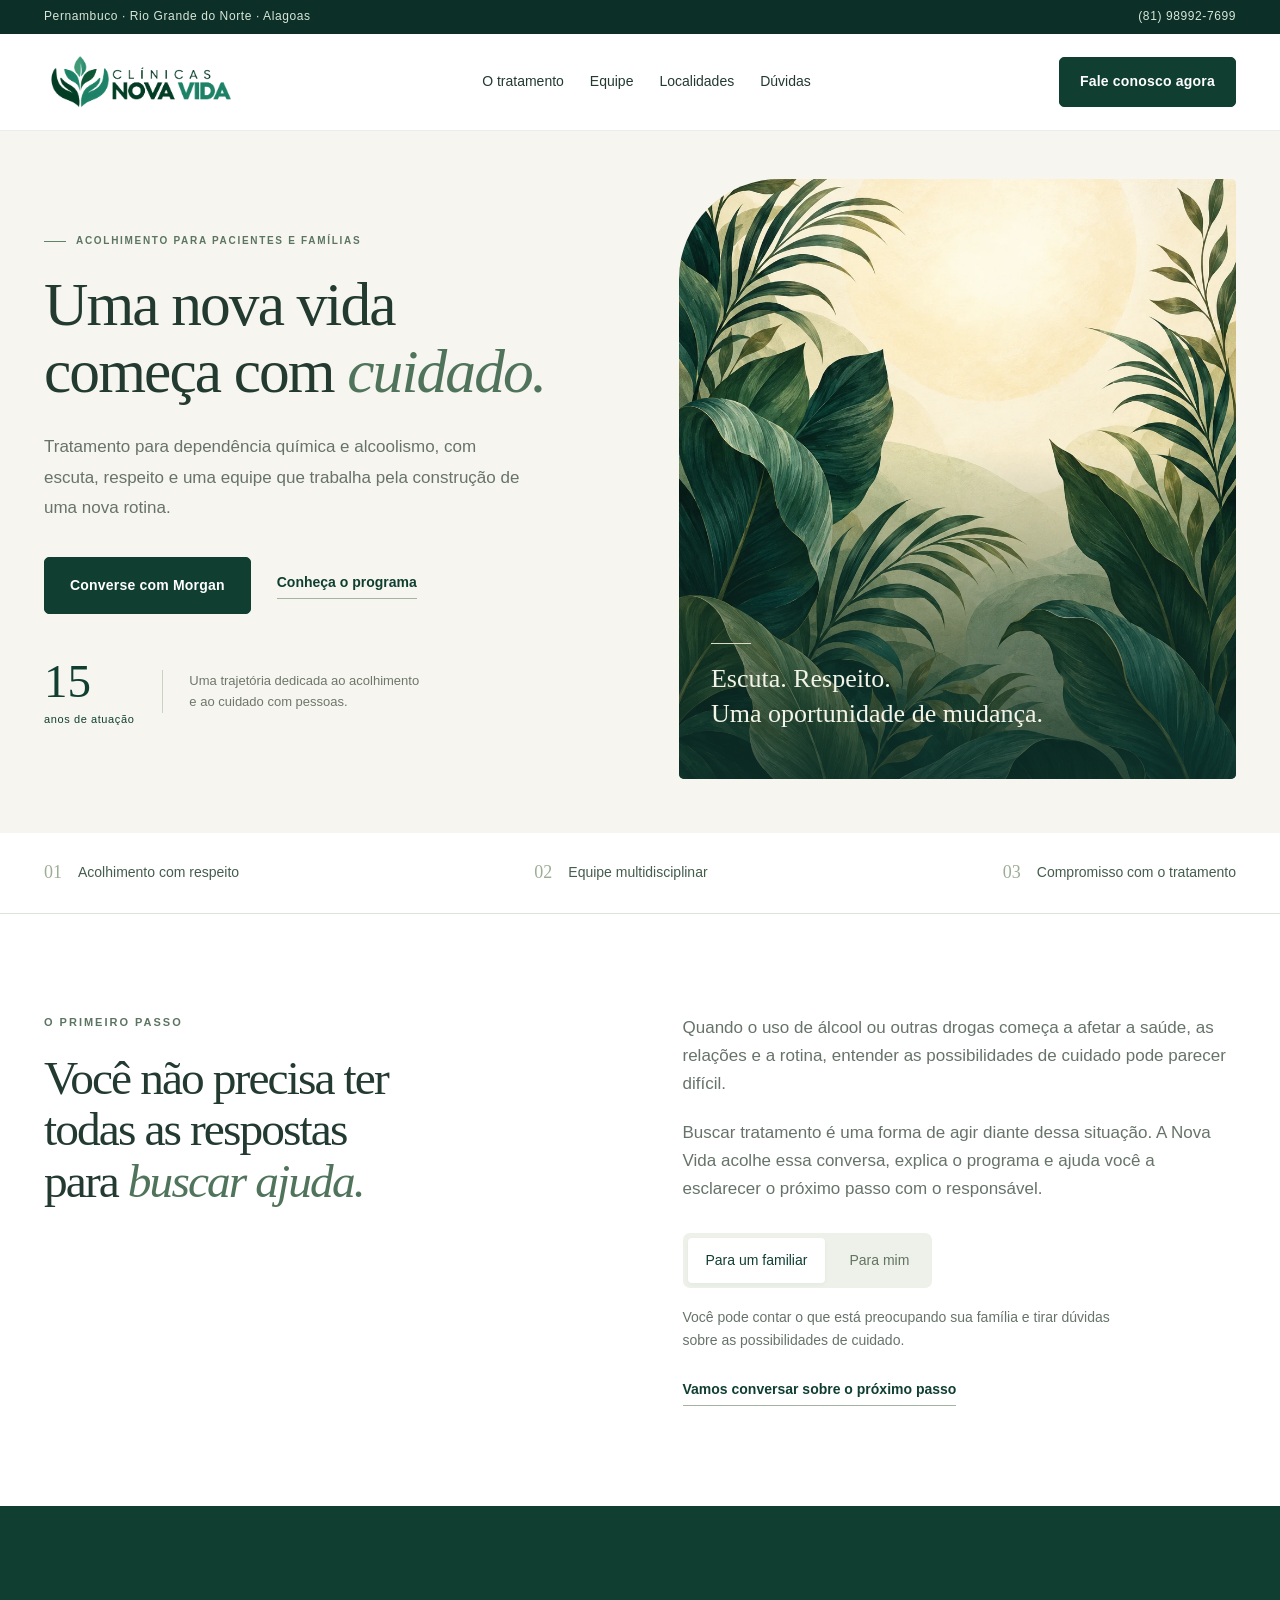
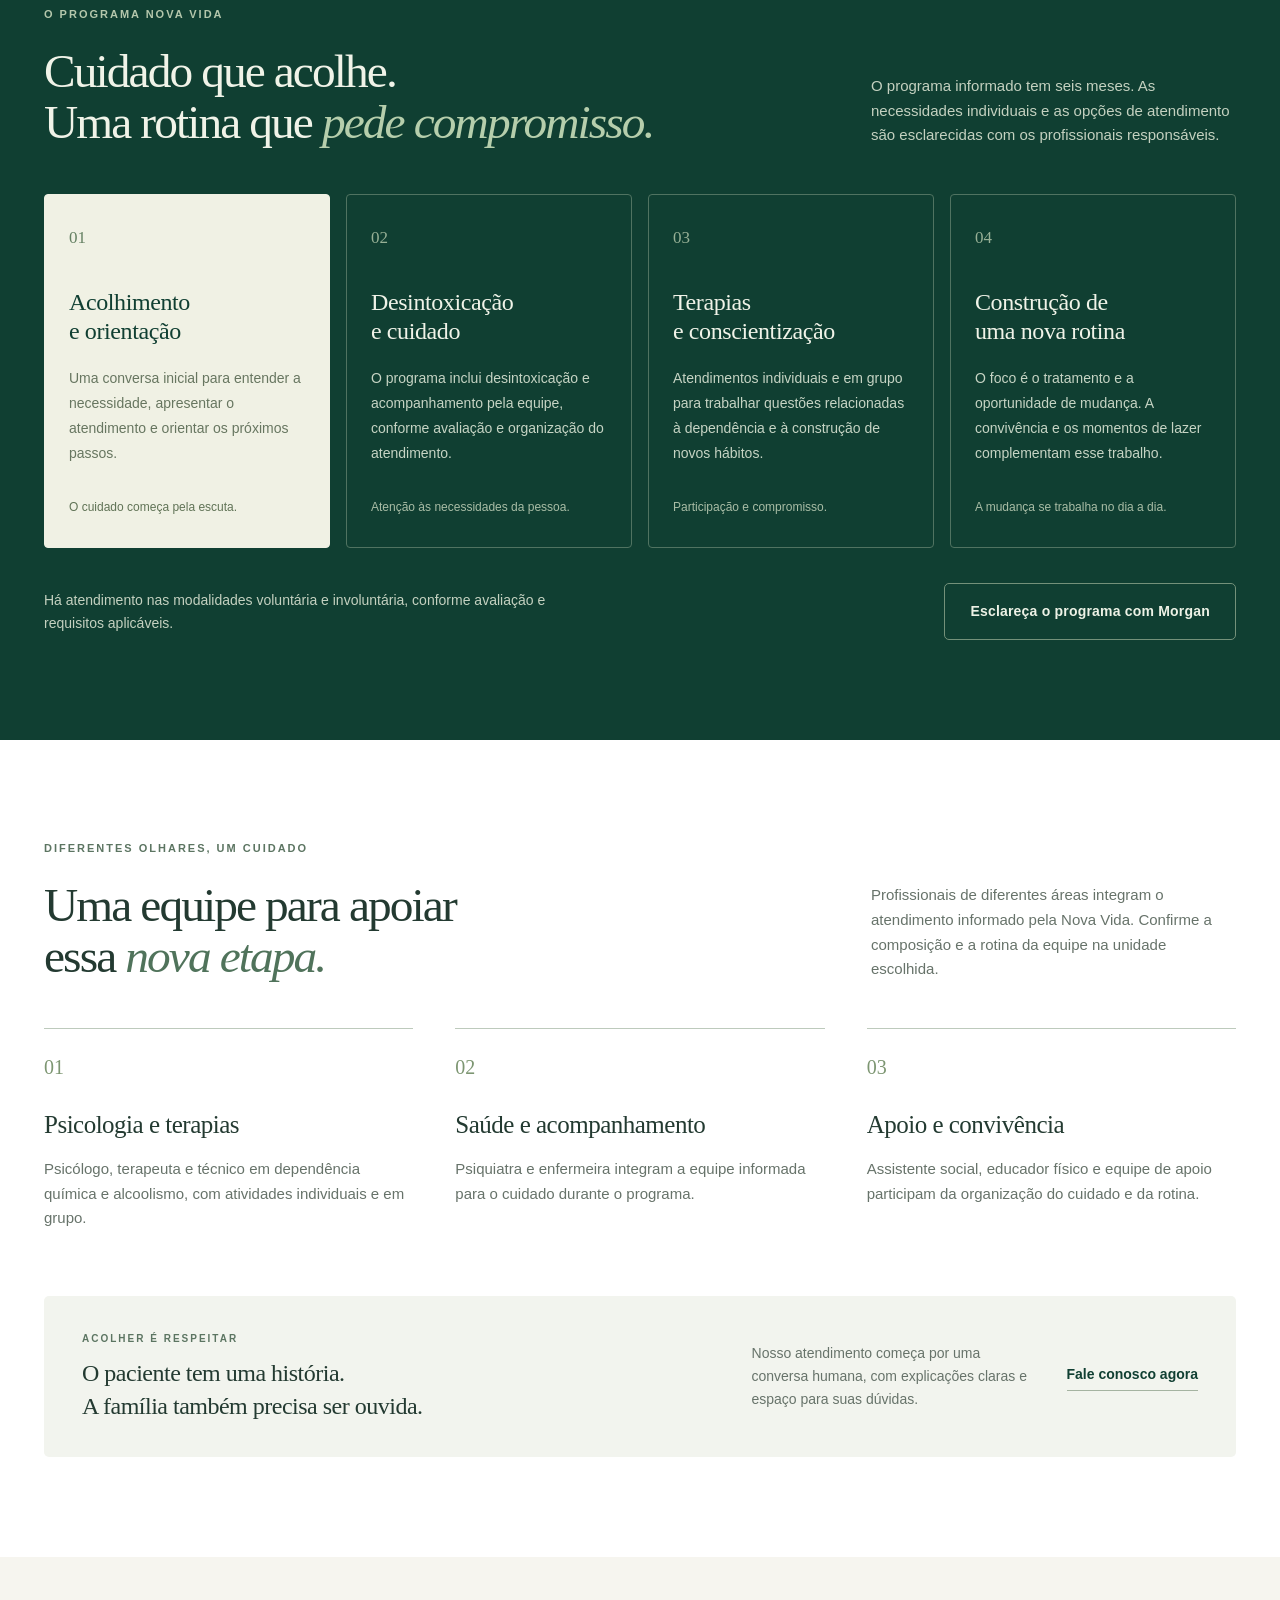
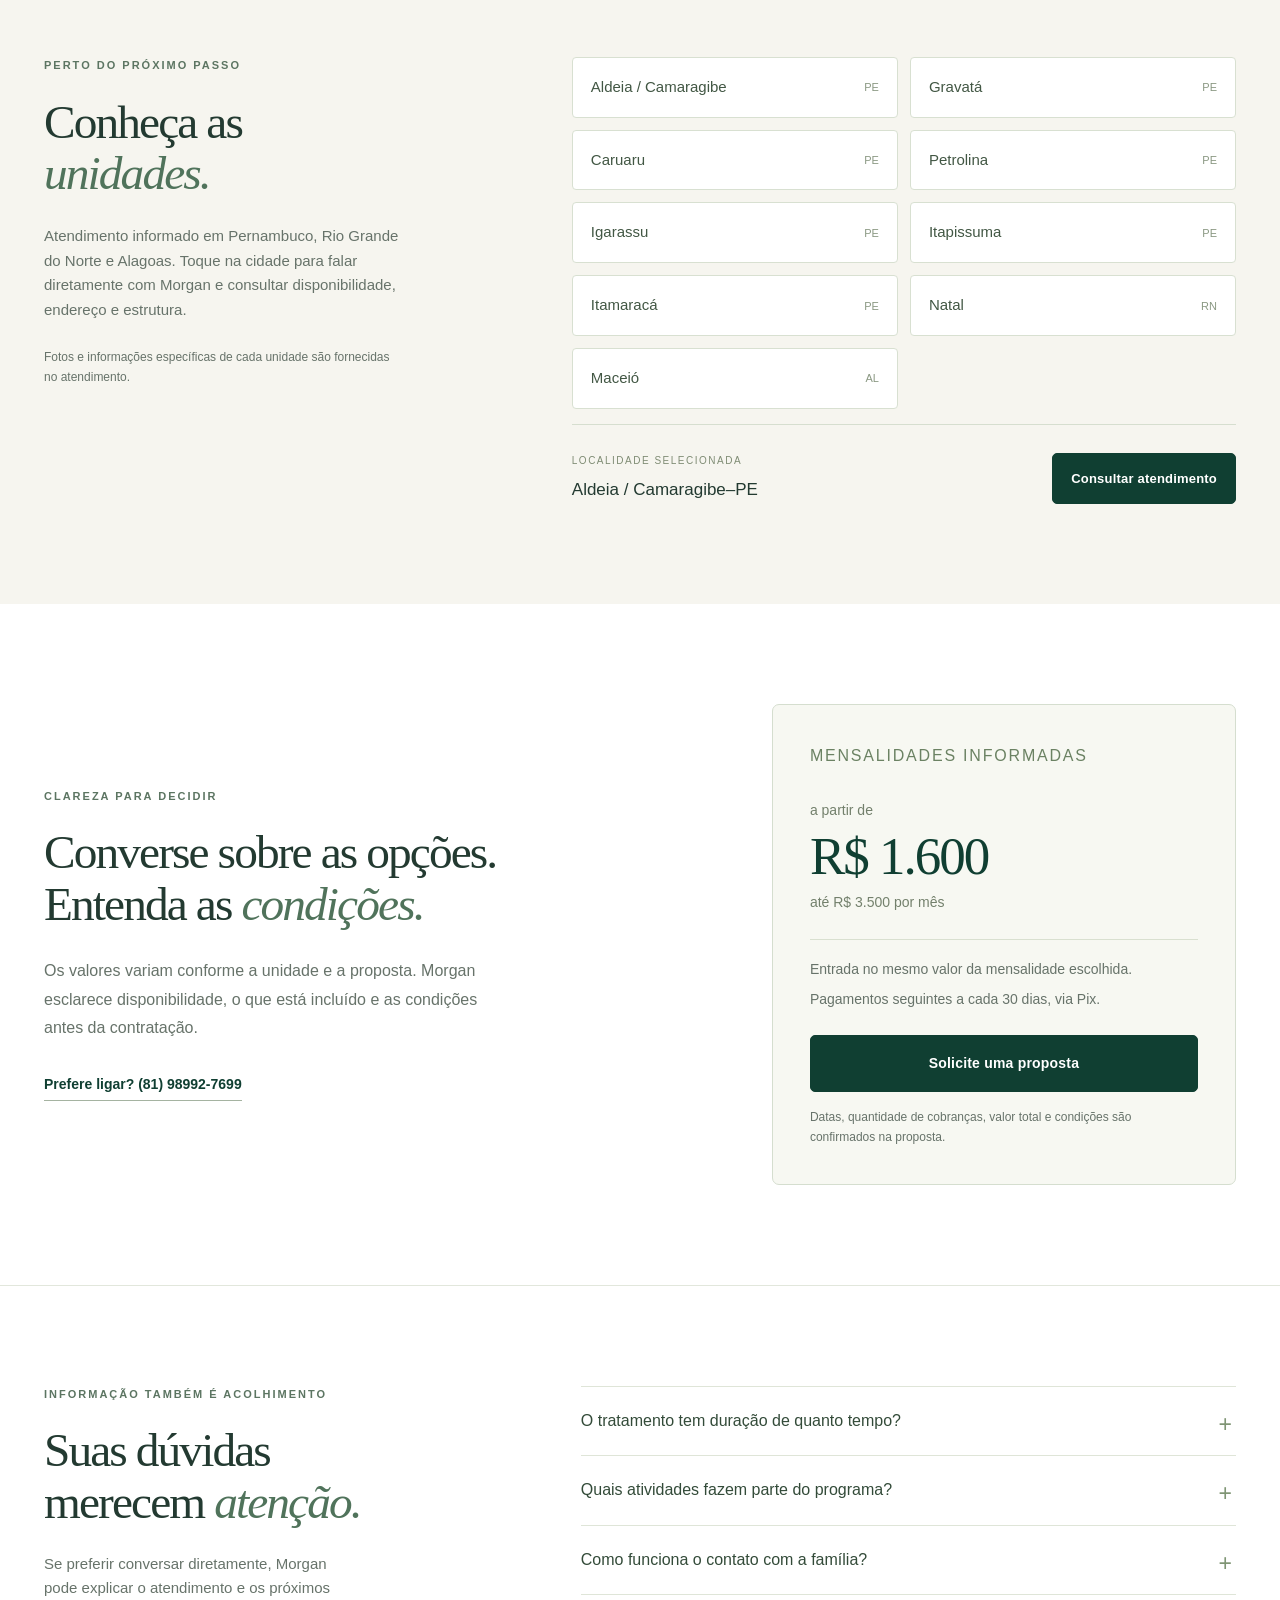
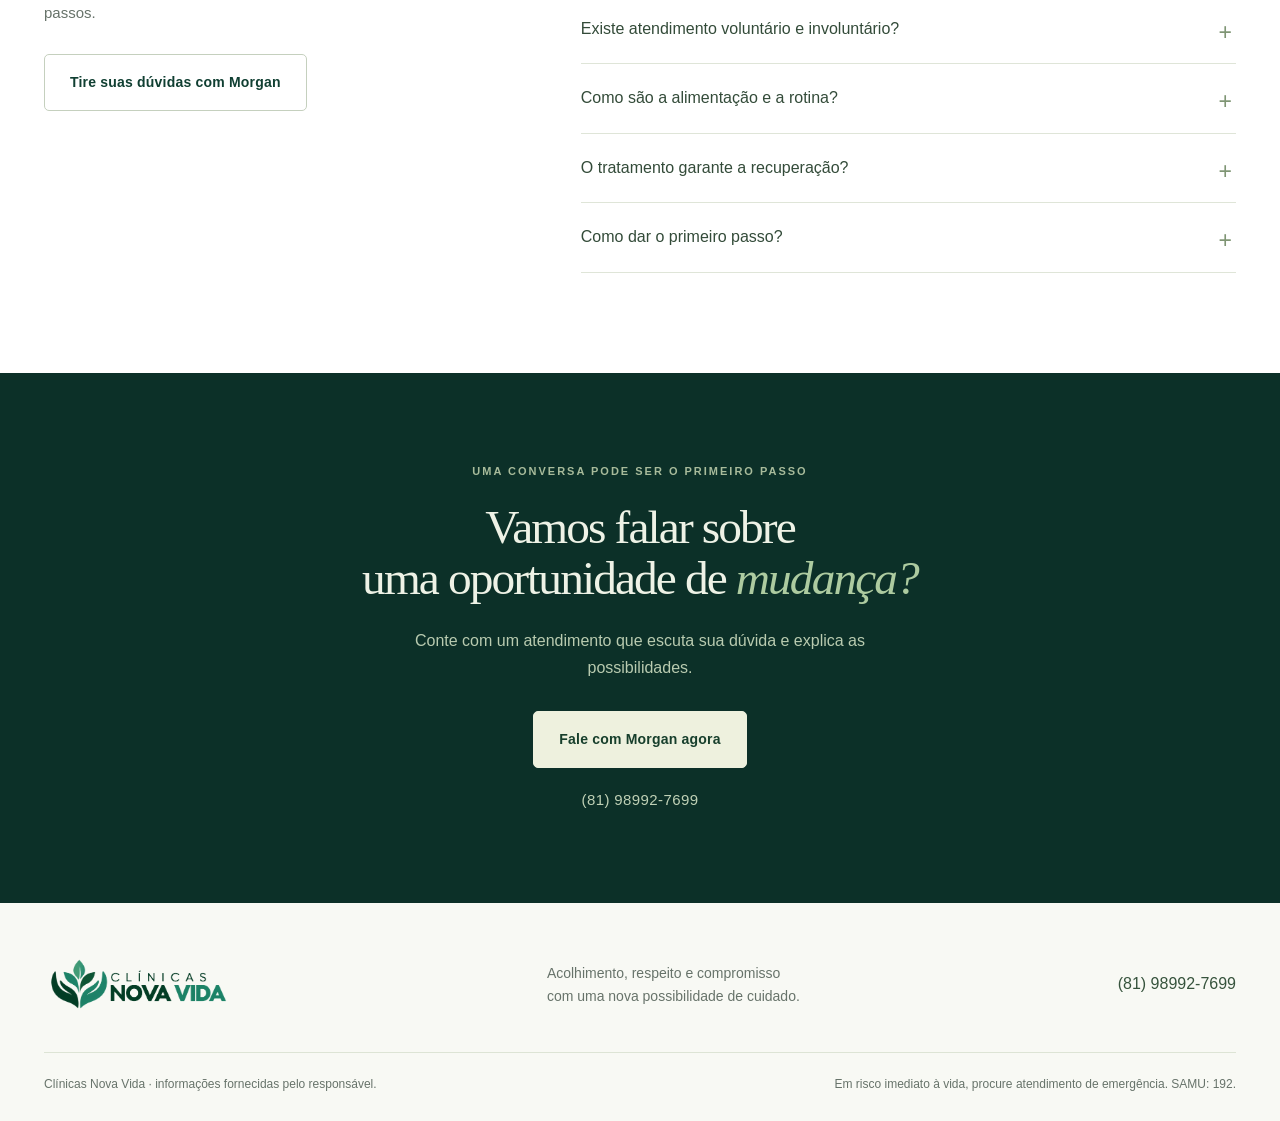
==== index.html @ d118291d "Add files via upload" ====
<!doctype html>
<html lang="pt-BR"><head><meta charset="utf-8"><meta name="viewport" content="width=device-width,initial-scale=1"><meta name="theme-color" content="#103f32"><title>Tratamento para Dependência Química e Alcoolismo | Clínicas Nova Vida</title><meta name="description" content="Conheça o programa de tratamento para dependência química e alcoolismo das Clínicas Nova Vida. Atendimento a pacientes e famílias em Pernambuco, Rio Grande do Norte e Alagoas."><link rel="icon" type="image/svg+xml" href="data:image/svg+xml,%3Csvg xmlns='http://www.w3.org/2000/svg' viewBox='0 0 64 64'%3E%3Crect width='64' height='64' rx='14' fill='%23103f32'/%3E%3Ctext x='32' y='43' text-anchor='middle' font-family='sans-serif' font-size='28' fill='white'%3ENV%3C/text%3E%3C/svg%3E"><link rel="stylesheet" href="style.css"><meta property="og:type" content="website"><meta property="og:locale" content="pt_BR"><meta property="og:title" content="Clínicas Nova Vida — tratamento para dependência química e alcoolismo"><meta property="og:description" content="Acolhimento para pacientes e famílias. Conheça o programa, a equipe e as opções em PE, RN e AL."><meta name="twitter:card" content="summary"><script type="application/ld+json">{"@context": "https://schema.org", "@type": "Organization", "name": "Clínicas Nova Vida", "telephone": "+5581989927699", "description": "Acolhimento e programa de tratamento para dependência química e alcoolismo.", "areaServed": ["Pernambuco", "Rio Grande do Norte", "Alagoas"], "contactPoint": {"@type": "ContactPoint", "telephone": "+5581989927699", "contactType": "Atendimento", "availableLanguage": "Portuguese"}}</script></head><body>
<a class="skip" href="#conteudo">Ir para o conteúdo</a>
<div class="topline"><div class="wrap"><span>Pernambuco · Rio Grande do Norte · Alagoas</span><a href="tel:+5581989927699">(81) 98992-7699</a></div></div>
<header class="header"><div class="wrap navigation"><a class="brand" href="#inicio" aria-label="Clínicas Nova Vida, início"><img src="logo.png" alt="Clínicas Nova Vida" width="230" height="87"></a><nav aria-label="Menu principal"><a href="#tratamento">O tratamento</a><a href="#equipe">Equipe</a><a href="#unidades">Localidades</a><a href="#duvidas">Dúvidas</a></nav><a class="button compact" href="https://wa.me/5581989927699?text=Ol%C3%A1%2C%20gostaria%20de%20conhecer%20o%20atendimento%20da%20Nova%20Vida." target="_blank" rel="noopener">Fale conosco agora</a></div></header>
<main id="conteudo"><section id="inicio" class="hero"><div class="wrap hero-grid"><div class="hero-copy"><p class="eyebrow"><span></span> ACOLHIMENTO PARA PACIENTES E FAMÍLIAS</p><h1>Uma nova vida<br>começa com <em>cuidado.</em></h1><p class="hero-description">Tratamento para dependência química e alcoolismo, com escuta, respeito e uma equipe que trabalha pela construção de uma nova rotina.</p><div class="hero-actions"><a class="button" href="https://wa.me/5581989927699?text=Ol%C3%A1%2C%20gostaria%20de%20conversar%20sobre%20as%20op%C3%A7%C3%B5es%20de%20atendimento." target="_blank" rel="noopener">Converse com Morgan</a><a class="text-link" href="#tratamento">Conheça o programa</a></div><div class="hero-proof"><strong>15<span>anos de atuação</span></strong><div>Uma trajetória dedicada ao acolhimento<br>e ao cuidado com pessoas.</div></div></div><figure class="hero-image"><img src="arte-nova-vida.webp" alt="Arte botânica em verde, símbolo de acolhimento e renovação." width="1024" height="1536" fetchpriority="high"><div class="image-label"><span class="small-line"></span><p>Escuta. Respeito.<br><strong>Uma oportunidade de mudança.</strong></p></div></figure></div></section>
<section class="trust-strip" aria-label="Princípios do cuidado"><div class="wrap"><span><i>01</i>Acolhimento com respeito</span><span><i>02</i>Equipe multidisciplinar</span><span><i>03</i>Compromisso com o tratamento</span></div></section>
<section class="section introduction"><div class="wrap intro-grid"><div><p class="eyebrow">O PRIMEIRO PASSO</p><h2>Você não precisa ter<br>todas as respostas<br>para <em>buscar ajuda.</em></h2></div><div class="intro-content"><p>Quando o uso de álcool ou outras drogas começa a afetar a saúde, as relações e a rotina, entender as possibilidades de cuidado pode parecer difícil.</p><p>Buscar tratamento é uma forma de agir diante dessa situação. A Nova Vida acolhe essa conversa, explica o programa e ajuda você a esclarecer o próximo passo com o responsável.</p><div class="audience-switch" role="group" aria-label="Para quem você busca informações?"><button type="button" class="active" id="family" aria-pressed="true">Para um familiar</button><button type="button" id="patient" aria-pressed="false">Para mim</button></div><p class="audience-text" id="audienceText" aria-live="polite">Você pode contar o que está preocupando sua família e tirar dúvidas sobre as possibilidades de cuidado.</p><a id="audienceCTA" class="text-link" target="_blank" rel="noopener" href="https://wa.me/5581989927699?text=Ol%C3%A1%2C%20gostaria%20de%20informa%C3%A7%C3%B5es%20para%20um%20familiar.">Vamos conversar sobre o próximo passo</a></div></div></section>
<section id="tratamento" class="section treatment"><div class="wrap"><div class="section-heading"><div><p class="eyebrow">O PROGRAMA NOVA VIDA</p><h2>Cuidado que acolhe.<br>Uma rotina que <em>pede compromisso.</em></h2></div><p>O programa informado tem seis meses. As necessidades individuais e as opções de atendimento são esclarecidas com os profissionais responsáveis.</p></div><div class="program-grid"><article class="program-card featured"><span class="card-number">01</span><h3>Acolhimento<br>e orientação</h3><p>Uma conversa inicial para entender a necessidade, apresentar o atendimento e orientar os próximos passos.</p><div class="card-bottom">O cuidado começa pela escuta.</div></article><article class="program-card"><span class="card-number">02</span><h3>Desintoxicação<br>e cuidado</h3><p>O programa inclui desintoxicação e acompanhamento pela equipe, conforme avaliação e organização do atendimento.</p><div class="card-bottom">Atenção às necessidades da pessoa.</div></article><article class="program-card"><span class="card-number">03</span><h3>Terapias<br>e conscientização</h3><p>Atendimentos individuais e em grupo para trabalhar questões relacionadas à dependência e à construção de novos hábitos.</p><div class="card-bottom">Participação e compromisso.</div></article><article class="program-card"><span class="card-number">04</span><h3>Construção de<br>uma nova rotina</h3><p>O foco é o tratamento e a oportunidade de mudança. A convivência e os momentos de lazer complementam esse trabalho.</p><div class="card-bottom">A mudança se trabalha no dia a dia.</div></article></div><div class="program-footer"><p>Há atendimento nas modalidades voluntária e involuntária, conforme avaliação e requisitos aplicáveis.</p><a class="button light" href="https://wa.me/5581989927699?text=Ol%C3%A1%2C%20quero%20entender%20como%20funciona%20o%20programa%20Nova%20Vida." target="_blank" rel="noopener">Esclareça o programa com Morgan</a></div></div></section>
<section id="equipe" class="section team"><div class="wrap"><div class="section-heading"><div><p class="eyebrow">DIFERENTES OLHARES, UM CUIDADO</p><h2>Uma equipe para apoiar<br>essa <em>nova etapa.</em></h2></div><p>Profissionais de diferentes áreas integram o atendimento informado pela Nova Vida. Confirme a composição e a rotina da equipe na unidade escolhida.</p></div><div class="team-grid"><article><span class="line-icon" aria-hidden="true">01</span><h3>Psicologia e terapias</h3><p>Psicólogo, terapeuta e técnico em dependência química e alcoolismo, com atividades individuais e em grupo.</p></article><article><span class="line-icon" aria-hidden="true">02</span><h3>Saúde e acompanhamento</h3><p>Psiquiatra e enfermeira integram a equipe informada para o cuidado durante o programa.</p></article><article><span class="line-icon" aria-hidden="true">03</span><h3>Apoio e convivência</h3><p>Assistente social, educador físico e equipe de apoio participam da organização do cuidado e da rotina.</p></article></div><div class="care-note"><div><p class="eyebrow">ACOLHER É RESPEITAR</p><h3>O paciente tem uma história.<br>A família também precisa ser ouvida.</h3></div><p>Nosso atendimento começa por uma conversa humana, com explicações claras e espaço para suas dúvidas.</p><a class="text-link" href="https://wa.me/5581989927699?text=Ol%C3%A1%2C%20gostaria%20de%20tirar%20d%C3%BAvidas%20sobre%20o%20atendimento." target="_blank" rel="noopener">Fale conosco agora</a></div></div></section>
<section id="unidades" class="section locations"><div class="wrap location-grid"><div><p class="eyebrow">PERTO DO PRÓXIMO PASSO</p><h2>Conheça as<br><em>unidades.</em></h2><p>Atendimento informado em Pernambuco, Rio Grande do Norte e Alagoas. Toque na cidade para falar diretamente com Morgan e consultar disponibilidade, endereço e estrutura.</p><p class="location-foot">Fotos e informações específicas de cada unidade são fornecidas no atendimento.</p></div><div><div class="location-buttons" role="group" aria-label="Escolha a localidade"><a class="city-card" href="https://wa.me/5581989927699?text=Ol%C3%A1%2C%20gostaria%20de%20informa%C3%A7%C3%B5es%20sobre%20Aldeia%20/%20Camaragibe%E2%80%93PE." target="_blank" rel="noopener">Aldeia / Camaragibe <span>PE</span></a><a class="city-card" href="https://wa.me/5581989927699?text=Ol%C3%A1%2C%20gostaria%20de%20informa%C3%A7%C3%B5es%20sobre%20Gravat%C3%A1%E2%80%93PE." target="_blank" rel="noopener">Gravatá <span>PE</span></a><a class="city-card" href="https://wa.me/5581989927699?text=Ol%C3%A1%2C%20gostaria%20de%20informa%C3%A7%C3%B5es%20sobre%20Caruaru%E2%80%93PE." target="_blank" rel="noopener">Caruaru <span>PE</span></a><a class="city-card" href="https://wa.me/5581989927699?text=Ol%C3%A1%2C%20gostaria%20de%20informa%C3%A7%C3%B5es%20sobre%20Petrolina%E2%80%93PE." target="_blank" rel="noopener">Petrolina <span>PE</span></a><a class="city-card" href="https://wa.me/5581989927699?text=Ol%C3%A1%2C%20gostaria%20de%20informa%C3%A7%C3%B5es%20sobre%20Igarassu%E2%80%93PE." target="_blank" rel="noopener">Igarassu <span>PE</span></a><a class="city-card" href="https://wa.me/5581989927699?text=Ol%C3%A1%2C%20gostaria%20de%20informa%C3%A7%C3%B5es%20sobre%20Itapissuma%E2%80%93PE." target="_blank" rel="noopener">Itapissuma <span>PE</span></a><a class="city-card" href="https://wa.me/5581989927699?text=Ol%C3%A1%2C%20gostaria%20de%20informa%C3%A7%C3%B5es%20sobre%20Itamarac%C3%A1%E2%80%93PE." target="_blank" rel="noopener">Itamaracá <span>PE</span></a><a class="city-card" href="https://wa.me/5581989927699?text=Ol%C3%A1%2C%20gostaria%20de%20informa%C3%A7%C3%B5es%20sobre%20Natal%E2%80%93RN." target="_blank" rel="noopener">Natal <span>RN</span></a><a class="city-card" href="https://wa.me/5581989927699?text=Ol%C3%A1%2C%20gostaria%20de%20informa%C3%A7%C3%B5es%20sobre%20Macei%C3%B3%E2%80%93AL." target="_blank" rel="noopener">Maceió <span>AL</span></a></div><div class="location-selection"><div><span>LOCALIDADE SELECIONADA</span><strong id="selectedCity" aria-live="polite">Aldeia / Camaragibe–PE</strong></div><a class="button" id="cityCTA" href="https://wa.me/5581989927699?text=Ol%C3%A1%2C%20gostaria%20de%20informa%C3%A7%C3%B5es%20sobre%20Aldeia%20%2F%20Camaragibe%E2%80%93PE." target="_blank" rel="noopener">Consultar atendimento</a></div></div></div></section>
<section class="section pricing"><div class="wrap pricing-grid"><div><p class="eyebrow">CLAREZA PARA DECIDIR</p><h2>Converse sobre as opções.<br>Entenda as <em>condições.</em></h2><p>Os valores variam conforme a unidade e a proposta. Morgan esclarece disponibilidade, o que está incluído e as condições antes da contratação.</p><a class="text-link" href="tel:+5581989927699">Prefere ligar? (81) 98992-7699</a></div><div class="price-card"><p>MENSALIDADES INFORMADAS</p><div class="price"><span>a partir de</span><strong>R$ 1.600</strong><span>até R$ 3.500 por mês</span></div><div class="price-details"><p>Entrada no mesmo valor da mensalidade escolhida.</p><p>Pagamentos seguintes a cada 30 dias, via Pix.</p></div><a class="button" href="https://wa.me/5581989927699?text=Ol%C3%A1%2C%20gostaria%20de%20esclarecer%20valores%20e%20condi%C3%A7%C3%B5es%20do%20tratamento." target="_blank" rel="noopener">Solicite uma proposta</a><p class="price-small">Datas, quantidade de cobranças, valor total e condições são confirmados na proposta.</p></div></div></section>
<section id="duvidas" class="section faq"><div class="wrap faq-grid"><div><p class="eyebrow">INFORMAÇÃO TAMBÉM É ACOLHIMENTO</p><h2>Suas dúvidas<br>merecem <em>atenção.</em></h2><p>Se preferir conversar diretamente, Morgan pode explicar o atendimento e os próximos passos.</p><a class="button outline" href="https://wa.me/5581989927699?text=Ol%C3%A1%2C%20quero%20falar%20com%20Morgan%20para%20esclarecer%20d%C3%BAvidas." target="_blank" rel="noopener">Tire suas dúvidas com Morgan</a></div><div class="faq-list"><details><summary>O tratamento tem duração de quanto tempo?</summary><p>O programa informado pela Nova Vida tem seis meses. As necessidades da pessoa e as condições do atendimento devem ser esclarecidas com os profissionais responsáveis.</p></details><details><summary>Quais atividades fazem parte do programa?</summary><p>Desintoxicação, conscientização, terapias e atendimentos individuais e em grupo integram o programa informado. A equipe e a rotina são confirmadas conforme a unidade.</p></details><details><summary>Como funciona o contato com a família?</summary><p>A rotina informada prevê visitas mensais e ligações semanais. Durante a permanência, não é permitido portar celular. As regras são esclarecidas antes da contratação.</p></details><details><summary>Existe atendimento voluntário e involuntário?</summary><p>Sim, as duas modalidades foram informadas pela Nova Vida. A indicação e os requisitos aplicáveis devem ser avaliados pelos profissionais responsáveis; o atendimento comercial não substitui essa avaliação.</p></details><details><summary>Como são a alimentação e a rotina?</summary><p>São informadas quatro refeições diárias: café da manhã, almoço, lanche da tarde e jantar. Atividades de convivência e lazer podem integrar a rotina conforme a unidade. O foco é o compromisso com o tratamento.</p></details><details><summary>O tratamento garante a recuperação?</summary><p>Não é possível garantir um resultado individual. O programa oferece apoio profissional para trabalhar a recuperação; a avaliação ajuda a entender as possibilidades de cuidado.</p></details><details><summary>Como dar o primeiro passo?</summary><p>Fale com Morgan pelo WhatsApp ou telefone. Você poderá esclarecer as opções de atendimento, disponibilidade, valores e condições antes de decidir.</p></details></div></div></section>
<section class="final-cta"><div class="wrap"><p class="eyebrow">UMA CONVERSA PODE SER O PRIMEIRO PASSO</p><h2>Vamos falar sobre<br>uma oportunidade de <em>mudança?</em></h2><p>Conte com um atendimento que escuta sua dúvida e explica as possibilidades.</p><a class="button cream" href="https://wa.me/5581989927699?text=Ol%C3%A1%2C%20gostaria%20de%20conversar%20com%20Morgan%20sobre%20o%20atendimento%20da%20Nova%20Vida." target="_blank" rel="noopener">Fale com Morgan agora</a><a class="final-phone" href="tel:+5581989927699">(81) 98992-7699</a></div></section></main>
<footer class="footer"><div class="wrap"><div class="footer-top"><img src="logo.png" alt="Clínicas Nova Vida" width="230" height="87"><p>Acolhimento, respeito e compromisso<br>com uma nova possibilidade de cuidado.</p><a href="tel:+5581989927699">(81) 98992-7699</a></div><div class="footer-bottom"><p>Clínicas Nova Vida · informações fornecidas pelo responsável.</p><p>Em risco imediato à vida, procure atendimento de emergência. SAMU: 192.</p></div></div></footer><a class="mobile-contact" href="https://wa.me/5581989927699?text=Ol%C3%A1%2C%20gostaria%20de%20conversar%20com%20Morgan." target="_blank" rel="noopener">Converse com Morgan <span>WhatsApp</span></a><script src="app.js" defer></script></body></html>
---- style.css ----
:root{--green:#103f32;--deep:#0c3028;--ink:#233a31;--soft:#67736a;--cream:#f6f5ef;--line:#dfe4db;--gold:#b5a87a}*{box-sizing:border-box}html{scroll-behavior:smooth;scroll-padding-top:105px}body{margin:0;background:#fff;color:var(--ink);font:16px/1.65 Arial,Helvetica,sans-serif}a{color:inherit;text-decoration:none}button{font:inherit;cursor:pointer}img{max-width:100%;display:block}h1,h2,h3,p,figure{margin:0}h1,h2{font-family:Georgia,'Times New Roman',serif;font-weight:400;letter-spacing:-1.9px;line-height:1.08}h1{font-size:clamp(46px,4.8vw,74px)}h2{font-size:clamp(35px,3.7vw,54px)}h3{font-size:21px;line-height:1.35;letter-spacing:-.5px;font-weight:500}em{font-weight:400;color:#50735b}p{color:var(--soft)}.wrap{max-width:1280px;margin:auto;padding:0 44px}.skip{position:fixed;left:10px;top:-100px;background:white;padding:12px;z-index:30}.skip:focus{top:10px}.topline{background:var(--deep);color:#d9e6d8;font-size:12px;letter-spacing:.6px}.topline .wrap{display:flex;align-items:center;justify-content:space-between;min-height:34px}.header{background:#ffffffef;border-bottom:1px solid #ebeee8;position:sticky;top:0;z-index:20;backdrop-filter:blur(14px)}.navigation{display:flex;align-items:center;justify-content:space-between;gap:25px;min-height:96px}.brand{flex-shrink:0;width:190px}.brand img{width:190px;height:auto}.navigation nav{display:flex;gap:26px;font-size:14px}.navigation nav a:hover{color:#68815b}.button{display:inline-flex;align-items:center;justify-content:center;padding:16px 25px;background:var(--green);border:1px solid var(--green);color:white;font-size:14px;font-weight:600;letter-spacing:.2px;border-radius:5px;min-height:50px;transition:background .2s,transform .2s}.button:hover{background:#1e5641;transform:translateY(-1px)}.button.compact{padding:12px 20px;min-height:44px}.text-link{display:inline-flex;font-size:14px;color:var(--green);border-bottom:1px solid #a5b3a1;padding-bottom:4px;font-weight:600}.text-link:hover{border-color:var(--green)}.eyebrow{font-size:11px;letter-spacing:2px;font-weight:600;color:#5c7562;line-height:1.6;margin-bottom:22px}.hero{background:var(--cream);padding:48px 0 54px}.hero-grid{display:grid;grid-template-columns:1.05fr 1fr;gap:50px;align-items:center}.hero-copy{padding:30px 0}.hero-copy .eyebrow{display:flex;align-items:center;gap:10px;font-size:10px;letter-spacing:1.7px}.hero-copy .eyebrow span{width:22px;height:1px;background:#60826b}.hero-description{font-size:17px;line-height:1.8;max-width:485px;margin-top:28px}.hero-actions{display:flex;gap:26px;align-items:center;flex-wrap:wrap;margin-top:33px}.hero-proof{margin-top:44px;display:flex;gap:28px;align-items:center}.hero-proof>strong{font-family:Georgia,serif;font-size:47px;line-height:1;color:var(--green);font-weight:400}.hero-proof strong span{display:block;font-family:Arial,sans-serif;font-size:11px;letter-spacing:.6px;margin-top:9px}.hero-proof>div{border-left:1px solid #c9d2c4;padding-left:26px;font-size:13px;color:#6e776b}.hero-image{height:600px;position:relative;overflow:hidden;border-radius:100px 5px 5px 5px}.hero-image>img{height:100%;width:100%;object-fit:cover;object-position:65% center}.hero-image:after{content:'';position:absolute;inset:45% 0 0;background:linear-gradient(transparent,#0d302ac9);pointer-events:none}.image-label{position:absolute;left:32px;bottom:75px;z-index:1}.small-line{display:block;width:40px;height:1px;background:#dbdcc5;margin-bottom:17px}.image-label p{color:#f3f3e8;font-family:Georgia,serif;font-size:26px;line-height:1.35}.image-label strong{font-weight:400}.hero-image figcaption{position:absolute;bottom:18px;left:32px;right:18px;z-index:2;color:#e9f0e6;font-size:12px;line-height:1.5}.trust-strip{border-bottom:1px solid var(--line);padding:25px 0;background:#fff}.trust-strip .wrap{display:flex;justify-content:space-between;gap:20px}.trust-strip span{font-size:14px;color:#445d4d;display:flex;gap:16px;align-items:center}.trust-strip i{font-style:normal;font-family:Georgia,serif;font-size:18px;color:#9eae95}.section{padding:100px 0}.intro-grid{display:grid;grid-template-columns:1fr 1fr;gap:85px}.intro-content>p{margin-bottom:21px;font-size:17px}.audience-switch{display:flex;gap:6px;background:#edf1e9;padding:5px;border-radius:7px;width:max-content;max-width:100%;margin-top:30px}.audience-switch button{border:0;background:none;padding:11px 18px;color:#627360;border-radius:4px;font-size:14px}.audience-switch button.active{background:white;box-shadow:0 2px 5px #1f45300a;color:var(--green)}.intro-content .audience-text{font-size:14px;min-height:52px;max-width:465px;margin:18px 0}.treatment{background:var(--green);color:#f0f3e8}.treatment em{color:#b6ceac}.treatment .eyebrow{color:#b4c7ac}.section-heading{display:flex;gap:65px;align-items:flex-end;justify-content:space-between;margin-bottom:46px}.section-heading>p{max-width:365px;font-size:15px}.treatment .section-heading>p{color:#c4d1c0}.program-grid{display:grid;grid-template-columns:repeat(4,1fr);gap:16px}.program-card{border:1px solid #507361;padding:29px 24px;border-radius:4px;min-height:325px;display:flex;flex-direction:column}.card-number{color:#97b096;font-family:Georgia,serif;font-size:17px;margin-bottom:36px}.program-card h3{font-family:Georgia,serif;font-size:24px;line-height:1.2;letter-spacing:-.4px;margin-bottom:20px}.program-card p{color:#c6d4c4;font-size:14px;line-height:1.8}.card-bottom{margin-top:auto;padding-top:32px;font-size:12px;color:#a9bda6}.program-card.featured{background:#f0f1e4;color:var(--green);border-color:#f0f1e4}.featured p{color:#677660}.featured .card-number{color:#648062}.featured .card-bottom{color:#607356}.program-footer{margin-top:35px;display:flex;justify-content:space-between;align-items:center;gap:40px}.program-footer p{font-size:14px;max-width:510px;color:#c4d1c0}.button.light{background:none;border-color:#74917a;color:#edf2e6}.button.light:hover{background:#285544}.team-grid{display:grid;grid-template-columns:repeat(3,1fr);gap:42px}.team-grid article{border-top:1px solid #bdcabc;padding-top:22px}.line-icon{font-family:Georgia,serif;font-size:20px;color:#7d9672}.team-grid h3{margin:24px 0 15px;font-family:Georgia,serif;font-size:25px}.team-grid p{font-size:15px}.care-note{background:#f2f4ee;margin-top:65px;display:flex;align-items:center;gap:35px;padding:35px 38px;border-radius:5px}.care-note>div{flex:1}.care-note .eyebrow{margin-bottom:10px;font-size:10px}.care-note h3{font-family:Georgia,serif;font-size:24px}.care-note>p{max-width:280px;font-size:14px}.care-note .text-link{white-space:nowrap}.locations{background:#f6f5ef}.location-grid{display:grid;grid-template-columns:.8fr 1.2fr;gap:85px}.location-grid h2{margin-bottom:25px}.location-grid>div>p:not(.eyebrow){font-size:15px;max-width:360px}.location-grid .location-foot{font-size:12px!important;margin-top:25px}.location-buttons{display:grid;grid-template-columns:repeat(2,1fr);gap:12px}.location-buttons .city-card{background:white;border:1px solid #d8e0d1;border-radius:4px;padding:17px 18px;text-align:left;font-size:15px;display:flex;align-items:center;justify-content:space-between;gap:10px;color:#425744}.location-buttons .city-card span{font-size:11px;color:#8a9882}.location-buttons .city-card:hover{background:#e9efe2;border-color:#547953;color:var(--green)}.location-selection{padding:28px 0 0;margin-top:15px;border-top:1px solid #d6decf;display:flex;align-items:center;justify-content:space-between;gap:20px}.location-selection span{display:block;font-size:10px;letter-spacing:1.5px;color:#7f8c74;margin-bottom:7px}.location-selection strong{font-size:17px;font-weight:500}.location-selection .button{padding:14px 18px;font-size:13px}.pricing-grid{display:grid;grid-template-columns:1.15fr .85fr;gap:100px;align-items:center}.pricing-grid h2{margin-bottom:27px}.pricing-grid>div>p:not(.eyebrow){max-width:450px;font-size:16px;line-height:1.8;margin-bottom:28px}.price-card{border:1px solid #d5decf;background:#f7f8f2;padding:37px;border-radius:7px}.price-card>p:first-child{font-size:10px;letter-spacing:1.8px;color:#6b8263}.price{margin:20px 0 25px;display:flex;flex-direction:column}.price span{font-size:14px;color:#73806c}.price strong{font-family:Georgia,serif;font-weight:400;font-size:53px;line-height:1.3;letter-spacing:-2px;color:var(--green)}.price-details{border-top:1px solid #d9e0d0;padding-top:18px;margin-bottom:24px}.price-details p{font-size:14px;margin-bottom:7px}.price-card .button{width:100%}.price-card .price-small{font-size:12px!important;line-height:1.6!important;margin:16px 0 0!important}.faq{border-top:1px solid #e2e7dc}.faq-grid{display:grid;grid-template-columns:.8fr 1.2fr;gap:100px}.faq-grid h2{margin-bottom:24px}.faq-grid>div>p:not(.eyebrow){max-width:310px;font-size:15px;margin-bottom:28px}.button.outline{background:none;color:var(--green);border-color:#c5d0be}.faq-list details{border-bottom:1px solid #dfe5d8}.faq-list details:first-child{border-top:1px solid #dfe5d8}.faq-list summary{padding:21px 35px 21px 0;font-size:16px;cursor:pointer;list-style:none;position:relative;color:#334b39}.faq-list summary::-webkit-details-marker{display:none}.faq-list summary:after{content:'+';position:absolute;right:4px;top:19px;color:#7f9574;font-size:23px;font-weight:300}.faq-list details[open] summary:after{content:'−'}.faq-list p{font-size:14px;padding:0 25px 24px 0;line-height:1.8}.final-cta{padding:90px 0;background:var(--deep);text-align:center}.final-cta .eyebrow{color:#a8bb9b}.final-cta h2{color:#eef2e6}.final-cta em{color:#adcba0}.final-cta p:not(.eyebrow){color:#b9cbb0;margin:24px auto 30px;max-width:520px}.button.cream{background:#eef1de;color:#173f2c;border-color:#eef1de}.button.cream:hover{background:#d6e0c3}.final-phone{display:block;color:#c0d1b6;font-size:15px;letter-spacing:.4px;margin-top:20px}.footer{padding:48px 0 26px;background:#f8f9f4}.footer-top{display:flex;justify-content:space-between;align-items:center;gap:24px;padding-bottom:34px}.footer-top img{width:185px;height:auto}.footer-top p{font-size:14px}.footer-top a{font-size:16px;color:#36533c}.footer-bottom{padding-top:22px;border-top:1px solid #dde4d5;display:flex;justify-content:space-between;gap:28px}.footer-bottom p{font-size:12px}.mobile-contact{display:none}a:focus-visible,button:focus-visible,summary:focus-visible{outline:3px solid #7eac75;outline-offset:5px}
@media(min-width:1450px){.hero-image{height:650px}.hero{padding:58px 0 64px}}@media(max-width:1100px){.wrap{padding:0 30px}.navigation nav{gap:18px}.navigation{gap:18px}.brand,.brand img{width:160px}.hero-grid{gap:30px}.hero-image{height:550px}.hero h1{font-size:53px}.section{padding:78px 0}.intro-grid,.location-grid,.pricing-grid,.faq-grid{gap:45px}.section-heading{gap:35px}.program-grid{grid-template-columns:repeat(2,1fr)}.program-card{min-height:285px}.card-number{margin-bottom:24px}.care-note{flex-wrap:wrap}.care-note .text-link{margin-left:auto}.hero-proof>div{padding-left:16px;font-size:12px}.hero-proof{gap:20px}}
@media(max-width:800px){.navigation nav{display:none}.hero-grid{grid-template-columns:1fr 1fr;gap:24px}.hero h1{font-size:44px}.hero-copy .eyebrow{font-size:9px;letter-spacing:1px}.hero-description{font-size:15px}.hero-image{height:550px;border-top-left-radius:70px}.hero-actions{gap:15px}.hero-proof>div{display:none}.intro-grid{grid-template-columns:1fr;gap:35px}.introduction h2 br{display:none}.introduction h2{max-width:550px}.intro-content{max-width:650px}.section-heading{display:block}.section-heading>p{max-width:600px;margin-top:24px}.team-grid{gap:24px}.team-grid h3{font-size:23px}.location-grid{grid-template-columns:1fr;gap:30px}.location-grid>div>p:not(.eyebrow){max-width:550px}.location-grid h2 br{display:none}.pricing-grid,.faq-grid{grid-template-columns:1fr;gap:35px}.price-card{max-width:550px}.faq-grid>div>p:not(.eyebrow){max-width:500px}.trust-strip .wrap{gap:15px}.trust-strip span{font-size:12px;gap:8px}.footer-bottom{flex-direction:column;gap:10px}.footer-top p{display:none}}
@media(max-width:580px){.wrap{padding:0 22px}.topline{font-size:10px;letter-spacing:0}.topline .wrap{min-height:30px;gap:12px}.navigation{min-height:78px}.brand,.brand img{width:146px}.navigation .button{padding:10px 12px;font-size:11px;min-height:39px}.hero{padding:25px 0 34px}.hero-grid{grid-template-columns:1fr;gap:15px}.hero-copy{padding:18px 0 12px}.hero h1{font-size:49px;letter-spacing:-1.8px}.hero-copy .eyebrow{font-size:9px;letter-spacing:1.4px;margin-bottom:21px}.hero-description{font-size:16px;margin-top:24px;max-width:440px}.hero-actions{margin-top:26px;gap:20px}.hero-actions .button{padding:15px 20px}.hero-proof{margin-top:27px}.hero-proof>strong{font-size:38px}.hero-proof>div{display:block;font-size:11px}.hero-proof strong span{font-size:10px;margin-top:6px}.hero-image{height:345px;border-top-left-radius:65px;margin-top:16px}.hero-image>img{object-position:50% center}.image-label{left:24px;bottom:60px}.image-label p{font-size:23px}.hero-image figcaption{left:24px;font-size:11px;bottom:16px}.trust-strip{padding:20px 0}.trust-strip .wrap{flex-wrap:wrap;gap:13px}.trust-strip span{font-size:12px;flex:1 1 150px}.trust-strip i{font-size:15px}.section{padding:58px 0}h2{font-size:37px;letter-spacing:-1.2px}.eyebrow{font-size:10px;letter-spacing:1.6px;margin-bottom:18px}.intro-content>p{font-size:16px}.audience-switch button{font-size:13px;padding:11px 16px}.program-grid{grid-template-columns:1fr;gap:13px}.program-card{min-height:0;padding:24px}.program-card h3 br{display:none}.program-card h3{font-size:26px;margin-bottom:14px}.card-number{margin-bottom:16px}.card-bottom{padding-top:24px}.program-footer{flex-direction:column;align-items:stretch;gap:23px}.team-grid{grid-template-columns:1fr;gap:28px}.team-grid h3{margin:14px 0 12px}.care-note{padding:25px;gap:21px;margin-top:37px;display:block}.care-note>p{max-width:100%;margin-top:20px}.care-note .text-link{margin-top:18px}.location-buttons{gap:9px}.location-buttons .city-card{padding:14px 12px;font-size:13px}.location-selection{display:block;padding-top:20px}.location-selection .button{width:100%;margin-top:20px}.price-card{padding:28px}.price strong{font-size:48px}.faq-list summary{font-size:15px;padding-top:20px;padding-bottom:20px}.final-cta{padding:65px 0}.final-cta h2{font-size:38px}.final-cta p:not(.eyebrow){font-size:15px}.footer{padding-bottom:100px}.footer-top{flex-direction:column;align-items:start;padding-bottom:25px}.footer-top img{width:175px}.mobile-contact{display:flex;justify-content:space-between;align-items:center;position:fixed;z-index:25;left:14px;right:14px;bottom:14px;min-height:54px;padding:13px 20px;border-radius:7px;background:var(--green);color:white;box-shadow:0 5px 25px #061b2940;font-size:14px;font-weight:600}.mobile-contact span{font-size:11px;color:#c1d6b8;font-weight:400}html{scroll-padding-top:88px}}@media(prefers-reduced-motion:reduce){html{scroll-behavior:auto}*{transition:none!important}}

.hero-image{height:auto;overflow:visible;border-radius:0}.hero-image>img{height:600px;border-radius:100px 5px 5px 5px}.hero-image:after{bottom:30px;border-radius:0 0 5px 5px}.hero-image figcaption{position:static;color:#6b7568;font-size:12px;line-height:1.5;padding-top:10px}.location-buttons .city-card:focus-visible{outline:3px solid #7eac75;outline-offset:3px}.image-label{bottom:90px}
@media(min-width:1450px){.hero-image>img{height:650px}}@media(max-width:1100px){.hero-image>img{height:550px}}@media(max-width:580px){.hero-image>img{height:345px;border-top-left-radius:65px}.hero-image figcaption{font-size:11px}.hero-image:after{bottom:44px}.image-label{bottom:100px}}

@media(max-width:580px){.navigation .button{font-size:14px;padding:10px 12px}.brand,.brand img{width:126px}.navigation{gap:12px}.topline{font-size:12px}.topline .wrap>span{max-width:190px;line-height:1.4;padding:5px 0}.topline .wrap{align-items:center}}

.hero-image:after{bottom:0}.image-label{bottom:48px}@media(max-width:580px){.hero-image:after{bottom:0}.image-label{bottom:35px}}
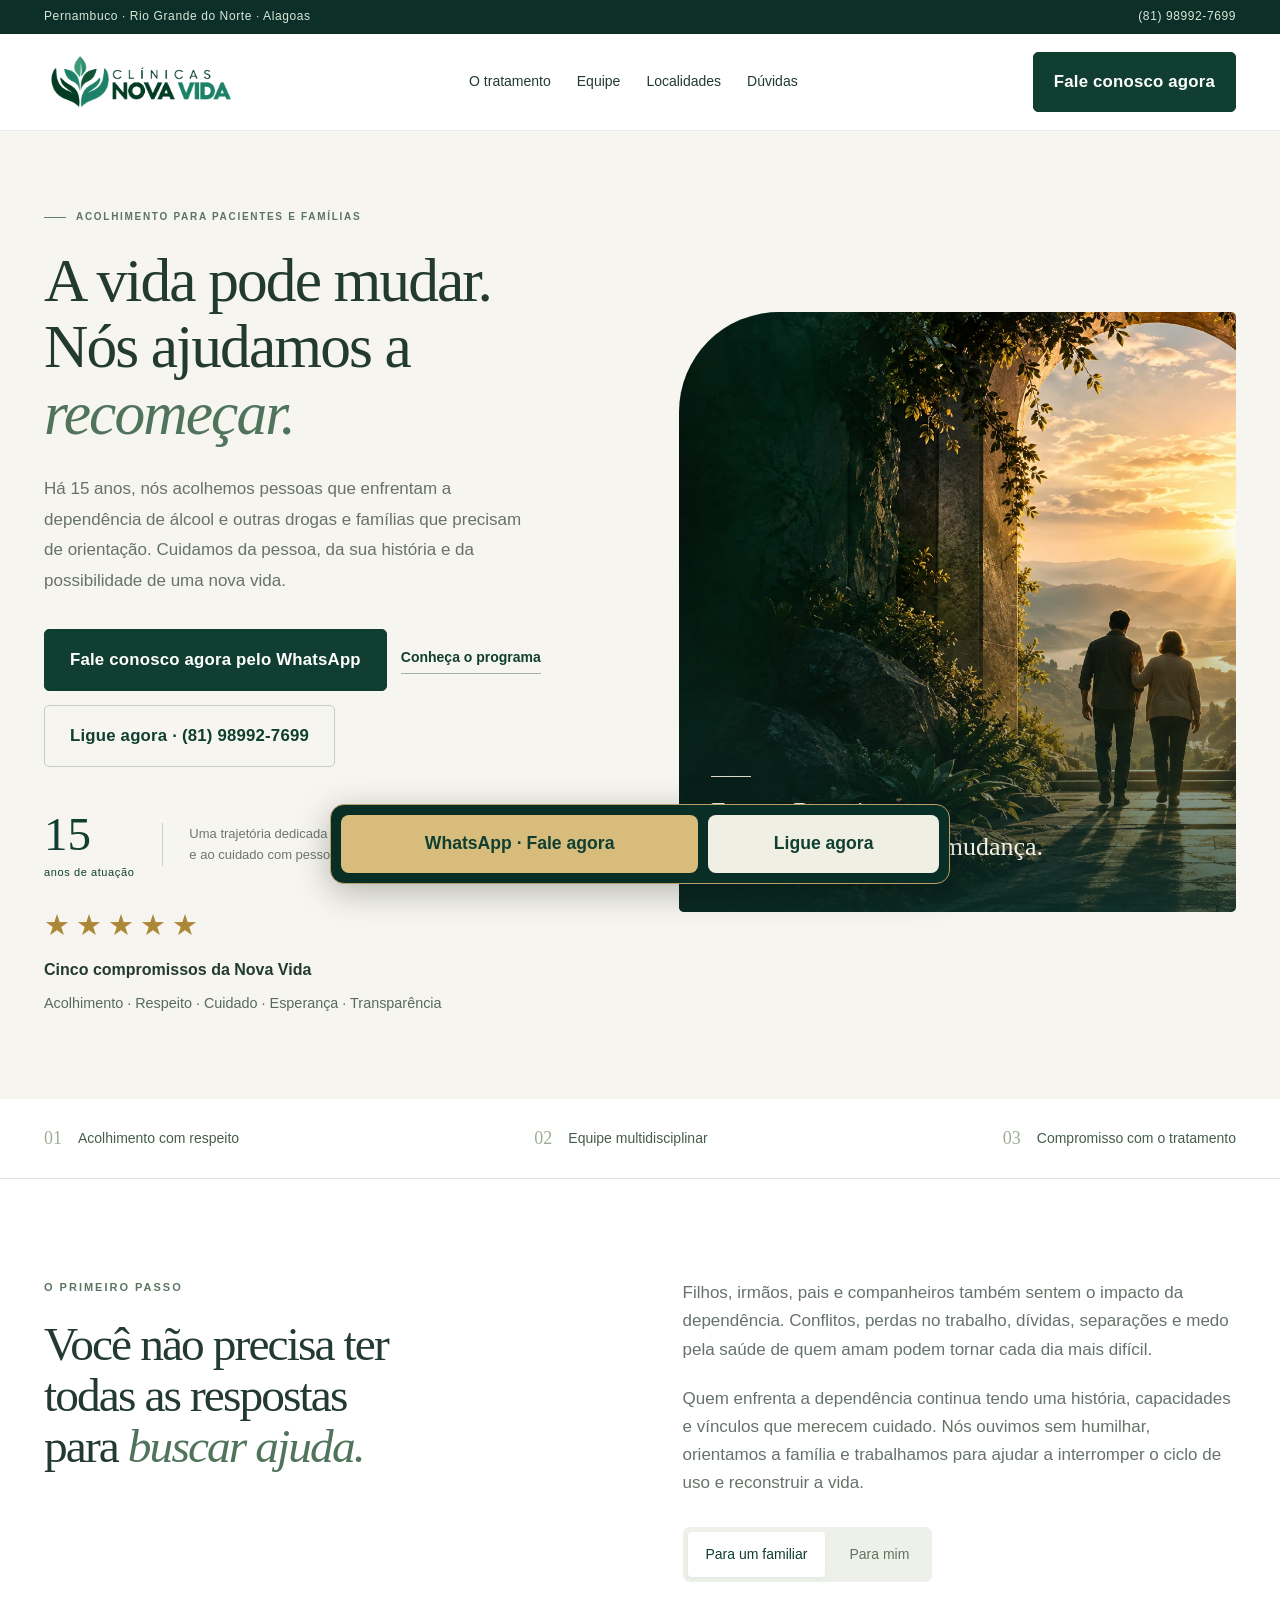
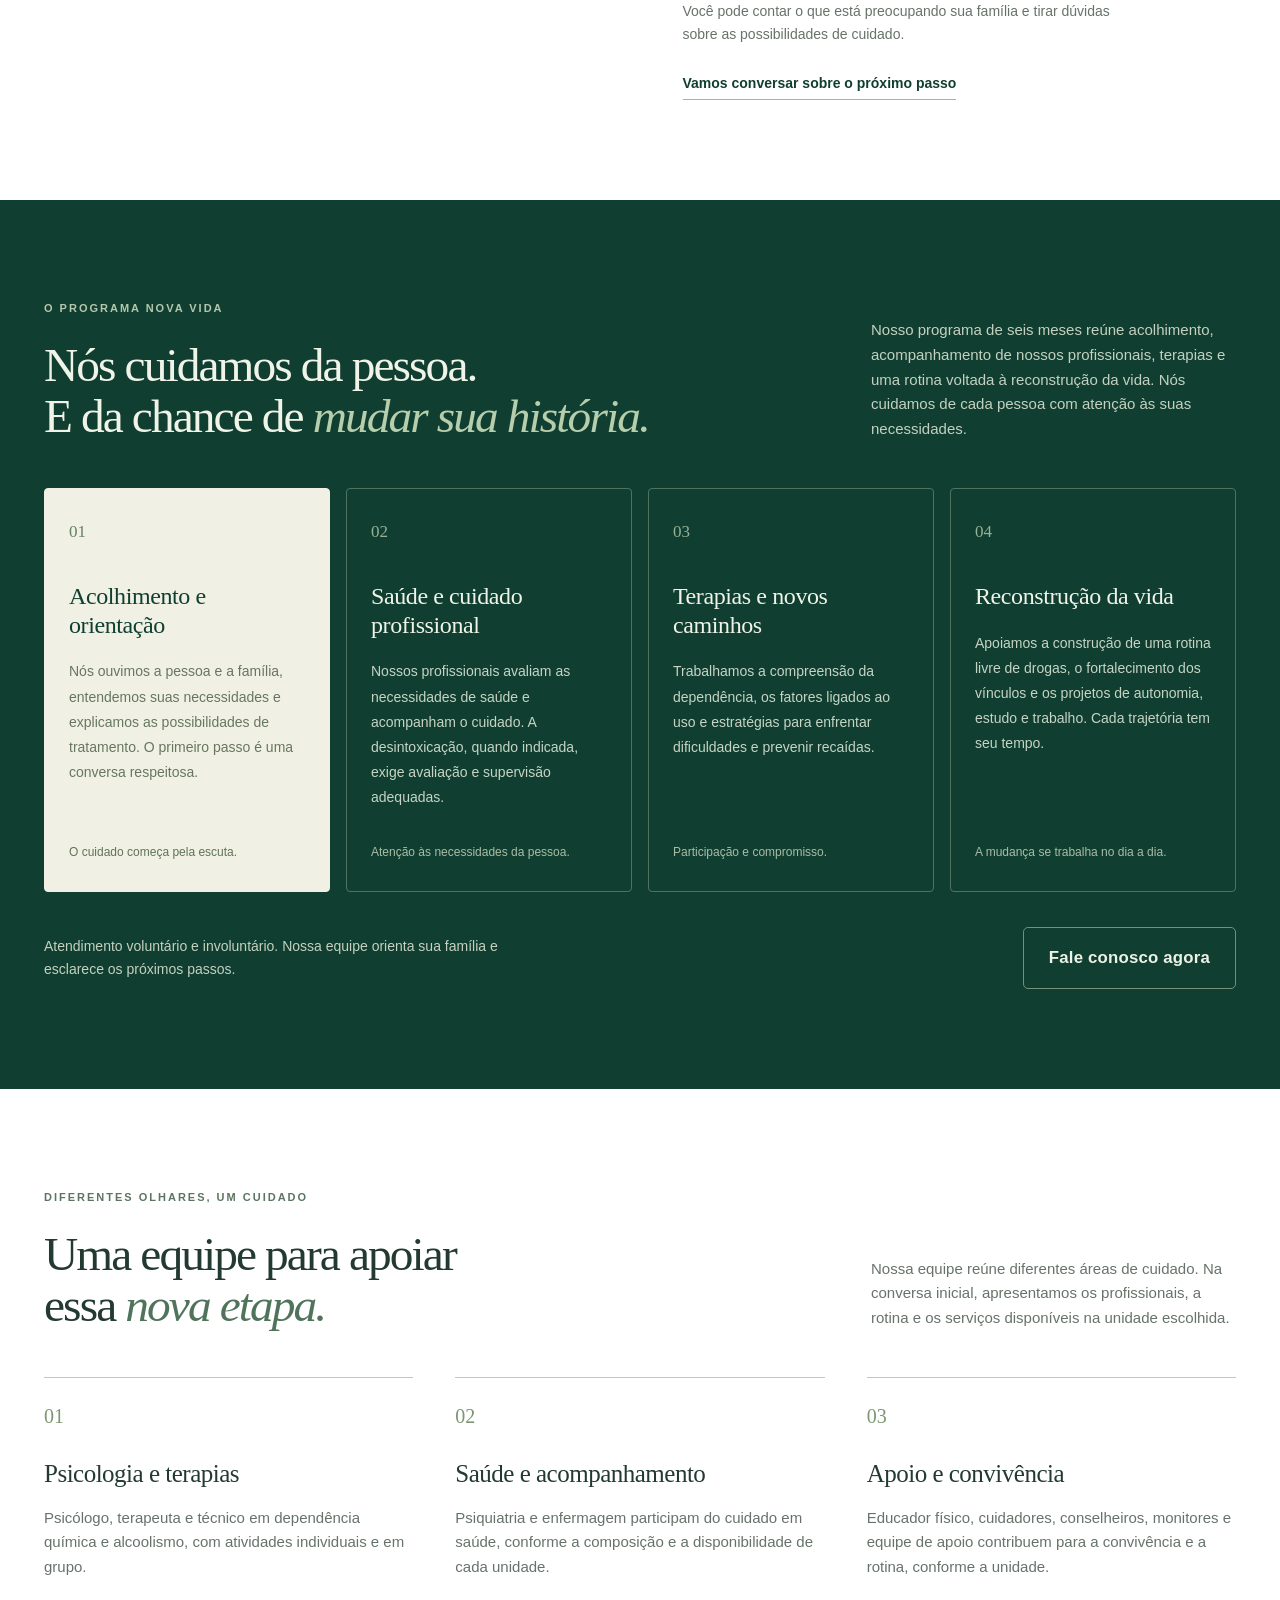
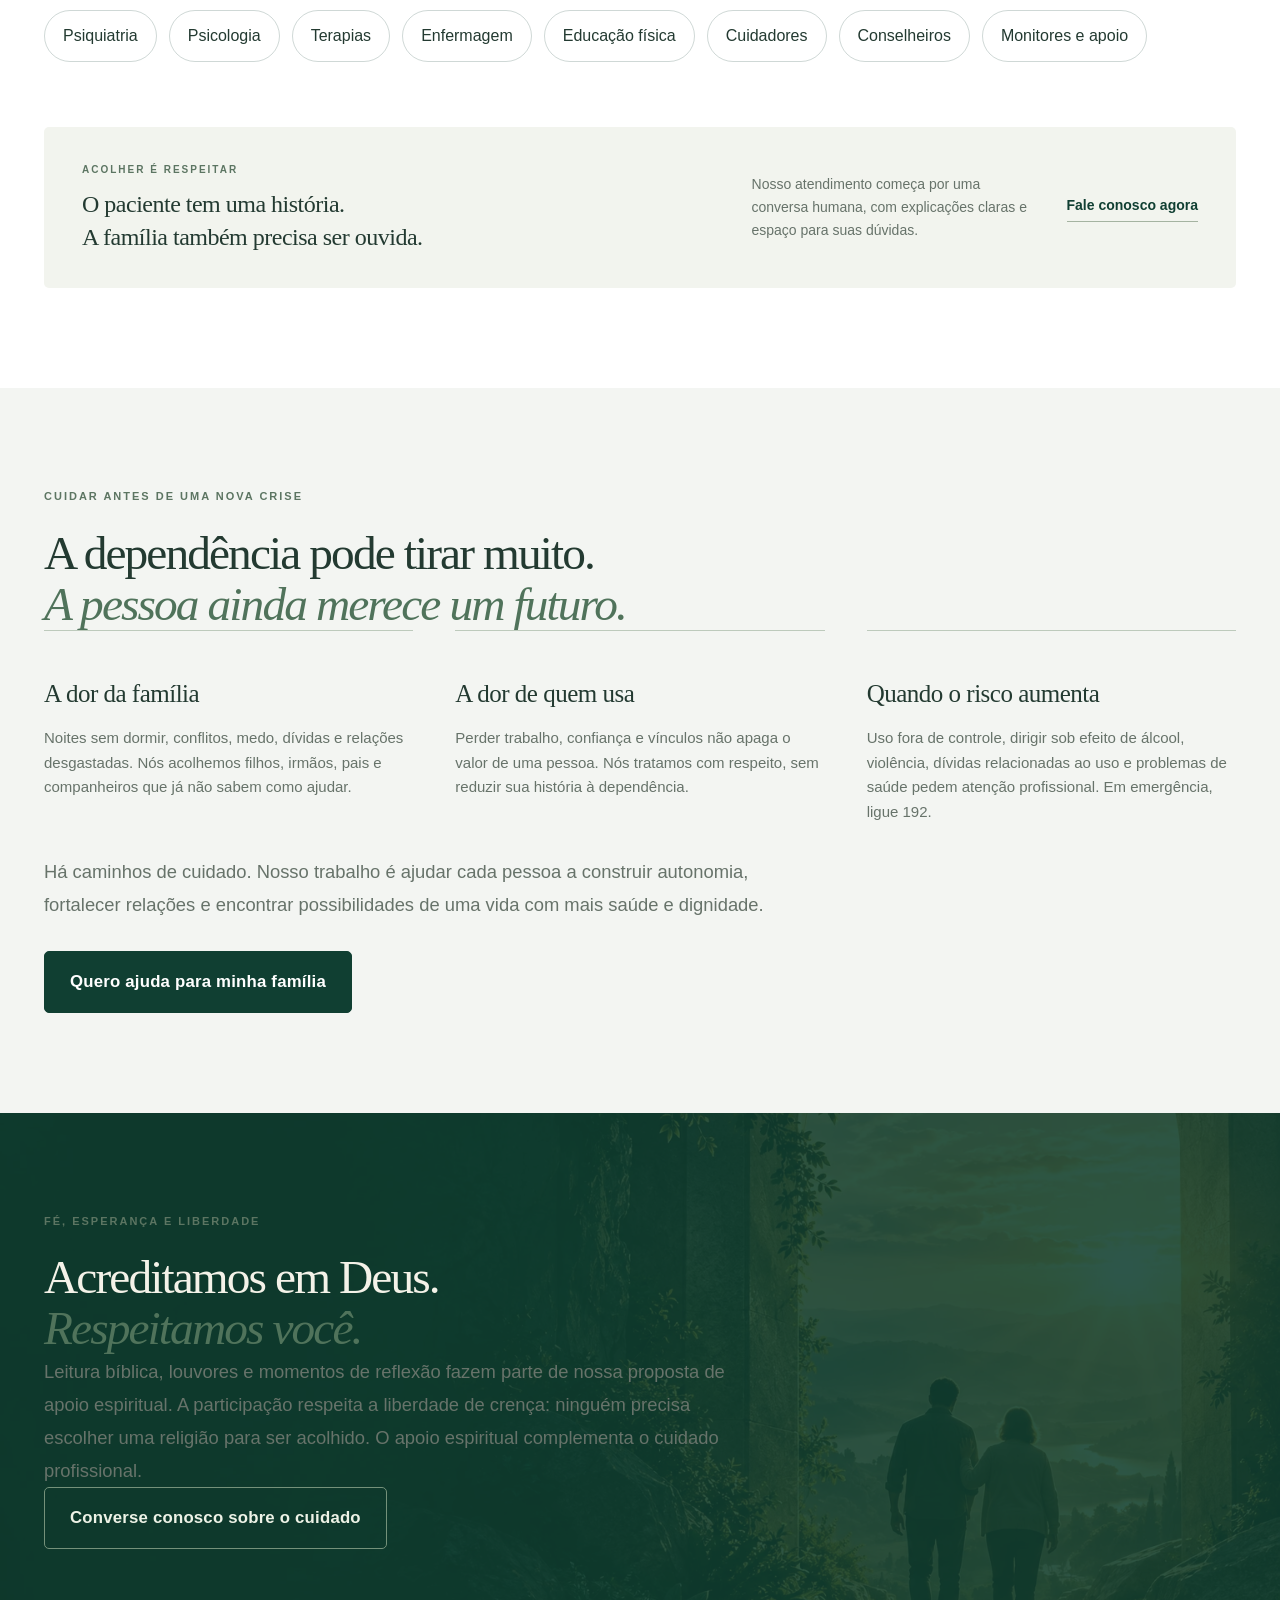
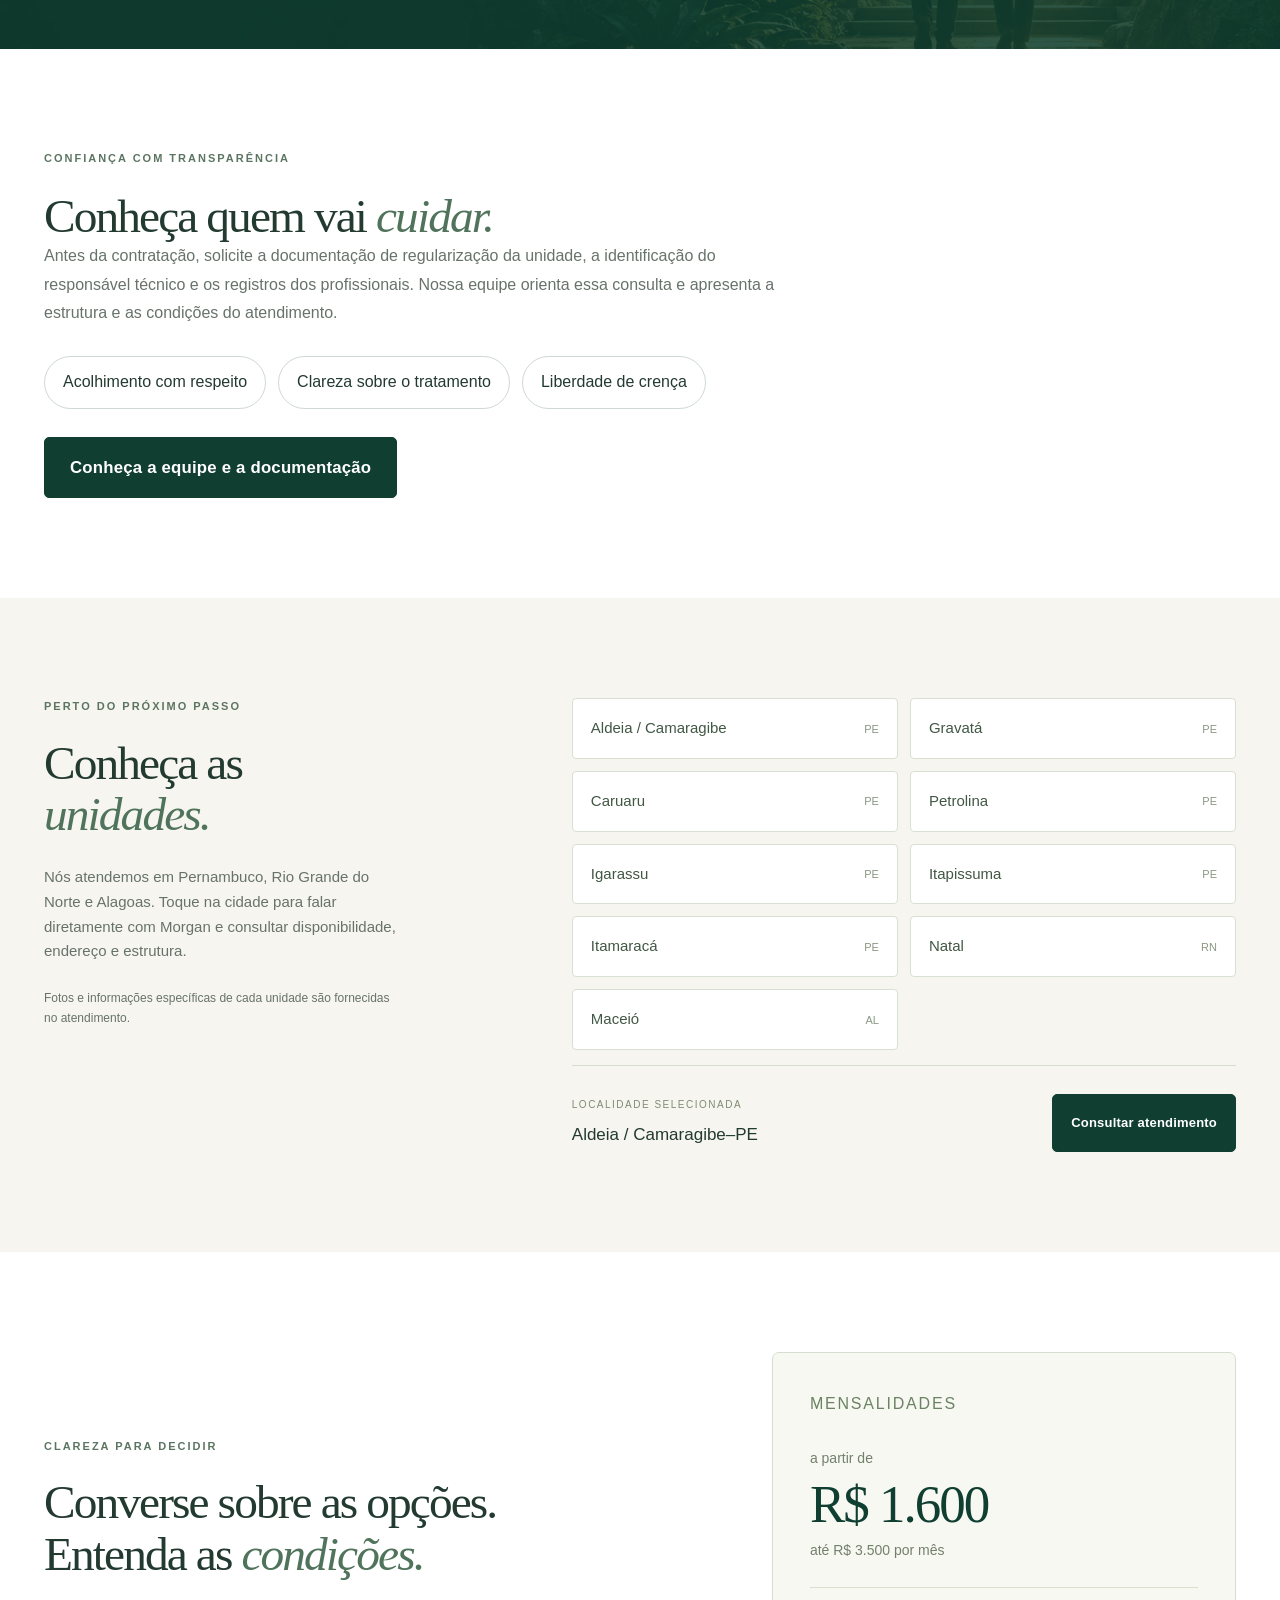
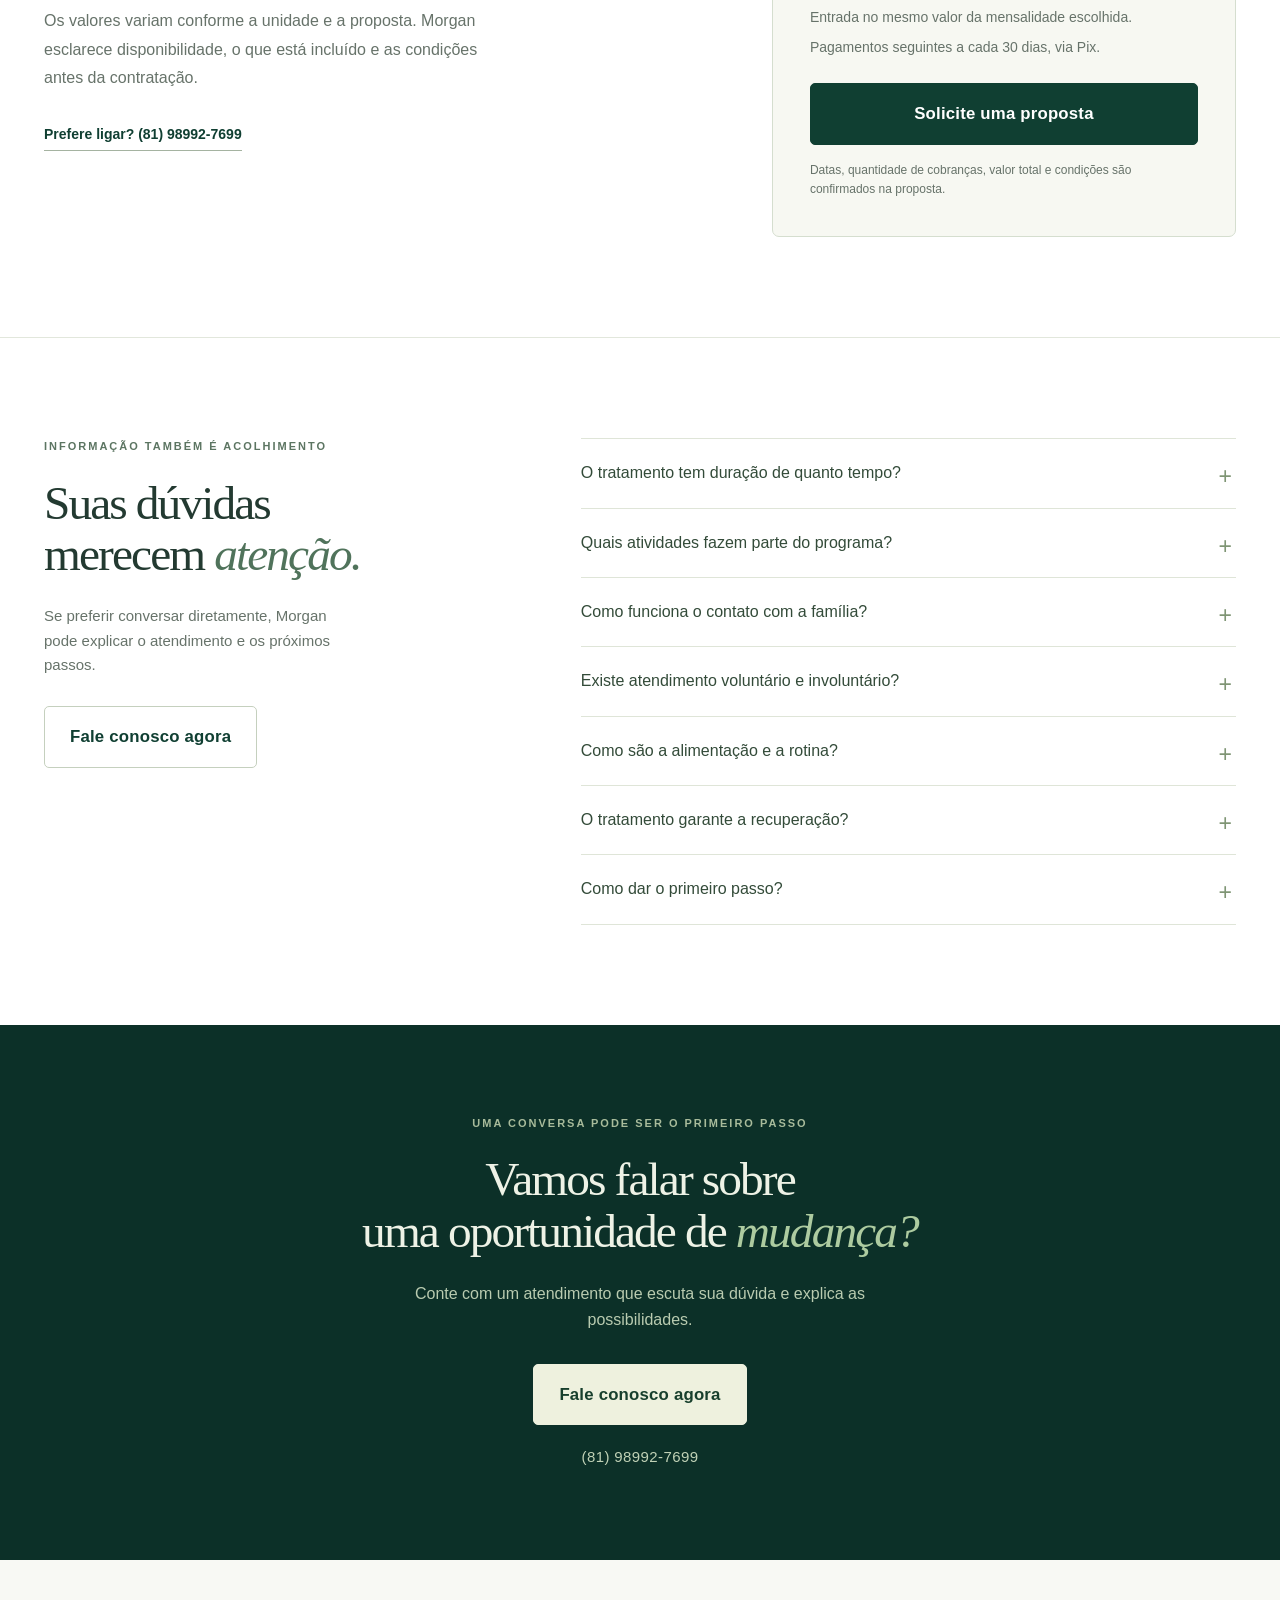
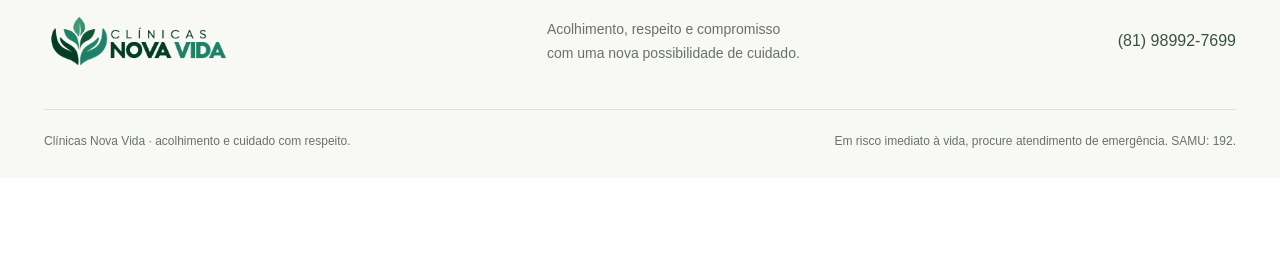
==== commit ea415849: "Melhora acolhimento, contato imediato e apresentação Nova Vida" ====
--- a/index.html
+++ b/index.html
@@ -1,15 +1,16 @@
-<!doctype html>
-<html lang="pt-BR"><head><meta charset="utf-8"><meta name="viewport" content="width=device-width,initial-scale=1"><meta name="theme-color" content="#103f32"><title>Tratamento para Dependência Química e Alcoolismo | Clínicas Nova Vida</title><meta name="description" content="Conheça o programa de tratamento para dependência química e alcoolismo das Clínicas Nova Vida. Atendimento a pacientes e famílias em Pernambuco, Rio Grande do Norte e Alagoas."><link rel="icon" type="image/svg+xml" href="data:image/svg+xml,%3Csvg xmlns='http://www.w3.org/2000/svg' viewBox='0 0 64 64'%3E%3Crect width='64' height='64' rx='14' fill='%23103f32'/%3E%3Ctext x='32' y='43' text-anchor='middle' font-family='sans-serif' font-size='28' fill='white'%3ENV%3C/text%3E%3C/svg%3E"><link rel="stylesheet" href="style.css"><meta property="og:type" content="website"><meta property="og:locale" content="pt_BR"><meta property="og:title" content="Clínicas Nova Vida — tratamento para dependência química e alcoolismo"><meta property="og:description" content="Acolhimento para pacientes e famílias. Conheça o programa, a equipe e as opções em PE, RN e AL."><meta name="twitter:card" content="summary"><script type="application/ld+json">{"@context": "https://schema.org", "@type": "Organization", "name": "Clínicas Nova Vida", "telephone": "+5581989927699", "description": "Acolhimento e programa de tratamento para dependência química e alcoolismo.", "areaServed": ["Pernambuco", "Rio Grande do Norte", "Alagoas"], "contactPoint": {"@type": "ContactPoint", "telephone": "+5581989927699", "contactType": "Atendimento", "availableLanguage": "Portuguese"}}</script></head><body>
+<!DOCTYPE html>
+
+<html lang="pt-BR"><head><meta charset="utf-8"/><meta content="width=device-width,initial-scale=1" name="viewport"/><meta content="#103f32" name="theme-color"/><title>Tratamento para Dependência Química e Alcoolismo | Clínicas Nova Vida</title><meta content="Conheça o programa de tratamento para dependência química e alcoolismo das Clínicas Nova Vida. Atendimento a pacientes e famílias em Pernambuco, Rio Grande do Norte e Alagoas." name="description"/><link href="data:image/svg+xml,%3Csvg xmlns='http://www.w3.org/2000/svg' viewBox='0 0 64 64'%3E%3Crect width='64' height='64' rx='14' fill='%23103f32'/%3E%3Ctext x='32' y='43' text-anchor='middle' font-family='sans-serif' font-size='28' fill='white'%3ENV%3C/text%3E%3C/svg%3E" rel="icon" type="image/svg+xml"/><link href="style.css" rel="stylesheet"/><meta content="website" property="og:type"/><meta content="pt_BR" property="og:locale"/><meta content="Clínicas Nova Vida — tratamento para dependência química e alcoolismo" property="og:title"/><meta content="Acolhimento para pacientes e famílias. Conheça o programa, a equipe e as opções em PE, RN e AL." property="og:description"/><meta content="summary" name="twitter:card"/><script type="application/ld+json">{"@context": "https://schema.org", "@type": "Organization", "name": "Clínicas Nova Vida", "telephone": "+5581989927699", "description": "Acolhimento e programa de tratamento para dependência química e alcoolismo.", "areaServed": ["Pernambuco", "Rio Grande do Norte", "Alagoas"], "contactPoint": {"@type": "ContactPoint", "telephone": "+5581989927699", "contactType": "Atendimento", "availableLanguage": "Portuguese"}}</script></head><body>
 <a class="skip" href="#conteudo">Ir para o conteúdo</a>
 <div class="topline"><div class="wrap"><span>Pernambuco · Rio Grande do Norte · Alagoas</span><a href="tel:+5581989927699">(81) 98992-7699</a></div></div>
-<header class="header"><div class="wrap navigation"><a class="brand" href="#inicio" aria-label="Clínicas Nova Vida, início"><img src="logo.png" alt="Clínicas Nova Vida" width="230" height="87"></a><nav aria-label="Menu principal"><a href="#tratamento">O tratamento</a><a href="#equipe">Equipe</a><a href="#unidades">Localidades</a><a href="#duvidas">Dúvidas</a></nav><a class="button compact" href="https://wa.me/5581989927699?text=Ol%C3%A1%2C%20gostaria%20de%20conhecer%20o%20atendimento%20da%20Nova%20Vida." target="_blank" rel="noopener">Fale conosco agora</a></div></header>
-<main id="conteudo"><section id="inicio" class="hero"><div class="wrap hero-grid"><div class="hero-copy"><p class="eyebrow"><span></span> ACOLHIMENTO PARA PACIENTES E FAMÍLIAS</p><h1>Uma nova vida<br>começa com <em>cuidado.</em></h1><p class="hero-description">Tratamento para dependência química e alcoolismo, com escuta, respeito e uma equipe que trabalha pela construção de uma nova rotina.</p><div class="hero-actions"><a class="button" href="https://wa.me/5581989927699?text=Ol%C3%A1%2C%20gostaria%20de%20conversar%20sobre%20as%20op%C3%A7%C3%B5es%20de%20atendimento." target="_blank" rel="noopener">Converse com Morgan</a><a class="text-link" href="#tratamento">Conheça o programa</a></div><div class="hero-proof"><strong>15<span>anos de atuação</span></strong><div>Uma trajetória dedicada ao acolhimento<br>e ao cuidado com pessoas.</div></div></div><figure class="hero-image"><img src="arte-nova-vida.webp" alt="Arte botânica em verde, símbolo de acolhimento e renovação." width="1024" height="1536" fetchpriority="high"><div class="image-label"><span class="small-line"></span><p>Escuta. Respeito.<br><strong>Uma oportunidade de mudança.</strong></p></div></figure></div></section>
-<section class="trust-strip" aria-label="Princípios do cuidado"><div class="wrap"><span><i>01</i>Acolhimento com respeito</span><span><i>02</i>Equipe multidisciplinar</span><span><i>03</i>Compromisso com o tratamento</span></div></section>
-<section class="section introduction"><div class="wrap intro-grid"><div><p class="eyebrow">O PRIMEIRO PASSO</p><h2>Você não precisa ter<br>todas as respostas<br>para <em>buscar ajuda.</em></h2></div><div class="intro-content"><p>Quando o uso de álcool ou outras drogas começa a afetar a saúde, as relações e a rotina, entender as possibilidades de cuidado pode parecer difícil.</p><p>Buscar tratamento é uma forma de agir diante dessa situação. A Nova Vida acolhe essa conversa, explica o programa e ajuda você a esclarecer o próximo passo com o responsável.</p><div class="audience-switch" role="group" aria-label="Para quem você busca informações?"><button type="button" class="active" id="family" aria-pressed="true">Para um familiar</button><button type="button" id="patient" aria-pressed="false">Para mim</button></div><p class="audience-text" id="audienceText" aria-live="polite">Você pode contar o que está preocupando sua família e tirar dúvidas sobre as possibilidades de cuidado.</p><a id="audienceCTA" class="text-link" target="_blank" rel="noopener" href="https://wa.me/5581989927699?text=Ol%C3%A1%2C%20gostaria%20de%20informa%C3%A7%C3%B5es%20para%20um%20familiar.">Vamos conversar sobre o próximo passo</a></div></div></section>
-<section id="tratamento" class="section treatment"><div class="wrap"><div class="section-heading"><div><p class="eyebrow">O PROGRAMA NOVA VIDA</p><h2>Cuidado que acolhe.<br>Uma rotina que <em>pede compromisso.</em></h2></div><p>O programa informado tem seis meses. As necessidades individuais e as opções de atendimento são esclarecidas com os profissionais responsáveis.</p></div><div class="program-grid"><article class="program-card featured"><span class="card-number">01</span><h3>Acolhimento<br>e orientação</h3><p>Uma conversa inicial para entender a necessidade, apresentar o atendimento e orientar os próximos passos.</p><div class="card-bottom">O cuidado começa pela escuta.</div></article><article class="program-card"><span class="card-number">02</span><h3>Desintoxicação<br>e cuidado</h3><p>O programa inclui desintoxicação e acompanhamento pela equipe, conforme avaliação e organização do atendimento.</p><div class="card-bottom">Atenção às necessidades da pessoa.</div></article><article class="program-card"><span class="card-number">03</span><h3>Terapias<br>e conscientização</h3><p>Atendimentos individuais e em grupo para trabalhar questões relacionadas à dependência e à construção de novos hábitos.</p><div class="card-bottom">Participação e compromisso.</div></article><article class="program-card"><span class="card-number">04</span><h3>Construção de<br>uma nova rotina</h3><p>O foco é o tratamento e a oportunidade de mudança. A convivência e os momentos de lazer complementam esse trabalho.</p><div class="card-bottom">A mudança se trabalha no dia a dia.</div></article></div><div class="program-footer"><p>Há atendimento nas modalidades voluntária e involuntária, conforme avaliação e requisitos aplicáveis.</p><a class="button light" href="https://wa.me/5581989927699?text=Ol%C3%A1%2C%20quero%20entender%20como%20funciona%20o%20programa%20Nova%20Vida." target="_blank" rel="noopener">Esclareça o programa com Morgan</a></div></div></section>
-<section id="equipe" class="section team"><div class="wrap"><div class="section-heading"><div><p class="eyebrow">DIFERENTES OLHARES, UM CUIDADO</p><h2>Uma equipe para apoiar<br>essa <em>nova etapa.</em></h2></div><p>Profissionais de diferentes áreas integram o atendimento informado pela Nova Vida. Confirme a composição e a rotina da equipe na unidade escolhida.</p></div><div class="team-grid"><article><span class="line-icon" aria-hidden="true">01</span><h3>Psicologia e terapias</h3><p>Psicólogo, terapeuta e técnico em dependência química e alcoolismo, com atividades individuais e em grupo.</p></article><article><span class="line-icon" aria-hidden="true">02</span><h3>Saúde e acompanhamento</h3><p>Psiquiatra e enfermeira integram a equipe informada para o cuidado durante o programa.</p></article><article><span class="line-icon" aria-hidden="true">03</span><h3>Apoio e convivência</h3><p>Assistente social, educador físico e equipe de apoio participam da organização do cuidado e da rotina.</p></article></div><div class="care-note"><div><p class="eyebrow">ACOLHER É RESPEITAR</p><h3>O paciente tem uma história.<br>A família também precisa ser ouvida.</h3></div><p>Nosso atendimento começa por uma conversa humana, com explicações claras e espaço para suas dúvidas.</p><a class="text-link" href="https://wa.me/5581989927699?text=Ol%C3%A1%2C%20gostaria%20de%20tirar%20d%C3%BAvidas%20sobre%20o%20atendimento." target="_blank" rel="noopener">Fale conosco agora</a></div></div></section>
-<section id="unidades" class="section locations"><div class="wrap location-grid"><div><p class="eyebrow">PERTO DO PRÓXIMO PASSO</p><h2>Conheça as<br><em>unidades.</em></h2><p>Atendimento informado em Pernambuco, Rio Grande do Norte e Alagoas. Toque na cidade para falar diretamente com Morgan e consultar disponibilidade, endereço e estrutura.</p><p class="location-foot">Fotos e informações específicas de cada unidade são fornecidas no atendimento.</p></div><div><div class="location-buttons" role="group" aria-label="Escolha a localidade"><a class="city-card" href="https://wa.me/5581989927699?text=Ol%C3%A1%2C%20gostaria%20de%20informa%C3%A7%C3%B5es%20sobre%20Aldeia%20/%20Camaragibe%E2%80%93PE." target="_blank" rel="noopener">Aldeia / Camaragibe <span>PE</span></a><a class="city-card" href="https://wa.me/5581989927699?text=Ol%C3%A1%2C%20gostaria%20de%20informa%C3%A7%C3%B5es%20sobre%20Gravat%C3%A1%E2%80%93PE." target="_blank" rel="noopener">Gravatá <span>PE</span></a><a class="city-card" href="https://wa.me/5581989927699?text=Ol%C3%A1%2C%20gostaria%20de%20informa%C3%A7%C3%B5es%20sobre%20Caruaru%E2%80%93PE." target="_blank" rel="noopener">Caruaru <span>PE</span></a><a class="city-card" href="https://wa.me/5581989927699?text=Ol%C3%A1%2C%20gostaria%20de%20informa%C3%A7%C3%B5es%20sobre%20Petrolina%E2%80%93PE." target="_blank" rel="noopener">Petrolina <span>PE</span></a><a class="city-card" href="https://wa.me/5581989927699?text=Ol%C3%A1%2C%20gostaria%20de%20informa%C3%A7%C3%B5es%20sobre%20Igarassu%E2%80%93PE." target="_blank" rel="noopener">Igarassu <span>PE</span></a><a class="city-card" href="https://wa.me/5581989927699?text=Ol%C3%A1%2C%20gostaria%20de%20informa%C3%A7%C3%B5es%20sobre%20Itapissuma%E2%80%93PE." target="_blank" rel="noopener">Itapissuma <span>PE</span></a><a class="city-card" href="https://wa.me/5581989927699?text=Ol%C3%A1%2C%20gostaria%20de%20informa%C3%A7%C3%B5es%20sobre%20Itamarac%C3%A1%E2%80%93PE." target="_blank" rel="noopener">Itamaracá <span>PE</span></a><a class="city-card" href="https://wa.me/5581989927699?text=Ol%C3%A1%2C%20gostaria%20de%20informa%C3%A7%C3%B5es%20sobre%20Natal%E2%80%93RN." target="_blank" rel="noopener">Natal <span>RN</span></a><a class="city-card" href="https://wa.me/5581989927699?text=Ol%C3%A1%2C%20gostaria%20de%20informa%C3%A7%C3%B5es%20sobre%20Macei%C3%B3%E2%80%93AL." target="_blank" rel="noopener">Maceió <span>AL</span></a></div><div class="location-selection"><div><span>LOCALIDADE SELECIONADA</span><strong id="selectedCity" aria-live="polite">Aldeia / Camaragibe–PE</strong></div><a class="button" id="cityCTA" href="https://wa.me/5581989927699?text=Ol%C3%A1%2C%20gostaria%20de%20informa%C3%A7%C3%B5es%20sobre%20Aldeia%20%2F%20Camaragibe%E2%80%93PE." target="_blank" rel="noopener">Consultar atendimento</a></div></div></div></section>
-<section class="section pricing"><div class="wrap pricing-grid"><div><p class="eyebrow">CLAREZA PARA DECIDIR</p><h2>Converse sobre as opções.<br>Entenda as <em>condições.</em></h2><p>Os valores variam conforme a unidade e a proposta. Morgan esclarece disponibilidade, o que está incluído e as condições antes da contratação.</p><a class="text-link" href="tel:+5581989927699">Prefere ligar? (81) 98992-7699</a></div><div class="price-card"><p>MENSALIDADES INFORMADAS</p><div class="price"><span>a partir de</span><strong>R$ 1.600</strong><span>até R$ 3.500 por mês</span></div><div class="price-details"><p>Entrada no mesmo valor da mensalidade escolhida.</p><p>Pagamentos seguintes a cada 30 dias, via Pix.</p></div><a class="button" href="https://wa.me/5581989927699?text=Ol%C3%A1%2C%20gostaria%20de%20esclarecer%20valores%20e%20condi%C3%A7%C3%B5es%20do%20tratamento." target="_blank" rel="noopener">Solicite uma proposta</a><p class="price-small">Datas, quantidade de cobranças, valor total e condições são confirmados na proposta.</p></div></div></section>
-<section id="duvidas" class="section faq"><div class="wrap faq-grid"><div><p class="eyebrow">INFORMAÇÃO TAMBÉM É ACOLHIMENTO</p><h2>Suas dúvidas<br>merecem <em>atenção.</em></h2><p>Se preferir conversar diretamente, Morgan pode explicar o atendimento e os próximos passos.</p><a class="button outline" href="https://wa.me/5581989927699?text=Ol%C3%A1%2C%20quero%20falar%20com%20Morgan%20para%20esclarecer%20d%C3%BAvidas." target="_blank" rel="noopener">Tire suas dúvidas com Morgan</a></div><div class="faq-list"><details><summary>O tratamento tem duração de quanto tempo?</summary><p>O programa informado pela Nova Vida tem seis meses. As necessidades da pessoa e as condições do atendimento devem ser esclarecidas com os profissionais responsáveis.</p></details><details><summary>Quais atividades fazem parte do programa?</summary><p>Desintoxicação, conscientização, terapias e atendimentos individuais e em grupo integram o programa informado. A equipe e a rotina são confirmadas conforme a unidade.</p></details><details><summary>Como funciona o contato com a família?</summary><p>A rotina informada prevê visitas mensais e ligações semanais. Durante a permanência, não é permitido portar celular. As regras são esclarecidas antes da contratação.</p></details><details><summary>Existe atendimento voluntário e involuntário?</summary><p>Sim, as duas modalidades foram informadas pela Nova Vida. A indicação e os requisitos aplicáveis devem ser avaliados pelos profissionais responsáveis; o atendimento comercial não substitui essa avaliação.</p></details><details><summary>Como são a alimentação e a rotina?</summary><p>São informadas quatro refeições diárias: café da manhã, almoço, lanche da tarde e jantar. Atividades de convivência e lazer podem integrar a rotina conforme a unidade. O foco é o compromisso com o tratamento.</p></details><details><summary>O tratamento garante a recuperação?</summary><p>Não é possível garantir um resultado individual. O programa oferece apoio profissional para trabalhar a recuperação; a avaliação ajuda a entender as possibilidades de cuidado.</p></details><details><summary>Como dar o primeiro passo?</summary><p>Fale com Morgan pelo WhatsApp ou telefone. Você poderá esclarecer as opções de atendimento, disponibilidade, valores e condições antes de decidir.</p></details></div></div></section>
-<section class="final-cta"><div class="wrap"><p class="eyebrow">UMA CONVERSA PODE SER O PRIMEIRO PASSO</p><h2>Vamos falar sobre<br>uma oportunidade de <em>mudança?</em></h2><p>Conte com um atendimento que escuta sua dúvida e explica as possibilidades.</p><a class="button cream" href="https://wa.me/5581989927699?text=Ol%C3%A1%2C%20gostaria%20de%20conversar%20com%20Morgan%20sobre%20o%20atendimento%20da%20Nova%20Vida." target="_blank" rel="noopener">Fale com Morgan agora</a><a class="final-phone" href="tel:+5581989927699">(81) 98992-7699</a></div></section></main>
-<footer class="footer"><div class="wrap"><div class="footer-top"><img src="logo.png" alt="Clínicas Nova Vida" width="230" height="87"><p>Acolhimento, respeito e compromisso<br>com uma nova possibilidade de cuidado.</p><a href="tel:+5581989927699">(81) 98992-7699</a></div><div class="footer-bottom"><p>Clínicas Nova Vida · informações fornecidas pelo responsável.</p><p>Em risco imediato à vida, procure atendimento de emergência. SAMU: 192.</p></div></div></footer><a class="mobile-contact" href="https://wa.me/5581989927699?text=Ol%C3%A1%2C%20gostaria%20de%20conversar%20com%20Morgan." target="_blank" rel="noopener">Converse com Morgan <span>WhatsApp</span></a><script src="app.js" defer></script></body></html>
+<header class="header"><div class="wrap navigation"><a aria-label="Clínicas Nova Vida, início" class="brand" href="#inicio"><img alt="Clínicas Nova Vida" height="87" src="logo.png" width="230"/></a><nav aria-label="Menu principal"><a href="#tratamento">O tratamento</a><a href="#equipe">Equipe</a><a href="#unidades">Localidades</a><a href="#duvidas">Dúvidas</a></nav><a class="button compact" href="https://wa.me/5581989927699?text=Ol%C3%A1%2C%20gostaria%20de%20conhecer%20o%20atendimento%20da%20Nova%20Vida." rel="noopener" target="_blank">Fale conosco agora</a></div></header>
+<main id="conteudo"><section class="hero" id="inicio"><div class="wrap hero-grid"><div class="hero-copy"><p class="eyebrow"><span></span> ACOLHIMENTO PARA PACIENTES E FAMÍLIAS</p><h1>A vida pode mudar.<br/>Nós ajudamos a <em>recomeçar.</em></h1><p class="hero-description">Há 15 anos, nós acolhemos pessoas que enfrentam a dependência de álcool e outras drogas e famílias que precisam de orientação. Cuidamos da pessoa, da sua história e da possibilidade de uma nova vida.</p><div class="hero-actions"><a class="button" href="https://wa.me/5581989927699?text=Ol%C3%A1%2C%20gostaria%20de%20conversar%20sobre%20as%20op%C3%A7%C3%B5es%20de%20atendimento." rel="noopener" target="_blank">Fale conosco agora pelo WhatsApp</a><a class="text-link" href="#tratamento">Conheça o programa</a><a class="button outline" href="tel:+5581989927699">Ligue agora · (81) 98992-7699</a></div><div class="hero-proof"><strong>15<span>anos de atuação</span></strong><div>Uma trajetória dedicada ao acolhimento<br/>e ao cuidado com pessoas.</div></div><div class="brand-stars"><span aria-hidden="true">★★★★★</span><strong>Cinco compromissos da Nova Vida</strong><p>Acolhimento · Respeito · Cuidado · Esperança · Transparência</p></div></div><figure class="hero-image"><img alt="Arte simbólica de duas pessoas caminhando em direção à luz, representando apoio e recomeço." fetchpriority="high" height="1024" src="renascimento.webp" width="1536"/><div class="image-label"><span class="small-line"></span><p>Escuta. Respeito.<br/><strong>Uma oportunidade de mudança.</strong></p></div></figure></div></section>
+<section aria-label="Princípios do cuidado" class="trust-strip"><div class="wrap"><span><i>01</i>Acolhimento com respeito</span><span><i>02</i>Equipe multidisciplinar</span><span><i>03</i>Compromisso com o tratamento</span></div></section>
+<section class="section introduction"><div class="wrap intro-grid"><div><p class="eyebrow">O PRIMEIRO PASSO</p><h2>Você não precisa ter<br/>todas as respostas<br/>para <em>buscar ajuda.</em></h2></div><div class="intro-content"><p>Filhos, irmãos, pais e companheiros também sentem o impacto da dependência. Conflitos, perdas no trabalho, dívidas, separações e medo pela saúde de quem amam podem tornar cada dia mais difícil.</p><p>Quem enfrenta a dependência continua tendo uma história, capacidades e vínculos que merecem cuidado. Nós ouvimos sem humilhar, orientamos a família e trabalhamos para ajudar a interromper o ciclo de uso e reconstruir a vida.</p><div aria-label="Para quem você busca informações?" class="audience-switch" role="group"><button aria-pressed="true" class="active" id="family" type="button">Para um familiar</button><button aria-pressed="false" id="patient" type="button">Para mim</button></div><p aria-live="polite" class="audience-text" id="audienceText">Você pode contar o que está preocupando sua família e tirar dúvidas sobre as possibilidades de cuidado.</p><a class="text-link" href="https://wa.me/5581989927699?text=Ol%C3%A1%2C%20gostaria%20de%20informa%C3%A7%C3%B5es%20para%20um%20familiar." id="audienceCTA" rel="noopener" target="_blank">Vamos conversar sobre o próximo passo</a></div></div></section>
+<section class="section treatment" id="tratamento"><div class="wrap"><div class="section-heading"><div><p class="eyebrow">O PROGRAMA NOVA VIDA</p><h2>Nós cuidamos da pessoa.<br/>E da chance de <em>mudar sua história.</em></h2></div><p>Nosso programa de seis meses reúne acolhimento, acompanhamento de nossos profissionais, terapias e uma rotina voltada à reconstrução da vida. Nós cuidamos de cada pessoa com atenção às suas necessidades.</p></div><div class="program-grid"><article class="program-card featured"><span class="card-number">01</span><h3>Acolhimento e orientação</h3><p>Nós ouvimos a pessoa e a família, entendemos suas necessidades e explicamos as possibilidades de tratamento. O primeiro passo é uma conversa respeitosa.</p><div class="card-bottom">O cuidado começa pela escuta.</div></article><article class="program-card"><span class="card-number">02</span><h3>Saúde e cuidado profissional</h3><p>Nossos profissionais avaliam as necessidades de saúde e acompanham o cuidado. A desintoxicação, quando indicada, exige avaliação e supervisão adequadas.</p><div class="card-bottom">Atenção às necessidades da pessoa.</div></article><article class="program-card"><span class="card-number">03</span><h3>Terapias e novos caminhos</h3><p>Trabalhamos a compreensão da dependência, os fatores ligados ao uso e estratégias para enfrentar dificuldades e prevenir recaídas.</p><div class="card-bottom">Participação e compromisso.</div></article><article class="program-card"><span class="card-number">04</span><h3>Reconstrução da vida</h3><p>Apoiamos a construção de uma rotina livre de drogas, o fortalecimento dos vínculos e os projetos de autonomia, estudo e trabalho. Cada trajetória tem seu tempo.</p><div class="card-bottom">A mudança se trabalha no dia a dia.</div></article></div><div class="program-footer"><p>Atendimento voluntário e involuntário. Nossa equipe orienta sua família e esclarece os próximos passos.</p><a class="button light" href="https://wa.me/5581989927699?text=Ol%C3%A1%2C%20quero%20entender%20como%20funciona%20o%20programa%20Nova%20Vida." rel="noopener" target="_blank">Fale conosco agora</a></div></div></section>
+<section class="section team" id="equipe"><div class="wrap"><div class="section-heading"><div><p class="eyebrow">DIFERENTES OLHARES, UM CUIDADO</p><h2>Uma equipe para apoiar<br/>essa <em>nova etapa.</em></h2></div><p>Nossa equipe reúne diferentes áreas de cuidado. Na conversa inicial, apresentamos os profissionais, a rotina e os serviços disponíveis na unidade escolhida.</p></div><div class="team-grid"><article><span aria-hidden="true" class="line-icon">01</span><h3>Psicologia e terapias</h3><p>Psicólogo, terapeuta e técnico em dependência química e alcoolismo, com atividades individuais e em grupo.</p></article><article><span aria-hidden="true" class="line-icon">02</span><h3>Saúde e acompanhamento</h3><p>Psiquiatria e enfermagem participam do cuidado em saúde, conforme a composição e a disponibilidade de cada unidade.</p></article><article><span aria-hidden="true" class="line-icon">03</span><h3>Apoio e convivência</h3><p>Educador físico, cuidadores, conselheiros, monitores e equipe de apoio contribuem para a convivência e a rotina, conforme a unidade.</p></article></div><div aria-label="Áreas de cuidado conforme a unidade" class="professional-rail"><span>Psiquiatria</span><span>Psicologia</span><span>Terapias</span><span>Enfermagem</span><span>Educação física</span><span>Cuidadores</span><span>Conselheiros</span><span>Monitores e apoio</span></div><div class="care-note"><div><p class="eyebrow">ACOLHER É RESPEITAR</p><h3>O paciente tem uma história.<br/>A família também precisa ser ouvida.</h3></div><p>Nosso atendimento começa por uma conversa humana, com explicações claras e espaço para suas dúvidas.</p><a class="text-link" href="https://wa.me/5581989927699?text=Ol%C3%A1%2C%20gostaria%20de%20tirar%20d%C3%BAvidas%20sobre%20o%20atendimento." rel="noopener" target="_blank">Fale conosco agora</a></div></div></section>
+<section class="section life-impact"><div class="wrap"><p class="eyebrow">CUIDAR ANTES DE UMA NOVA CRISE</p><h2>A dependência pode tirar muito.<br/><em>A pessoa ainda merece um futuro.</em></h2><div class="team-grid"><article><h3>A dor da família</h3><p>Noites sem dormir, conflitos, medo, dívidas e relações desgastadas. Nós acolhemos filhos, irmãos, pais e companheiros que já não sabem como ajudar.</p></article><article><h3>A dor de quem usa</h3><p>Perder trabalho, confiança e vínculos não apaga o valor de uma pessoa. Nós tratamos com respeito, sem reduzir sua história à dependência.</p></article><article><h3>Quando o risco aumenta</h3><p>Uso fora de controle, dirigir sob efeito de álcool, violência, dívidas relacionadas ao uso e problemas de saúde pedem atenção profissional. Em emergência, ligue 192.</p></article></div><p class="impact-summary">Há caminhos de cuidado. Nosso trabalho é ajudar cada pessoa a construir autonomia, fortalecer relações e encontrar possibilidades de uma vida com mais saúde e dignidade.</p><a class="button" href="https://wa.me/5581989927699" rel="noopener" target="_blank">Quero ajuda para minha família</a></div></section><section class="section faith"><div class="wrap"><p class="eyebrow">FÉ, ESPERANÇA E LIBERDADE</p><h2>Acreditamos em Deus.<br/><em>Respeitamos você.</em></h2><p>Leitura bíblica, louvores e momentos de reflexão fazem parte de nossa proposta de apoio espiritual. A participação respeita a liberdade de crença: ninguém precisa escolher uma religião para ser acolhido. O apoio espiritual complementa o cuidado profissional.</p><a class="button light" href="https://wa.me/5581989927699" rel="noopener" target="_blank">Converse conosco sobre o cuidado</a></div></section><section class="section credentials"><div class="wrap"><p class="eyebrow">CONFIANÇA COM TRANSPARÊNCIA</p><h2>Conheça quem vai <em>cuidar.</em></h2><p>Antes da contratação, solicite a documentação de regularização da unidade, a identificação do responsável técnico e os registros dos profissionais. Nossa equipe orienta essa consulta e apresenta a estrutura e as condições do atendimento.</p><div class="commitments"><span>Acolhimento com respeito</span><span>Clareza sobre o tratamento</span><span>Liberdade de crença</span></div><a class="button" href="https://wa.me/5581989927699?text=Gostaria%20de%20conhecer%20a%20equipe%20e%20a%20documentacao%20da%20unidade." rel="noopener" target="_blank">Conheça a equipe e a documentação</a></div></section><section class="section locations" id="unidades"><div class="wrap location-grid"><div><p class="eyebrow">PERTO DO PRÓXIMO PASSO</p><h2>Conheça as<br/><em>unidades.</em></h2><p>Nós atendemos em Pernambuco, Rio Grande do Norte e Alagoas. Toque na cidade para falar diretamente com Morgan e consultar disponibilidade, endereço e estrutura.</p><p class="location-foot">Fotos e informações específicas de cada unidade são fornecidas no atendimento.</p></div><div><div aria-label="Escolha a localidade" class="location-buttons" role="group"><a class="city-card" href="https://wa.me/5581989927699?text=Ol%C3%A1%2C%20gostaria%20de%20informa%C3%A7%C3%B5es%20sobre%20Aldeia%20/%20Camaragibe%E2%80%93PE." rel="noopener" target="_blank">Aldeia / Camaragibe <span>PE</span></a><a class="city-card" href="https://wa.me/5581989927699?text=Ol%C3%A1%2C%20gostaria%20de%20informa%C3%A7%C3%B5es%20sobre%20Gravat%C3%A1%E2%80%93PE." rel="noopener" target="_blank">Gravatá <span>PE</span></a><a class="city-card" href="https://wa.me/5581989927699?text=Ol%C3%A1%2C%20gostaria%20de%20informa%C3%A7%C3%B5es%20sobre%20Caruaru%E2%80%93PE." rel="noopener" target="_blank">Caruaru <span>PE</span></a><a class="city-card" href="https://wa.me/5581989927699?text=Ol%C3%A1%2C%20gostaria%20de%20informa%C3%A7%C3%B5es%20sobre%20Petrolina%E2%80%93PE." rel="noopener" target="_blank">Petrolina <span>PE</span></a><a class="city-card" href="https://wa.me/5581989927699?text=Ol%C3%A1%2C%20gostaria%20de%20informa%C3%A7%C3%B5es%20sobre%20Igarassu%E2%80%93PE." rel="noopener" target="_blank">Igarassu <span>PE</span></a><a class="city-card" href="https://wa.me/5581989927699?text=Ol%C3%A1%2C%20gostaria%20de%20informa%C3%A7%C3%B5es%20sobre%20Itapissuma%E2%80%93PE." rel="noopener" target="_blank">Itapissuma <span>PE</span></a><a class="city-card" href="https://wa.me/5581989927699?text=Ol%C3%A1%2C%20gostaria%20de%20informa%C3%A7%C3%B5es%20sobre%20Itamarac%C3%A1%E2%80%93PE." rel="noopener" target="_blank">Itamaracá <span>PE</span></a><a class="city-card" href="https://wa.me/5581989927699?text=Ol%C3%A1%2C%20gostaria%20de%20informa%C3%A7%C3%B5es%20sobre%20Natal%E2%80%93RN." rel="noopener" target="_blank">Natal <span>RN</span></a><a class="city-card" href="https://wa.me/5581989927699?text=Ol%C3%A1%2C%20gostaria%20de%20informa%C3%A7%C3%B5es%20sobre%20Macei%C3%B3%E2%80%93AL." rel="noopener" target="_blank">Maceió <span>AL</span></a></div><div class="location-selection"><div><span>LOCALIDADE SELECIONADA</span><strong aria-live="polite" id="selectedCity">Aldeia / Camaragibe–PE</strong></div><a class="button" href="https://wa.me/5581989927699?text=Ol%C3%A1%2C%20gostaria%20de%20informa%C3%A7%C3%B5es%20sobre%20Aldeia%20%2F%20Camaragibe%E2%80%93PE." id="cityCTA" rel="noopener" target="_blank">Consultar atendimento</a></div></div></div></section>
+<section class="section pricing"><div class="wrap pricing-grid"><div><p class="eyebrow">CLAREZA PARA DECIDIR</p><h2>Converse sobre as opções.<br/>Entenda as <em>condições.</em></h2><p>Os valores variam conforme a unidade e a proposta. Morgan esclarece disponibilidade, o que está incluído e as condições antes da contratação.</p><a class="text-link" href="tel:+5581989927699">Prefere ligar? (81) 98992-7699</a></div><div class="price-card"><p>MENSALIDADES</p><div class="price"><span>a partir de</span><strong>R$ 1.600</strong><span>até R$ 3.500 por mês</span></div><div class="price-details"><p>Entrada no mesmo valor da mensalidade escolhida.</p><p>Pagamentos seguintes a cada 30 dias, via Pix.</p></div><a class="button" href="https://wa.me/5581989927699?text=Ol%C3%A1%2C%20gostaria%20de%20esclarecer%20valores%20e%20condi%C3%A7%C3%B5es%20do%20tratamento." rel="noopener" target="_blank">Solicite uma proposta</a><p class="price-small">Datas, quantidade de cobranças, valor total e condições são confirmados na proposta.</p></div></div></section>
+<section class="section faq" id="duvidas"><div class="wrap faq-grid"><div><p class="eyebrow">INFORMAÇÃO TAMBÉM É ACOLHIMENTO</p><h2>Suas dúvidas<br/>merecem <em>atenção.</em></h2><p>Se preferir conversar diretamente, Morgan pode explicar o atendimento e os próximos passos.</p><a class="button outline" href="https://wa.me/5581989927699?text=Ol%C3%A1%2C%20quero%20falar%20com%20Morgan%20para%20esclarecer%20d%C3%BAvidas." rel="noopener" target="_blank">Fale conosco agora</a></div><div class="faq-list"><details><summary>O tratamento tem duração de quanto tempo?</summary><p>Nosso programa tem seis meses, com diferentes etapas de cuidado. Nossa equipe explica o plano de atendimento e as necessidades de cada pessoa.</p></details><details><summary>Quais atividades fazem parte do programa?</summary><p>Desintoxicação, conscientização, terapias e atendimentos individuais e em grupo integram o nosso programa. A equipe e a rotina são confirmadas conforme a unidade.</p></details><details><summary>Como funciona o contato com a família?</summary><p>A nossa rotina prevê visitas mensais e ligações semanais. Durante a permanência, não é permitido portar celular. As regras são esclarecidas antes da contratação.</p></details><details><summary>Existe atendimento voluntário e involuntário?</summary><p>Sim. Nós atendemos nas modalidades voluntária e involuntária. Fale com nossa equipe para entender o atendimento e receber orientação sobre o seu caso.</p></details><details><summary>Como são a alimentação e a rotina?</summary><p>Oferecemos quatro refeições diárias: café da manhã, almoço, lanche da tarde e jantar. Atividades de convivência e lazer podem integrar a rotina conforme a unidade. O foco é o compromisso com o tratamento.</p></details><details><summary>O tratamento garante a recuperação?</summary><p>Não é possível garantir um resultado individual. O programa oferece apoio profissional para trabalhar a recuperação; a avaliação ajuda a entender as possibilidades de cuidado.</p></details><details><summary>Como dar o primeiro passo?</summary><p>Fale com Morgan pelo WhatsApp ou telefone. Você poderá esclarecer as opções de atendimento, disponibilidade, valores e condições antes de decidir.</p></details></div></div></section>
+<section class="final-cta"><div class="wrap"><p class="eyebrow">UMA CONVERSA PODE SER O PRIMEIRO PASSO</p><h2>Vamos falar sobre<br/>uma oportunidade de <em>mudança?</em></h2><p>Conte com um atendimento que escuta sua dúvida e explica as possibilidades.</p><a class="button cream" href="https://wa.me/5581989927699?text=Ol%C3%A1%2C%20gostaria%20de%20conversar%20com%20Morgan%20sobre%20o%20atendimento%20da%20Nova%20Vida." rel="noopener" target="_blank">Fale conosco agora</a><a class="final-phone" href="tel:+5581989927699">(81) 98992-7699</a></div></section></main>
+<footer class="footer"><div class="wrap"><div class="footer-top"><img alt="Clínicas Nova Vida" height="87" src="logo.png" width="230"/><p>Acolhimento, respeito e compromisso<br/>com uma nova possibilidade de cuidado.</p><a href="tel:+5581989927699">(81) 98992-7699</a></div><div class="footer-bottom"><p>Clínicas Nova Vida · acolhimento e cuidado com respeito.</p><p>Em risco imediato à vida, procure atendimento de emergência. SAMU: 192.</p></div></div></footer><div aria-label="Fale com a Nova Vida" class="contact-dock"><a href="https://wa.me/5581989927699" rel="noopener" target="_blank">WhatsApp · Fale agora</a><a href="tel:+5581989927699">Ligue agora</a></div><script defer="" src="app.js"></script></body></html>
--- a/style.css
+++ b/style.css
@@ -9,3 +9,8 @@
 @media(max-width:580px){.navigation .button{font-size:14px;padding:10px 12px}.brand,.brand img{width:126px}.navigation{gap:12px}.topline{font-size:12px}.topline .wrap>span{max-width:190px;line-height:1.4;padding:5px 0}.topline .wrap{align-items:center}}
 
 .hero-image:after{bottom:0}.image-label{bottom:48px}@media(max-width:580px){.hero-image:after{bottom:0}.image-label{bottom:35px}}
+
+/* Nova Vida: contato e cuidado em primeiro plano */
+html{scroll-padding-top:140px}body{padding-bottom:100px}.hero-actions{flex-wrap:wrap;gap:14px}.button{min-height:58px;font-size:1.05rem;font-weight:700}.header .button{min-height:60px}.hero-image img{object-fit:cover}.hero-image{min-height:520px}.contact-dock{position:fixed;z-index:100;bottom:16px;left:50%;transform:translateX(-50%);display:flex;gap:10px;background:#082e25;padding:10px;border:1px solid #b9a06b;border-radius:14px;box-shadow:0 8px 35px #0004;width:min(620px,calc(100% - 24px))}.contact-dock a{display:flex;justify-content:center;align-items:center;text-align:center;min-height:58px;border-radius:8px;text-decoration:none;font-size:1.1rem;font-weight:700;padding:10px;flex:1;color:#103f32;background:#eff0e3}.contact-dock a:first-child{flex:1.6;background:#d7bc7b}.professional-rail{display:flex;gap:12px;flex-wrap:wrap;margin:30px 0}.professional-rail span,.commitments span{padding:12px 18px;border:1px solid #103f3233;border-radius:30px;font-size:1rem}.life-impact{background:#f3f5f2}.impact-summary{max-width:750px;margin:30px 0;font-size:1.15rem;line-height:1.8}.faith{position:relative;isolation:isolate;background:#103f32;color:#f4f2e8;overflow:hidden}.faith .wrap{position:relative;z-index:1}.faith p:not(.eyebrow){max-width:700px;font-size:1.15rem;line-height:1.8}.faith:before{content:'';position:absolute;inset:0;background:url('renascimento.webp') right center/cover no-repeat;opacity:.12}.faith h2{color:#f4f2e8}.credentials p{max-width:760px;line-height:1.8}.commitments{display:flex;gap:12px;flex-wrap:wrap;margin:28px 0}a:focus-visible,button:focus-visible{outline:3px solid #b88d31;outline-offset:4px}@media(max-width:700px){.hero-actions .button{width:100%}.hero-image{min-height:360px}.contact-dock a{font-size:1rem}.header .brand img{width:150px}.header .button{font-size:.95rem;padding:12px}.professional-rail{gap:8px}.professional-rail span{font-size:.9rem;padding:9px 12px}.section{padding-top:65px;padding-bottom:65px}.team-grid article{padding:24px}}
+
+.brand-stars{margin-top:24px}.brand-stars>span{display:block;color:#ad8638;font-size:1.8rem;letter-spacing:6px}.brand-stars strong{display:block;font-size:1rem;margin:8px 0}.brand-stars p{font-size:.9rem;line-height:1.6;color:#586b61}
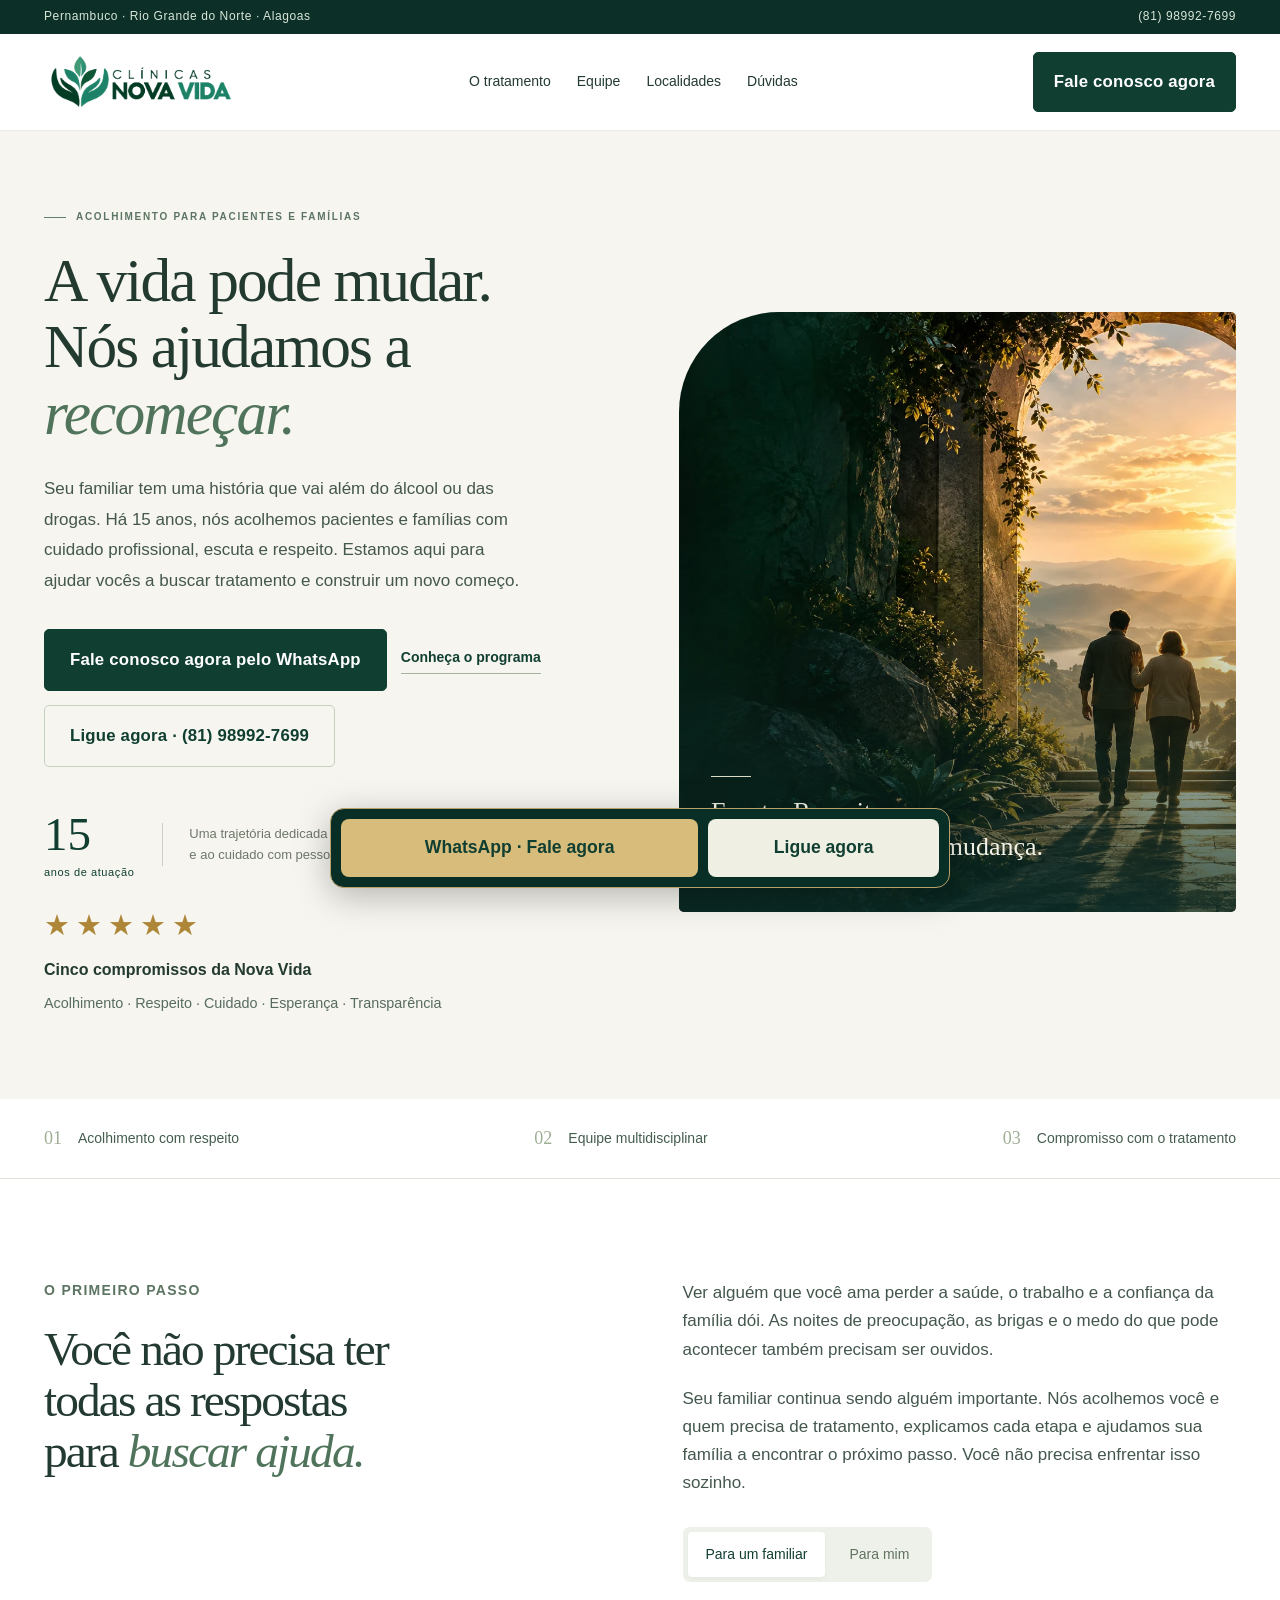
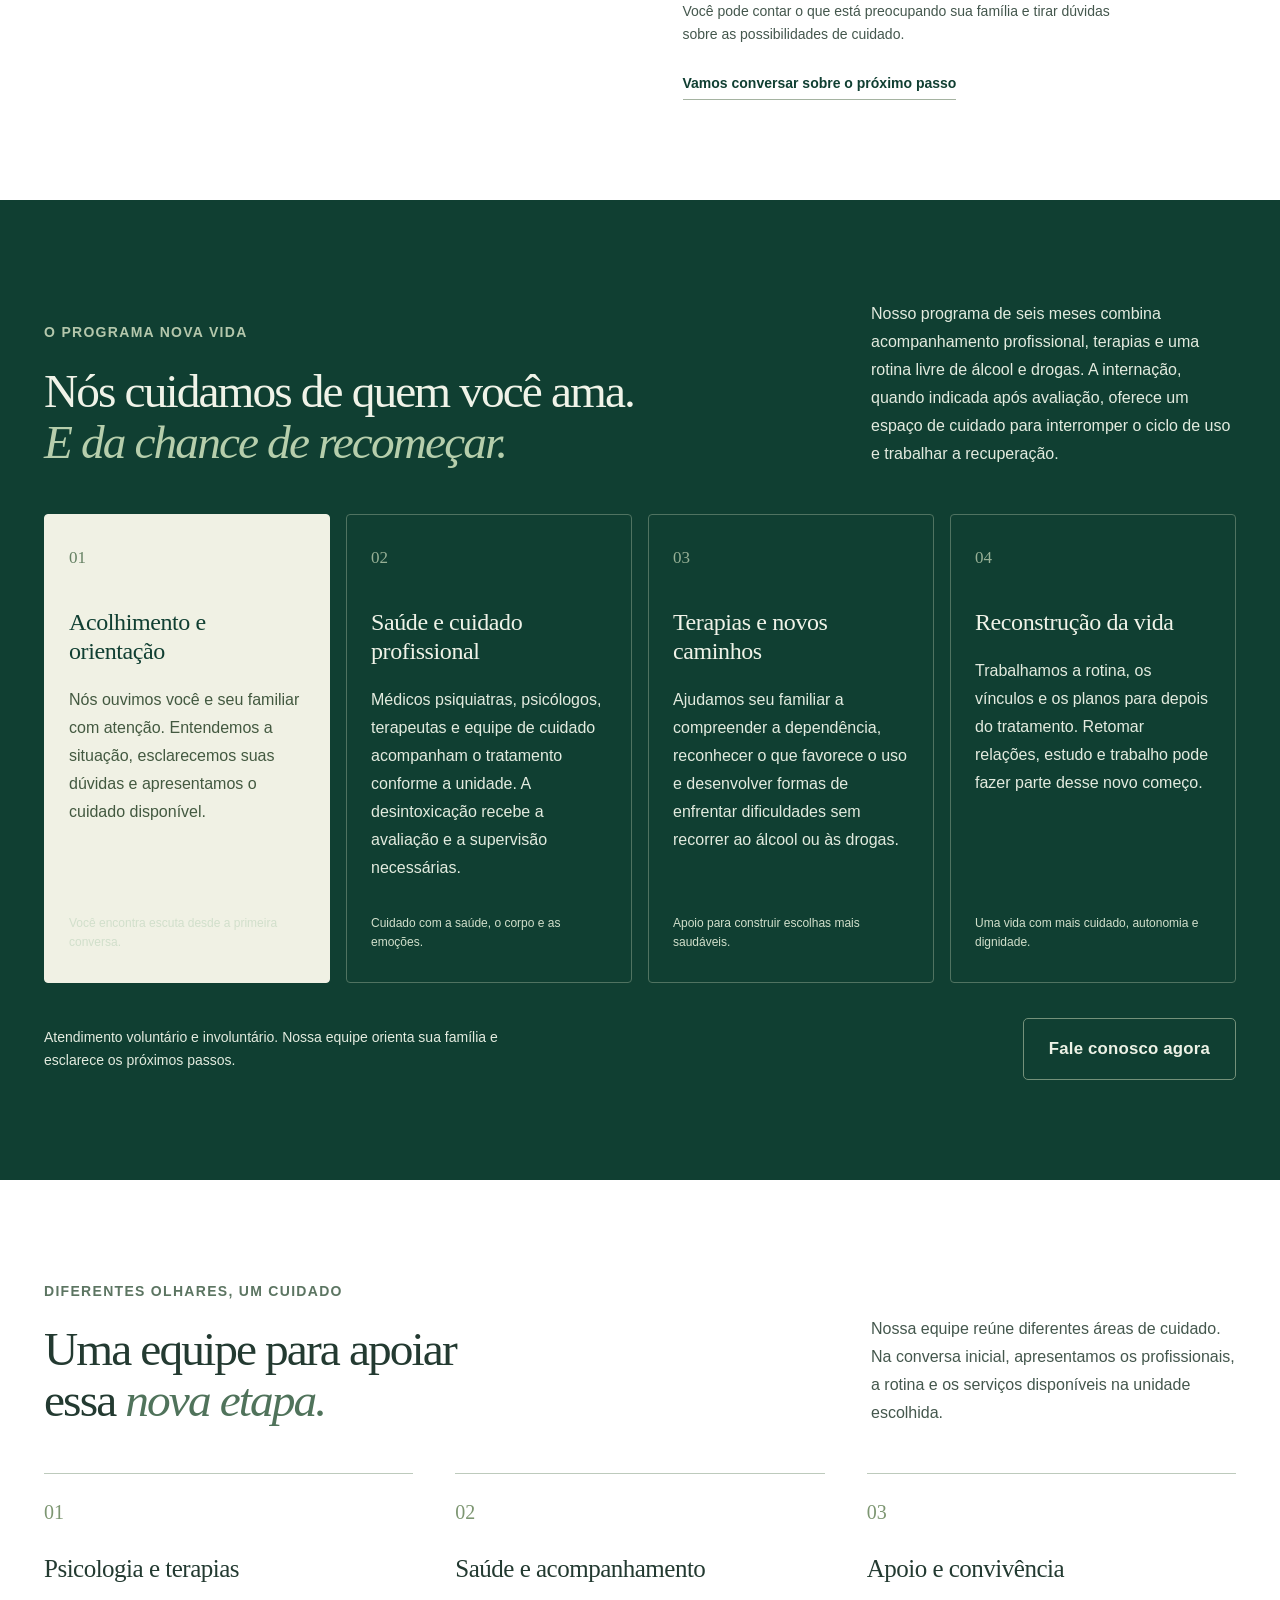
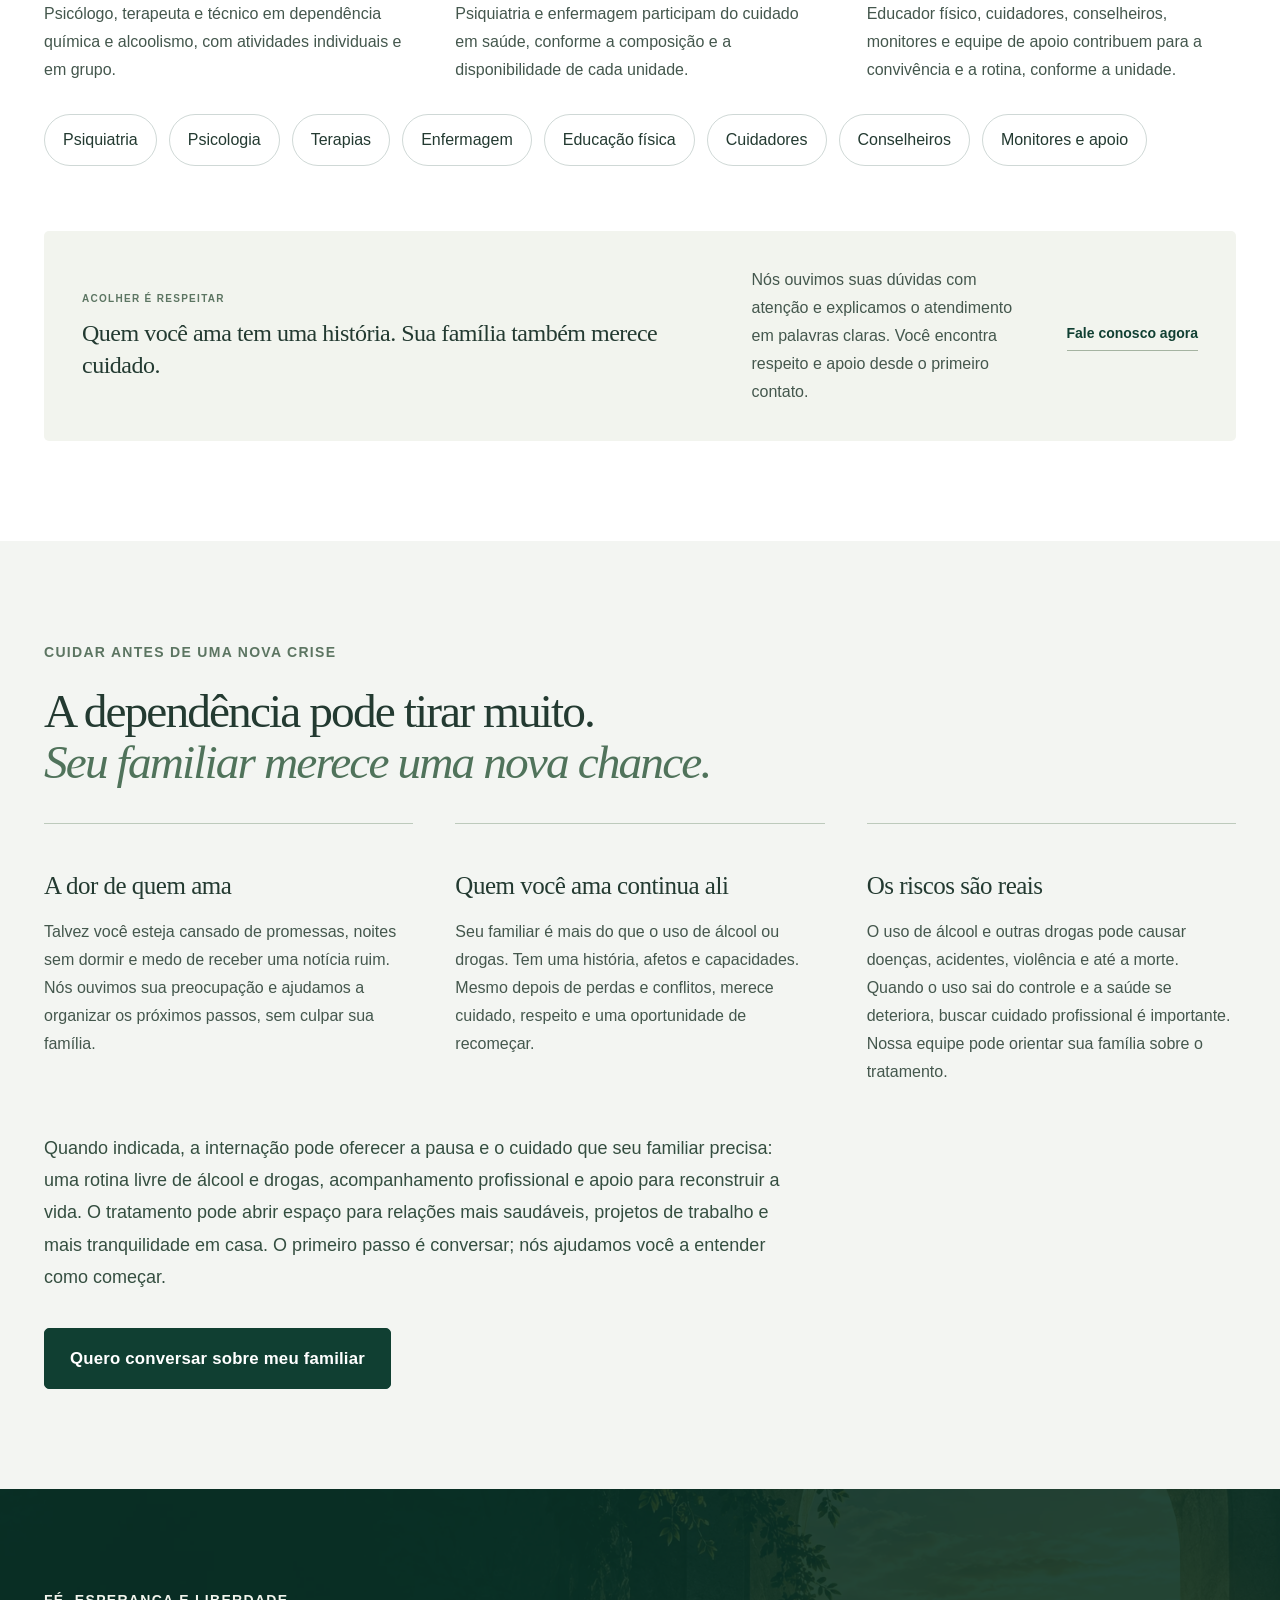
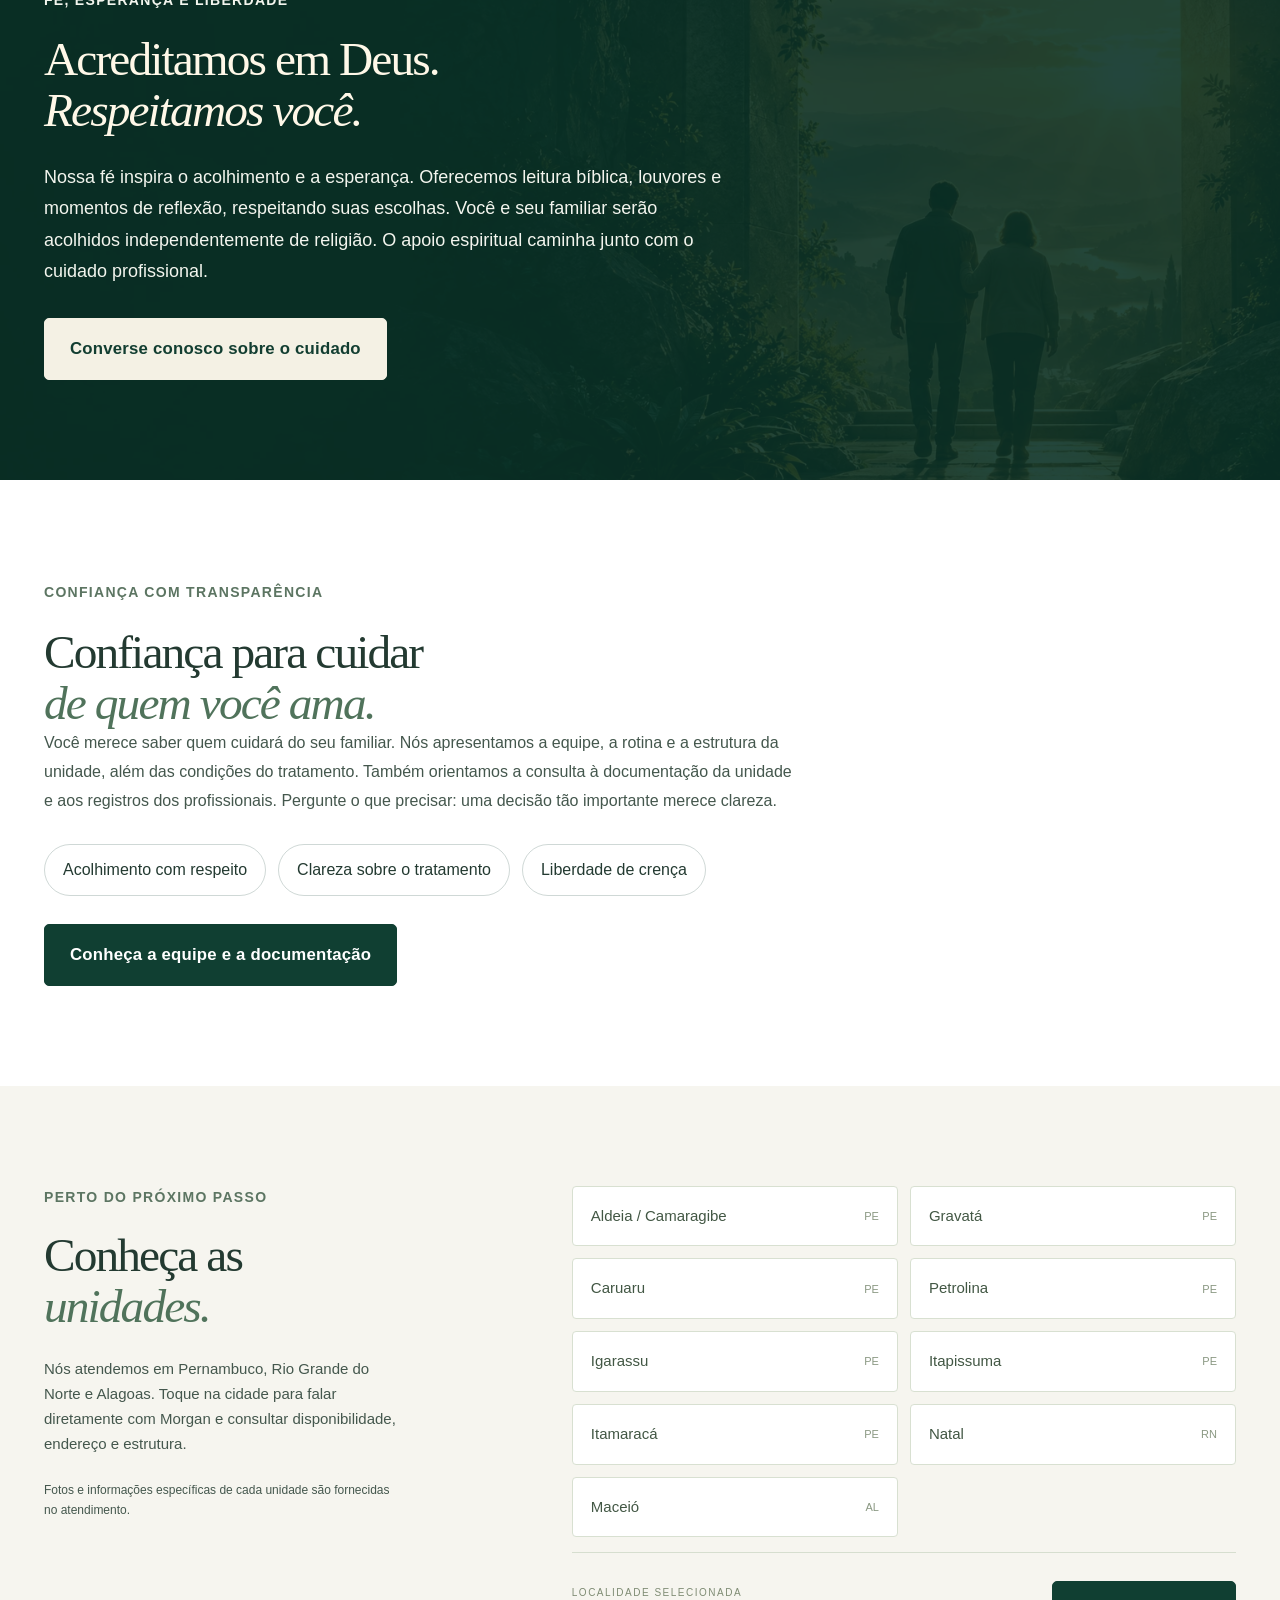
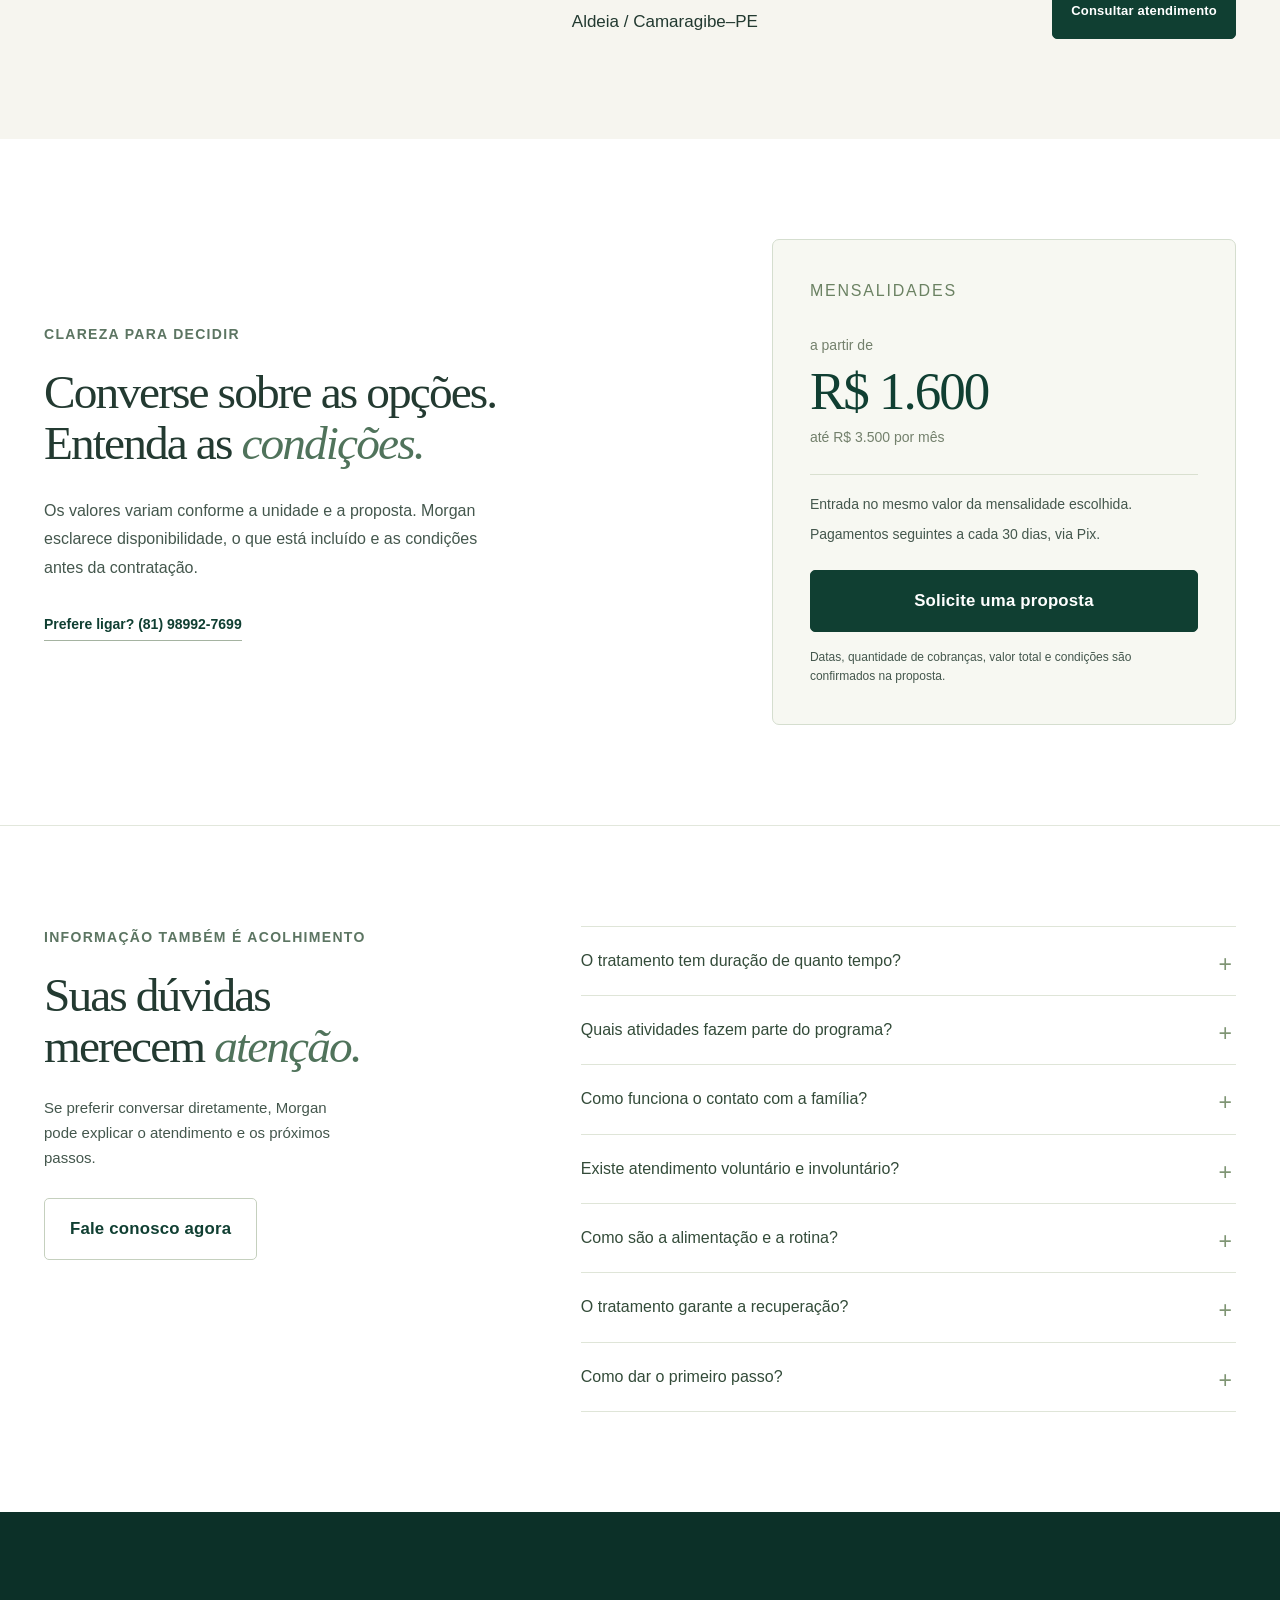
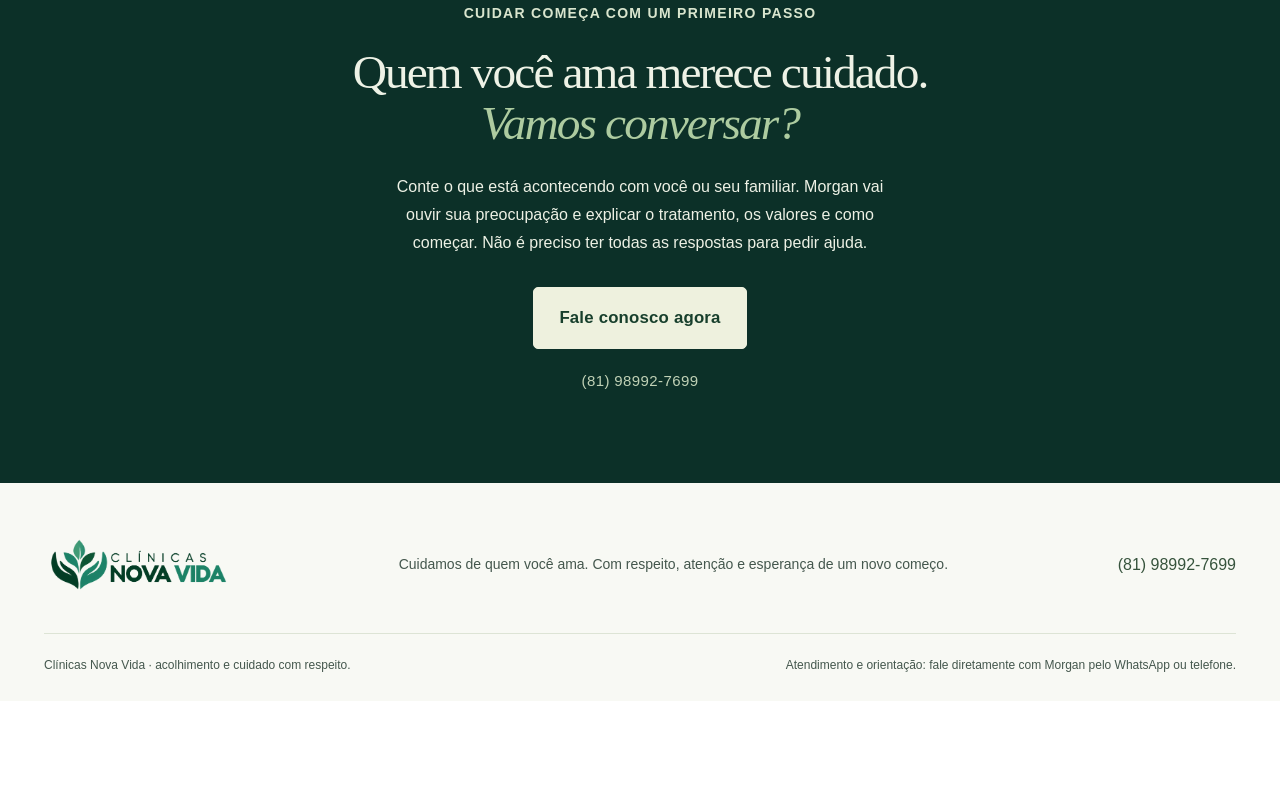
==== commit 5dc75fd7: "Melhora leitura, acolhimento familiar e contato direto Nova Vida" ====
--- a/index.html
+++ b/index.html
@@ -4,13 +4,13 @@
 <a class="skip" href="#conteudo">Ir para o conteúdo</a>
 <div class="topline"><div class="wrap"><span>Pernambuco · Rio Grande do Norte · Alagoas</span><a href="tel:+5581989927699">(81) 98992-7699</a></div></div>
 <header class="header"><div class="wrap navigation"><a aria-label="Clínicas Nova Vida, início" class="brand" href="#inicio"><img alt="Clínicas Nova Vida" height="87" src="logo.png" width="230"/></a><nav aria-label="Menu principal"><a href="#tratamento">O tratamento</a><a href="#equipe">Equipe</a><a href="#unidades">Localidades</a><a href="#duvidas">Dúvidas</a></nav><a class="button compact" href="https://wa.me/5581989927699?text=Ol%C3%A1%2C%20gostaria%20de%20conhecer%20o%20atendimento%20da%20Nova%20Vida." rel="noopener" target="_blank">Fale conosco agora</a></div></header>
-<main id="conteudo"><section class="hero" id="inicio"><div class="wrap hero-grid"><div class="hero-copy"><p class="eyebrow"><span></span> ACOLHIMENTO PARA PACIENTES E FAMÍLIAS</p><h1>A vida pode mudar.<br/>Nós ajudamos a <em>recomeçar.</em></h1><p class="hero-description">Há 15 anos, nós acolhemos pessoas que enfrentam a dependência de álcool e outras drogas e famílias que precisam de orientação. Cuidamos da pessoa, da sua história e da possibilidade de uma nova vida.</p><div class="hero-actions"><a class="button" href="https://wa.me/5581989927699?text=Ol%C3%A1%2C%20gostaria%20de%20conversar%20sobre%20as%20op%C3%A7%C3%B5es%20de%20atendimento." rel="noopener" target="_blank">Fale conosco agora pelo WhatsApp</a><a class="text-link" href="#tratamento">Conheça o programa</a><a class="button outline" href="tel:+5581989927699">Ligue agora · (81) 98992-7699</a></div><div class="hero-proof"><strong>15<span>anos de atuação</span></strong><div>Uma trajetória dedicada ao acolhimento<br/>e ao cuidado com pessoas.</div></div><div class="brand-stars"><span aria-hidden="true">★★★★★</span><strong>Cinco compromissos da Nova Vida</strong><p>Acolhimento · Respeito · Cuidado · Esperança · Transparência</p></div></div><figure class="hero-image"><img alt="Arte simbólica de duas pessoas caminhando em direção à luz, representando apoio e recomeço." fetchpriority="high" height="1024" src="renascimento.webp" width="1536"/><div class="image-label"><span class="small-line"></span><p>Escuta. Respeito.<br/><strong>Uma oportunidade de mudança.</strong></p></div></figure></div></section>
+<main id="conteudo"><section class="hero" id="inicio"><div class="wrap hero-grid"><div class="hero-copy"><p class="eyebrow"><span></span> ACOLHIMENTO PARA PACIENTES E FAMÍLIAS</p><h1>A vida pode mudar.<br/>Nós ajudamos a <em>recomeçar.</em></h1><p class="hero-description">Seu familiar tem uma história que vai além do álcool ou das drogas. Há 15 anos, nós acolhemos pacientes e famílias com cuidado profissional, escuta e respeito. Estamos aqui para ajudar vocês a buscar tratamento e construir um novo começo.</p><div class="hero-actions"><a class="button" href="https://wa.me/5581989927699?text=Ol%C3%A1%2C%20gostaria%20de%20conversar%20sobre%20as%20op%C3%A7%C3%B5es%20de%20atendimento." rel="noopener" target="_blank">Fale conosco agora pelo WhatsApp</a><a class="text-link" href="#tratamento">Conheça o programa</a><a class="button outline" href="tel:+5581989927699">Ligue agora · (81) 98992-7699</a></div><div class="hero-proof"><strong>15<span>anos de atuação</span></strong><div>Uma trajetória dedicada ao acolhimento<br/>e ao cuidado com pessoas.</div></div><div class="brand-stars"><span aria-hidden="true">★★★★★</span><strong>Cinco compromissos da Nova Vida</strong><p>Acolhimento · Respeito · Cuidado · Esperança · Transparência</p></div></div><figure class="hero-image"><img alt="Arte simbólica de duas pessoas caminhando em direção à luz, representando apoio e recomeço." fetchpriority="high" height="1024" src="renascimento.webp" width="1536"/><div class="image-label"><span class="small-line"></span><p>Escuta. Respeito.<br/><strong>Uma oportunidade de mudança.</strong></p></div></figure></div></section>
 <section aria-label="Princípios do cuidado" class="trust-strip"><div class="wrap"><span><i>01</i>Acolhimento com respeito</span><span><i>02</i>Equipe multidisciplinar</span><span><i>03</i>Compromisso com o tratamento</span></div></section>
-<section class="section introduction"><div class="wrap intro-grid"><div><p class="eyebrow">O PRIMEIRO PASSO</p><h2>Você não precisa ter<br/>todas as respostas<br/>para <em>buscar ajuda.</em></h2></div><div class="intro-content"><p>Filhos, irmãos, pais e companheiros também sentem o impacto da dependência. Conflitos, perdas no trabalho, dívidas, separações e medo pela saúde de quem amam podem tornar cada dia mais difícil.</p><p>Quem enfrenta a dependência continua tendo uma história, capacidades e vínculos que merecem cuidado. Nós ouvimos sem humilhar, orientamos a família e trabalhamos para ajudar a interromper o ciclo de uso e reconstruir a vida.</p><div aria-label="Para quem você busca informações?" class="audience-switch" role="group"><button aria-pressed="true" class="active" id="family" type="button">Para um familiar</button><button aria-pressed="false" id="patient" type="button">Para mim</button></div><p aria-live="polite" class="audience-text" id="audienceText">Você pode contar o que está preocupando sua família e tirar dúvidas sobre as possibilidades de cuidado.</p><a class="text-link" href="https://wa.me/5581989927699?text=Ol%C3%A1%2C%20gostaria%20de%20informa%C3%A7%C3%B5es%20para%20um%20familiar." id="audienceCTA" rel="noopener" target="_blank">Vamos conversar sobre o próximo passo</a></div></div></section>
-<section class="section treatment" id="tratamento"><div class="wrap"><div class="section-heading"><div><p class="eyebrow">O PROGRAMA NOVA VIDA</p><h2>Nós cuidamos da pessoa.<br/>E da chance de <em>mudar sua história.</em></h2></div><p>Nosso programa de seis meses reúne acolhimento, acompanhamento de nossos profissionais, terapias e uma rotina voltada à reconstrução da vida. Nós cuidamos de cada pessoa com atenção às suas necessidades.</p></div><div class="program-grid"><article class="program-card featured"><span class="card-number">01</span><h3>Acolhimento e orientação</h3><p>Nós ouvimos a pessoa e a família, entendemos suas necessidades e explicamos as possibilidades de tratamento. O primeiro passo é uma conversa respeitosa.</p><div class="card-bottom">O cuidado começa pela escuta.</div></article><article class="program-card"><span class="card-number">02</span><h3>Saúde e cuidado profissional</h3><p>Nossos profissionais avaliam as necessidades de saúde e acompanham o cuidado. A desintoxicação, quando indicada, exige avaliação e supervisão adequadas.</p><div class="card-bottom">Atenção às necessidades da pessoa.</div></article><article class="program-card"><span class="card-number">03</span><h3>Terapias e novos caminhos</h3><p>Trabalhamos a compreensão da dependência, os fatores ligados ao uso e estratégias para enfrentar dificuldades e prevenir recaídas.</p><div class="card-bottom">Participação e compromisso.</div></article><article class="program-card"><span class="card-number">04</span><h3>Reconstrução da vida</h3><p>Apoiamos a construção de uma rotina livre de drogas, o fortalecimento dos vínculos e os projetos de autonomia, estudo e trabalho. Cada trajetória tem seu tempo.</p><div class="card-bottom">A mudança se trabalha no dia a dia.</div></article></div><div class="program-footer"><p>Atendimento voluntário e involuntário. Nossa equipe orienta sua família e esclarece os próximos passos.</p><a class="button light" href="https://wa.me/5581989927699?text=Ol%C3%A1%2C%20quero%20entender%20como%20funciona%20o%20programa%20Nova%20Vida." rel="noopener" target="_blank">Fale conosco agora</a></div></div></section>
-<section class="section team" id="equipe"><div class="wrap"><div class="section-heading"><div><p class="eyebrow">DIFERENTES OLHARES, UM CUIDADO</p><h2>Uma equipe para apoiar<br/>essa <em>nova etapa.</em></h2></div><p>Nossa equipe reúne diferentes áreas de cuidado. Na conversa inicial, apresentamos os profissionais, a rotina e os serviços disponíveis na unidade escolhida.</p></div><div class="team-grid"><article><span aria-hidden="true" class="line-icon">01</span><h3>Psicologia e terapias</h3><p>Psicólogo, terapeuta e técnico em dependência química e alcoolismo, com atividades individuais e em grupo.</p></article><article><span aria-hidden="true" class="line-icon">02</span><h3>Saúde e acompanhamento</h3><p>Psiquiatria e enfermagem participam do cuidado em saúde, conforme a composição e a disponibilidade de cada unidade.</p></article><article><span aria-hidden="true" class="line-icon">03</span><h3>Apoio e convivência</h3><p>Educador físico, cuidadores, conselheiros, monitores e equipe de apoio contribuem para a convivência e a rotina, conforme a unidade.</p></article></div><div aria-label="Áreas de cuidado conforme a unidade" class="professional-rail"><span>Psiquiatria</span><span>Psicologia</span><span>Terapias</span><span>Enfermagem</span><span>Educação física</span><span>Cuidadores</span><span>Conselheiros</span><span>Monitores e apoio</span></div><div class="care-note"><div><p class="eyebrow">ACOLHER É RESPEITAR</p><h3>O paciente tem uma história.<br/>A família também precisa ser ouvida.</h3></div><p>Nosso atendimento começa por uma conversa humana, com explicações claras e espaço para suas dúvidas.</p><a class="text-link" href="https://wa.me/5581989927699?text=Ol%C3%A1%2C%20gostaria%20de%20tirar%20d%C3%BAvidas%20sobre%20o%20atendimento." rel="noopener" target="_blank">Fale conosco agora</a></div></div></section>
-<section class="section life-impact"><div class="wrap"><p class="eyebrow">CUIDAR ANTES DE UMA NOVA CRISE</p><h2>A dependência pode tirar muito.<br/><em>A pessoa ainda merece um futuro.</em></h2><div class="team-grid"><article><h3>A dor da família</h3><p>Noites sem dormir, conflitos, medo, dívidas e relações desgastadas. Nós acolhemos filhos, irmãos, pais e companheiros que já não sabem como ajudar.</p></article><article><h3>A dor de quem usa</h3><p>Perder trabalho, confiança e vínculos não apaga o valor de uma pessoa. Nós tratamos com respeito, sem reduzir sua história à dependência.</p></article><article><h3>Quando o risco aumenta</h3><p>Uso fora de controle, dirigir sob efeito de álcool, violência, dívidas relacionadas ao uso e problemas de saúde pedem atenção profissional. Em emergência, ligue 192.</p></article></div><p class="impact-summary">Há caminhos de cuidado. Nosso trabalho é ajudar cada pessoa a construir autonomia, fortalecer relações e encontrar possibilidades de uma vida com mais saúde e dignidade.</p><a class="button" href="https://wa.me/5581989927699" rel="noopener" target="_blank">Quero ajuda para minha família</a></div></section><section class="section faith"><div class="wrap"><p class="eyebrow">FÉ, ESPERANÇA E LIBERDADE</p><h2>Acreditamos em Deus.<br/><em>Respeitamos você.</em></h2><p>Leitura bíblica, louvores e momentos de reflexão fazem parte de nossa proposta de apoio espiritual. A participação respeita a liberdade de crença: ninguém precisa escolher uma religião para ser acolhido. O apoio espiritual complementa o cuidado profissional.</p><a class="button light" href="https://wa.me/5581989927699" rel="noopener" target="_blank">Converse conosco sobre o cuidado</a></div></section><section class="section credentials"><div class="wrap"><p class="eyebrow">CONFIANÇA COM TRANSPARÊNCIA</p><h2>Conheça quem vai <em>cuidar.</em></h2><p>Antes da contratação, solicite a documentação de regularização da unidade, a identificação do responsável técnico e os registros dos profissionais. Nossa equipe orienta essa consulta e apresenta a estrutura e as condições do atendimento.</p><div class="commitments"><span>Acolhimento com respeito</span><span>Clareza sobre o tratamento</span><span>Liberdade de crença</span></div><a class="button" href="https://wa.me/5581989927699?text=Gostaria%20de%20conhecer%20a%20equipe%20e%20a%20documentacao%20da%20unidade." rel="noopener" target="_blank">Conheça a equipe e a documentação</a></div></section><section class="section locations" id="unidades"><div class="wrap location-grid"><div><p class="eyebrow">PERTO DO PRÓXIMO PASSO</p><h2>Conheça as<br/><em>unidades.</em></h2><p>Nós atendemos em Pernambuco, Rio Grande do Norte e Alagoas. Toque na cidade para falar diretamente com Morgan e consultar disponibilidade, endereço e estrutura.</p><p class="location-foot">Fotos e informações específicas de cada unidade são fornecidas no atendimento.</p></div><div><div aria-label="Escolha a localidade" class="location-buttons" role="group"><a class="city-card" href="https://wa.me/5581989927699?text=Ol%C3%A1%2C%20gostaria%20de%20informa%C3%A7%C3%B5es%20sobre%20Aldeia%20/%20Camaragibe%E2%80%93PE." rel="noopener" target="_blank">Aldeia / Camaragibe <span>PE</span></a><a class="city-card" href="https://wa.me/5581989927699?text=Ol%C3%A1%2C%20gostaria%20de%20informa%C3%A7%C3%B5es%20sobre%20Gravat%C3%A1%E2%80%93PE." rel="noopener" target="_blank">Gravatá <span>PE</span></a><a class="city-card" href="https://wa.me/5581989927699?text=Ol%C3%A1%2C%20gostaria%20de%20informa%C3%A7%C3%B5es%20sobre%20Caruaru%E2%80%93PE." rel="noopener" target="_blank">Caruaru <span>PE</span></a><a class="city-card" href="https://wa.me/5581989927699?text=Ol%C3%A1%2C%20gostaria%20de%20informa%C3%A7%C3%B5es%20sobre%20Petrolina%E2%80%93PE." rel="noopener" target="_blank">Petrolina <span>PE</span></a><a class="city-card" href="https://wa.me/5581989927699?text=Ol%C3%A1%2C%20gostaria%20de%20informa%C3%A7%C3%B5es%20sobre%20Igarassu%E2%80%93PE." rel="noopener" target="_blank">Igarassu <span>PE</span></a><a class="city-card" href="https://wa.me/5581989927699?text=Ol%C3%A1%2C%20gostaria%20de%20informa%C3%A7%C3%B5es%20sobre%20Itapissuma%E2%80%93PE." rel="noopener" target="_blank">Itapissuma <span>PE</span></a><a class="city-card" href="https://wa.me/5581989927699?text=Ol%C3%A1%2C%20gostaria%20de%20informa%C3%A7%C3%B5es%20sobre%20Itamarac%C3%A1%E2%80%93PE." rel="noopener" target="_blank">Itamaracá <span>PE</span></a><a class="city-card" href="https://wa.me/5581989927699?text=Ol%C3%A1%2C%20gostaria%20de%20informa%C3%A7%C3%B5es%20sobre%20Natal%E2%80%93RN." rel="noopener" target="_blank">Natal <span>RN</span></a><a class="city-card" href="https://wa.me/5581989927699?text=Ol%C3%A1%2C%20gostaria%20de%20informa%C3%A7%C3%B5es%20sobre%20Macei%C3%B3%E2%80%93AL." rel="noopener" target="_blank">Maceió <span>AL</span></a></div><div class="location-selection"><div><span>LOCALIDADE SELECIONADA</span><strong aria-live="polite" id="selectedCity">Aldeia / Camaragibe–PE</strong></div><a class="button" href="https://wa.me/5581989927699?text=Ol%C3%A1%2C%20gostaria%20de%20informa%C3%A7%C3%B5es%20sobre%20Aldeia%20%2F%20Camaragibe%E2%80%93PE." id="cityCTA" rel="noopener" target="_blank">Consultar atendimento</a></div></div></div></section>
+<section class="section introduction"><div class="wrap intro-grid"><div><p class="eyebrow">O PRIMEIRO PASSO</p><h2>Você não precisa ter<br/>todas as respostas<br/>para <em>buscar ajuda.</em></h2></div><div class="intro-content"><p>Ver alguém que você ama perder a saúde, o trabalho e a confiança da família dói. As noites de preocupação, as brigas e o medo do que pode acontecer também precisam ser ouvidos.</p><p>Seu familiar continua sendo alguém importante. Nós acolhemos você e quem precisa de tratamento, explicamos cada etapa e ajudamos sua família a encontrar o próximo passo. Você não precisa enfrentar isso sozinho.</p><div aria-label="Para quem você busca informações?" class="audience-switch" role="group"><button aria-pressed="true" class="active" id="family" type="button">Para um familiar</button><button aria-pressed="false" id="patient" type="button">Para mim</button></div><p aria-live="polite" class="audience-text" id="audienceText">Você pode contar o que está preocupando sua família e tirar dúvidas sobre as possibilidades de cuidado.</p><a class="text-link" href="https://wa.me/5581989927699?text=Ol%C3%A1%2C%20gostaria%20de%20informa%C3%A7%C3%B5es%20para%20um%20familiar." id="audienceCTA" rel="noopener" target="_blank">Vamos conversar sobre o próximo passo</a></div></div></section>
+<section class="section treatment" id="tratamento"><div class="wrap"><div class="section-heading"><div><p class="eyebrow">O PROGRAMA NOVA VIDA</p><h2>Nós cuidamos de quem você ama.<br/><em>E da chance de recomeçar.</em></h2></div><p>Nosso programa de seis meses combina acompanhamento profissional, terapias e uma rotina livre de álcool e drogas. A internação, quando indicada após avaliação, oferece um espaço de cuidado para interromper o ciclo de uso e trabalhar a recuperação.</p></div><div class="program-grid"><article class="program-card featured"><span class="card-number">01</span><h3>Acolhimento e orientação</h3><p>Nós ouvimos você e seu familiar com atenção. Entendemos a situação, esclarecemos suas dúvidas e apresentamos o cuidado disponível.</p><div class="card-bottom">Você encontra escuta desde a primeira conversa.</div></article><article class="program-card"><span class="card-number">02</span><h3>Saúde e cuidado profissional</h3><p>Médicos psiquiatras, psicólogos, terapeutas e equipe de cuidado acompanham o tratamento conforme a unidade. A desintoxicação recebe a avaliação e a supervisão necessárias.</p><div class="card-bottom">Cuidado com a saúde, o corpo e as emoções.</div></article><article class="program-card"><span class="card-number">03</span><h3>Terapias e novos caminhos</h3><p>Ajudamos seu familiar a compreender a dependência, reconhecer o que favorece o uso e desenvolver formas de enfrentar dificuldades sem recorrer ao álcool ou às drogas.</p><div class="card-bottom">Apoio para construir escolhas mais saudáveis.</div></article><article class="program-card"><span class="card-number">04</span><h3>Reconstrução da vida</h3><p>Trabalhamos a rotina, os vínculos e os planos para depois do tratamento. Retomar relações, estudo e trabalho pode fazer parte desse novo começo.</p><div class="card-bottom">Uma vida com mais cuidado, autonomia e dignidade.</div></article></div><div class="program-footer"><p>Atendimento voluntário e involuntário. Nossa equipe orienta sua família e esclarece os próximos passos.</p><a class="button light" href="https://wa.me/5581989927699?text=Ol%C3%A1%2C%20quero%20entender%20como%20funciona%20o%20programa%20Nova%20Vida." rel="noopener" target="_blank">Fale conosco agora</a></div></div></section>
+<section class="section team" id="equipe"><div class="wrap"><div class="section-heading"><div><p class="eyebrow">DIFERENTES OLHARES, UM CUIDADO</p><h2>Uma equipe para apoiar<br/>essa <em>nova etapa.</em></h2></div><p>Nossa equipe reúne diferentes áreas de cuidado. Na conversa inicial, apresentamos os profissionais, a rotina e os serviços disponíveis na unidade escolhida.</p></div><div class="team-grid"><article><span aria-hidden="true" class="line-icon">01</span><h3>Psicologia e terapias</h3><p>Psicólogo, terapeuta e técnico em dependência química e alcoolismo, com atividades individuais e em grupo.</p></article><article><span aria-hidden="true" class="line-icon">02</span><h3>Saúde e acompanhamento</h3><p>Psiquiatria e enfermagem participam do cuidado em saúde, conforme a composição e a disponibilidade de cada unidade.</p></article><article><span aria-hidden="true" class="line-icon">03</span><h3>Apoio e convivência</h3><p>Educador físico, cuidadores, conselheiros, monitores e equipe de apoio contribuem para a convivência e a rotina, conforme a unidade.</p></article></div><div aria-label="Áreas de cuidado conforme a unidade" class="professional-rail"><span>Psiquiatria</span><span>Psicologia</span><span>Terapias</span><span>Enfermagem</span><span>Educação física</span><span>Cuidadores</span><span>Conselheiros</span><span>Monitores e apoio</span></div><div class="care-note"><div><p class="eyebrow">ACOLHER É RESPEITAR</p><h3>Quem você ama tem uma história. Sua família também merece cuidado.</h3></div><p>Nós ouvimos suas dúvidas com atenção e explicamos o atendimento em palavras claras. Você encontra respeito e apoio desde o primeiro contato.</p><a class="text-link" href="https://wa.me/5581989927699?text=Ol%C3%A1%2C%20gostaria%20de%20tirar%20d%C3%BAvidas%20sobre%20o%20atendimento." rel="noopener" target="_blank">Fale conosco agora</a></div></div></section>
+<section class="section life-impact"><div class="wrap"><p class="eyebrow">CUIDAR ANTES DE UMA NOVA CRISE</p><h2>A dependência pode tirar muito.<br/><em>Seu familiar merece uma nova chance.</em></h2><div class="team-grid"><article><h3>A dor de quem ama</h3><p>Talvez você esteja cansado de promessas, noites sem dormir e medo de receber uma notícia ruim. Nós ouvimos sua preocupação e ajudamos a organizar os próximos passos, sem culpar sua família.</p></article><article><h3>Quem você ama continua ali</h3><p>Seu familiar é mais do que o uso de álcool ou drogas. Tem uma história, afetos e capacidades. Mesmo depois de perdas e conflitos, merece cuidado, respeito e uma oportunidade de recomeçar.</p></article><article><h3>Os riscos são reais</h3><p>O uso de álcool e outras drogas pode causar doenças, acidentes, violência e até a morte. Quando o uso sai do controle e a saúde se deteriora, buscar cuidado profissional é importante. Nossa equipe pode orientar sua família sobre o tratamento.</p></article></div><p class="impact-summary">Quando indicada, a internação pode oferecer a pausa e o cuidado que seu familiar precisa: uma rotina livre de álcool e drogas, acompanhamento profissional e apoio para reconstruir a vida. O tratamento pode abrir espaço para relações mais saudáveis, projetos de trabalho e mais tranquilidade em casa. O primeiro passo é conversar; nós ajudamos você a entender como começar.</p><a class="button" href="https://wa.me/5581989927699" rel="noopener" target="_blank">Quero conversar sobre meu familiar</a></div></section><section class="section faith"><div class="wrap"><p class="eyebrow">FÉ, ESPERANÇA E LIBERDADE</p><h2>Acreditamos em Deus.<br/><em>Respeitamos você.</em></h2><p>Nossa fé inspira o acolhimento e a esperança. Oferecemos leitura bíblica, louvores e momentos de reflexão, respeitando suas escolhas. Você e seu familiar serão acolhidos independentemente de religião. O apoio espiritual caminha junto com o cuidado profissional.</p><a class="button light" href="https://wa.me/5581989927699" rel="noopener" target="_blank">Converse conosco sobre o cuidado</a></div></section><section class="section credentials"><div class="wrap"><p class="eyebrow">CONFIANÇA COM TRANSPARÊNCIA</p><h2>Confiança para cuidar<br/><em>de quem você ama.</em></h2><p>Você merece saber quem cuidará do seu familiar. Nós apresentamos a equipe, a rotina e a estrutura da unidade, além das condições do tratamento. Também orientamos a consulta à documentação da unidade e aos registros dos profissionais. Pergunte o que precisar: uma decisão tão importante merece clareza.</p><div class="commitments"><span>Acolhimento com respeito</span><span>Clareza sobre o tratamento</span><span>Liberdade de crença</span></div><a class="button" href="https://wa.me/5581989927699?text=Gostaria%20de%20conhecer%20a%20equipe%20e%20a%20documentacao%20da%20unidade." rel="noopener" target="_blank">Conheça a equipe e a documentação</a></div></section><section class="section locations" id="unidades"><div class="wrap location-grid"><div><p class="eyebrow">PERTO DO PRÓXIMO PASSO</p><h2>Conheça as<br/><em>unidades.</em></h2><p>Nós atendemos em Pernambuco, Rio Grande do Norte e Alagoas. Toque na cidade para falar diretamente com Morgan e consultar disponibilidade, endereço e estrutura.</p><p class="location-foot">Fotos e informações específicas de cada unidade são fornecidas no atendimento.</p></div><div><div aria-label="Escolha a localidade" class="location-buttons" role="group"><a class="city-card" href="https://wa.me/5581989927699?text=Ol%C3%A1%2C%20gostaria%20de%20informa%C3%A7%C3%B5es%20sobre%20Aldeia%20/%20Camaragibe%E2%80%93PE." rel="noopener" target="_blank">Aldeia / Camaragibe <span>PE</span></a><a class="city-card" href="https://wa.me/5581989927699?text=Ol%C3%A1%2C%20gostaria%20de%20informa%C3%A7%C3%B5es%20sobre%20Gravat%C3%A1%E2%80%93PE." rel="noopener" target="_blank">Gravatá <span>PE</span></a><a class="city-card" href="https://wa.me/5581989927699?text=Ol%C3%A1%2C%20gostaria%20de%20informa%C3%A7%C3%B5es%20sobre%20Caruaru%E2%80%93PE." rel="noopener" target="_blank">Caruaru <span>PE</span></a><a class="city-card" href="https://wa.me/5581989927699?text=Ol%C3%A1%2C%20gostaria%20de%20informa%C3%A7%C3%B5es%20sobre%20Petrolina%E2%80%93PE." rel="noopener" target="_blank">Petrolina <span>PE</span></a><a class="city-card" href="https://wa.me/5581989927699?text=Ol%C3%A1%2C%20gostaria%20de%20informa%C3%A7%C3%B5es%20sobre%20Igarassu%E2%80%93PE." rel="noopener" target="_blank">Igarassu <span>PE</span></a><a class="city-card" href="https://wa.me/5581989927699?text=Ol%C3%A1%2C%20gostaria%20de%20informa%C3%A7%C3%B5es%20sobre%20Itapissuma%E2%80%93PE." rel="noopener" target="_blank">Itapissuma <span>PE</span></a><a class="city-card" href="https://wa.me/5581989927699?text=Ol%C3%A1%2C%20gostaria%20de%20informa%C3%A7%C3%B5es%20sobre%20Itamarac%C3%A1%E2%80%93PE." rel="noopener" target="_blank">Itamaracá <span>PE</span></a><a class="city-card" href="https://wa.me/5581989927699?text=Ol%C3%A1%2C%20gostaria%20de%20informa%C3%A7%C3%B5es%20sobre%20Natal%E2%80%93RN." rel="noopener" target="_blank">Natal <span>RN</span></a><a class="city-card" href="https://wa.me/5581989927699?text=Ol%C3%A1%2C%20gostaria%20de%20informa%C3%A7%C3%B5es%20sobre%20Macei%C3%B3%E2%80%93AL." rel="noopener" target="_blank">Maceió <span>AL</span></a></div><div class="location-selection"><div><span>LOCALIDADE SELECIONADA</span><strong aria-live="polite" id="selectedCity">Aldeia / Camaragibe–PE</strong></div><a class="button" href="https://wa.me/5581989927699?text=Ol%C3%A1%2C%20gostaria%20de%20informa%C3%A7%C3%B5es%20sobre%20Aldeia%20%2F%20Camaragibe%E2%80%93PE." id="cityCTA" rel="noopener" target="_blank">Consultar atendimento</a></div></div></div></section>
 <section class="section pricing"><div class="wrap pricing-grid"><div><p class="eyebrow">CLAREZA PARA DECIDIR</p><h2>Converse sobre as opções.<br/>Entenda as <em>condições.</em></h2><p>Os valores variam conforme a unidade e a proposta. Morgan esclarece disponibilidade, o que está incluído e as condições antes da contratação.</p><a class="text-link" href="tel:+5581989927699">Prefere ligar? (81) 98992-7699</a></div><div class="price-card"><p>MENSALIDADES</p><div class="price"><span>a partir de</span><strong>R$ 1.600</strong><span>até R$ 3.500 por mês</span></div><div class="price-details"><p>Entrada no mesmo valor da mensalidade escolhida.</p><p>Pagamentos seguintes a cada 30 dias, via Pix.</p></div><a class="button" href="https://wa.me/5581989927699?text=Ol%C3%A1%2C%20gostaria%20de%20esclarecer%20valores%20e%20condi%C3%A7%C3%B5es%20do%20tratamento." rel="noopener" target="_blank">Solicite uma proposta</a><p class="price-small">Datas, quantidade de cobranças, valor total e condições são confirmados na proposta.</p></div></div></section>
-<section class="section faq" id="duvidas"><div class="wrap faq-grid"><div><p class="eyebrow">INFORMAÇÃO TAMBÉM É ACOLHIMENTO</p><h2>Suas dúvidas<br/>merecem <em>atenção.</em></h2><p>Se preferir conversar diretamente, Morgan pode explicar o atendimento e os próximos passos.</p><a class="button outline" href="https://wa.me/5581989927699?text=Ol%C3%A1%2C%20quero%20falar%20com%20Morgan%20para%20esclarecer%20d%C3%BAvidas." rel="noopener" target="_blank">Fale conosco agora</a></div><div class="faq-list"><details><summary>O tratamento tem duração de quanto tempo?</summary><p>Nosso programa tem seis meses, com diferentes etapas de cuidado. Nossa equipe explica o plano de atendimento e as necessidades de cada pessoa.</p></details><details><summary>Quais atividades fazem parte do programa?</summary><p>Desintoxicação, conscientização, terapias e atendimentos individuais e em grupo integram o nosso programa. A equipe e a rotina são confirmadas conforme a unidade.</p></details><details><summary>Como funciona o contato com a família?</summary><p>A nossa rotina prevê visitas mensais e ligações semanais. Durante a permanência, não é permitido portar celular. As regras são esclarecidas antes da contratação.</p></details><details><summary>Existe atendimento voluntário e involuntário?</summary><p>Sim. Nós atendemos nas modalidades voluntária e involuntária. Fale com nossa equipe para entender o atendimento e receber orientação sobre o seu caso.</p></details><details><summary>Como são a alimentação e a rotina?</summary><p>Oferecemos quatro refeições diárias: café da manhã, almoço, lanche da tarde e jantar. Atividades de convivência e lazer podem integrar a rotina conforme a unidade. O foco é o compromisso com o tratamento.</p></details><details><summary>O tratamento garante a recuperação?</summary><p>Não é possível garantir um resultado individual. O programa oferece apoio profissional para trabalhar a recuperação; a avaliação ajuda a entender as possibilidades de cuidado.</p></details><details><summary>Como dar o primeiro passo?</summary><p>Fale com Morgan pelo WhatsApp ou telefone. Você poderá esclarecer as opções de atendimento, disponibilidade, valores e condições antes de decidir.</p></details></div></div></section>
-<section class="final-cta"><div class="wrap"><p class="eyebrow">UMA CONVERSA PODE SER O PRIMEIRO PASSO</p><h2>Vamos falar sobre<br/>uma oportunidade de <em>mudança?</em></h2><p>Conte com um atendimento que escuta sua dúvida e explica as possibilidades.</p><a class="button cream" href="https://wa.me/5581989927699?text=Ol%C3%A1%2C%20gostaria%20de%20conversar%20com%20Morgan%20sobre%20o%20atendimento%20da%20Nova%20Vida." rel="noopener" target="_blank">Fale conosco agora</a><a class="final-phone" href="tel:+5581989927699">(81) 98992-7699</a></div></section></main>
-<footer class="footer"><div class="wrap"><div class="footer-top"><img alt="Clínicas Nova Vida" height="87" src="logo.png" width="230"/><p>Acolhimento, respeito e compromisso<br/>com uma nova possibilidade de cuidado.</p><a href="tel:+5581989927699">(81) 98992-7699</a></div><div class="footer-bottom"><p>Clínicas Nova Vida · acolhimento e cuidado com respeito.</p><p>Em risco imediato à vida, procure atendimento de emergência. SAMU: 192.</p></div></div></footer><div aria-label="Fale com a Nova Vida" class="contact-dock"><a href="https://wa.me/5581989927699" rel="noopener" target="_blank">WhatsApp · Fale agora</a><a href="tel:+5581989927699">Ligue agora</a></div><script defer="" src="app.js"></script></body></html>
+<section class="section faq" id="duvidas"><div class="wrap faq-grid"><div><p class="eyebrow">INFORMAÇÃO TAMBÉM É ACOLHIMENTO</p><h2>Suas dúvidas<br/>merecem <em>atenção.</em></h2><p>Se preferir conversar diretamente, Morgan pode explicar o atendimento e os próximos passos.</p><a class="button outline" href="https://wa.me/5581989927699?text=Ol%C3%A1%2C%20quero%20falar%20com%20Morgan%20para%20esclarecer%20d%C3%BAvidas." rel="noopener" target="_blank">Fale conosco agora</a></div><div class="faq-list"><details><summary>O tratamento tem duração de quanto tempo?</summary><p>Nosso programa tem seis meses, com diferentes etapas de cuidado. Nossa equipe explica o plano de atendimento e as necessidades do seu familiar.</p></details><details><summary>Quais atividades fazem parte do programa?</summary><p>Desintoxicação, conscientização, terapias e atendimentos individuais e em grupo integram o nosso programa. A equipe e a rotina são confirmadas conforme a unidade.</p></details><details><summary>Como funciona o contato com a família?</summary><p>A nossa rotina prevê visitas mensais e ligações semanais. Durante a permanência, não é permitido portar celular. As regras são esclarecidas antes da contratação.</p></details><details><summary>Existe atendimento voluntário e involuntário?</summary><p>Sim. Nós atendemos nas modalidades voluntária e involuntária. Fale com nossa equipe para entender o atendimento e receber orientação sobre o seu caso.</p></details><details><summary>Como são a alimentação e a rotina?</summary><p>Oferecemos quatro refeições diárias: café da manhã, almoço, lanche da tarde e jantar. Atividades de convivência e lazer podem integrar a rotina conforme a unidade. O foco é o compromisso com o tratamento.</p></details><details><summary>O tratamento garante a recuperação?</summary><p>Não é possível garantir um resultado individual. Nós oferecemos acompanhamento profissional e apoio à recuperação. Cada familiar tem suas necessidades; nossa equipe explica o plano de cuidado e acompanha esse caminho.</p></details><details><summary>Como dar o primeiro passo?</summary><p>Fale com Morgan pelo WhatsApp ou telefone. Você poderá esclarecer as opções de atendimento, disponibilidade, valores e condições antes de decidir.</p></details></div></div></section>
+<section class="final-cta"><div class="wrap"><p class="eyebrow">CUIDAR COMEÇA COM UM PRIMEIRO PASSO</p><h2>Quem você ama merece cuidado.<br/><em>Vamos conversar?</em></h2><p>Conte o que está acontecendo com você ou seu familiar. Morgan vai ouvir sua preocupação e explicar o tratamento, os valores e como começar. Não é preciso ter todas as respostas para pedir ajuda.</p><a class="button cream" href="https://wa.me/5581989927699?text=Ol%C3%A1%2C%20gostaria%20de%20conversar%20com%20Morgan%20sobre%20o%20atendimento%20da%20Nova%20Vida." rel="noopener" target="_blank">Fale conosco agora</a><a class="final-phone" href="tel:+5581989927699">(81) 98992-7699</a></div></section></main>
+<footer class="footer"><div class="wrap"><div class="footer-top"><img alt="Clínicas Nova Vida" height="87" src="logo.png" width="230"/><p>Cuidamos de quem você ama. Com respeito, atenção e esperança de um novo começo.</p><a href="tel:+5581989927699">(81) 98992-7699</a></div><div class="footer-bottom"><p>Clínicas Nova Vida · acolhimento e cuidado com respeito.</p><p>Atendimento e orientação: fale diretamente com Morgan pelo WhatsApp ou telefone.</p></div></div></footer><div aria-label="Fale com a Nova Vida" class="contact-dock"><a href="https://wa.me/5581989927699" rel="noopener" target="_blank">WhatsApp · Fale agora</a><a href="tel:+5581989927699">Ligue agora</a></div><script defer="" src="app.js"></script></body></html>
--- a/style.css
+++ b/style.css
@@ -14,3 +14,6 @@
 html{scroll-padding-top:140px}body{padding-bottom:100px}.hero-actions{flex-wrap:wrap;gap:14px}.button{min-height:58px;font-size:1.05rem;font-weight:700}.header .button{min-height:60px}.hero-image img{object-fit:cover}.hero-image{min-height:520px}.contact-dock{position:fixed;z-index:100;bottom:16px;left:50%;transform:translateX(-50%);display:flex;gap:10px;background:#082e25;padding:10px;border:1px solid #b9a06b;border-radius:14px;box-shadow:0 8px 35px #0004;width:min(620px,calc(100% - 24px))}.contact-dock a{display:flex;justify-content:center;align-items:center;text-align:center;min-height:58px;border-radius:8px;text-decoration:none;font-size:1.1rem;font-weight:700;padding:10px;flex:1;color:#103f32;background:#eff0e3}.contact-dock a:first-child{flex:1.6;background:#d7bc7b}.professional-rail{display:flex;gap:12px;flex-wrap:wrap;margin:30px 0}.professional-rail span,.commitments span{padding:12px 18px;border:1px solid #103f3233;border-radius:30px;font-size:1rem}.life-impact{background:#f3f5f2}.impact-summary{max-width:750px;margin:30px 0;font-size:1.15rem;line-height:1.8}.faith{position:relative;isolation:isolate;background:#103f32;color:#f4f2e8;overflow:hidden}.faith .wrap{position:relative;z-index:1}.faith p:not(.eyebrow){max-width:700px;font-size:1.15rem;line-height:1.8}.faith:before{content:'';position:absolute;inset:0;background:url('renascimento.webp') right center/cover no-repeat;opacity:.12}.faith h2{color:#f4f2e8}.credentials p{max-width:760px;line-height:1.8}.commitments{display:flex;gap:12px;flex-wrap:wrap;margin:28px 0}a:focus-visible,button:focus-visible{outline:3px solid #b88d31;outline-offset:4px}@media(max-width:700px){.hero-actions .button{width:100%}.hero-image{min-height:360px}.contact-dock a{font-size:1rem}.header .brand img{width:150px}.header .button{font-size:.95rem;padding:12px}.professional-rail{gap:8px}.professional-rail span{font-size:.9rem;padding:9px 12px}.section{padding-top:65px;padding-bottom:65px}.team-grid article{padding:24px}}
 
 .brand-stars{margin-top:24px}.brand-stars>span{display:block;color:#ad8638;font-size:1.8rem;letter-spacing:6px}.brand-stars strong{display:block;font-size:1rem;margin:8px 0}.brand-stars p{font-size:.9rem;line-height:1.6;color:#586b61}
+
+/* Leitura acolhedora: contraste alto e espaço para respirar */
+:root{--soft:#44574d}.faith{background:#0b3228}.faith:before{opacity:.1}.faith h2,.faith h2 em{color:#fff8e8}.faith p,.faith .eyebrow{color:#f3f5ee}.faith .eyebrow{font-size:.875rem}.faith p:not(.eyebrow){font-size:1.125rem;line-height:1.75;margin:26px 0 30px;max-width:680px}.faith .button.light{background:#f4f1e4;color:#123e31;border-color:#f4f1e4}.faith .wrap{position:relative;z-index:1}.team-grid p,.section-heading>p,.program-card p,.faq-list p,.care-note>p{font-size:1rem;line-height:1.75}.team-grid h3{line-height:1.3}.life-impact h2{max-width:900px;margin-bottom:35px}.life-impact article{padding-bottom:12px}.impact-summary{color:#344e40;font-size:1.125rem;line-height:1.8;margin:34px 0}.eyebrow{font-size:.875rem;letter-spacing:1.3px}.treatment .section-heading>p,.treatment .program-footer p,.program-card:not(.featured) p{color:#e3ebdf}.treatment .card-bottom{color:#d1dfcb}.featured p{color:#435940}.final-cta p:not(.eyebrow){color:#edf1e5;line-height:1.75}.final-cta .eyebrow{color:#d9e5ce}.contact-dock{bottom:max(12px,env(safe-area-inset-bottom))}.section{scroll-margin-top:20px}@media(max-width:580px){h2{font-size:clamp(2rem,8.7vw,2.5rem);line-height:1.15;letter-spacing:-.8px}.team-grid h3{font-size:1.5rem}.faith p:not(.eyebrow){font-size:1.0625rem}.wrap{padding-left:22px;padding-right:22px}.life-impact .team-grid{gap:26px}.contact-dock{width:calc(100% - 20px);padding:8px;gap:8px}.contact-dock a{min-height:52px;padding:9px 8px}.footer{padding-bottom:130px}}
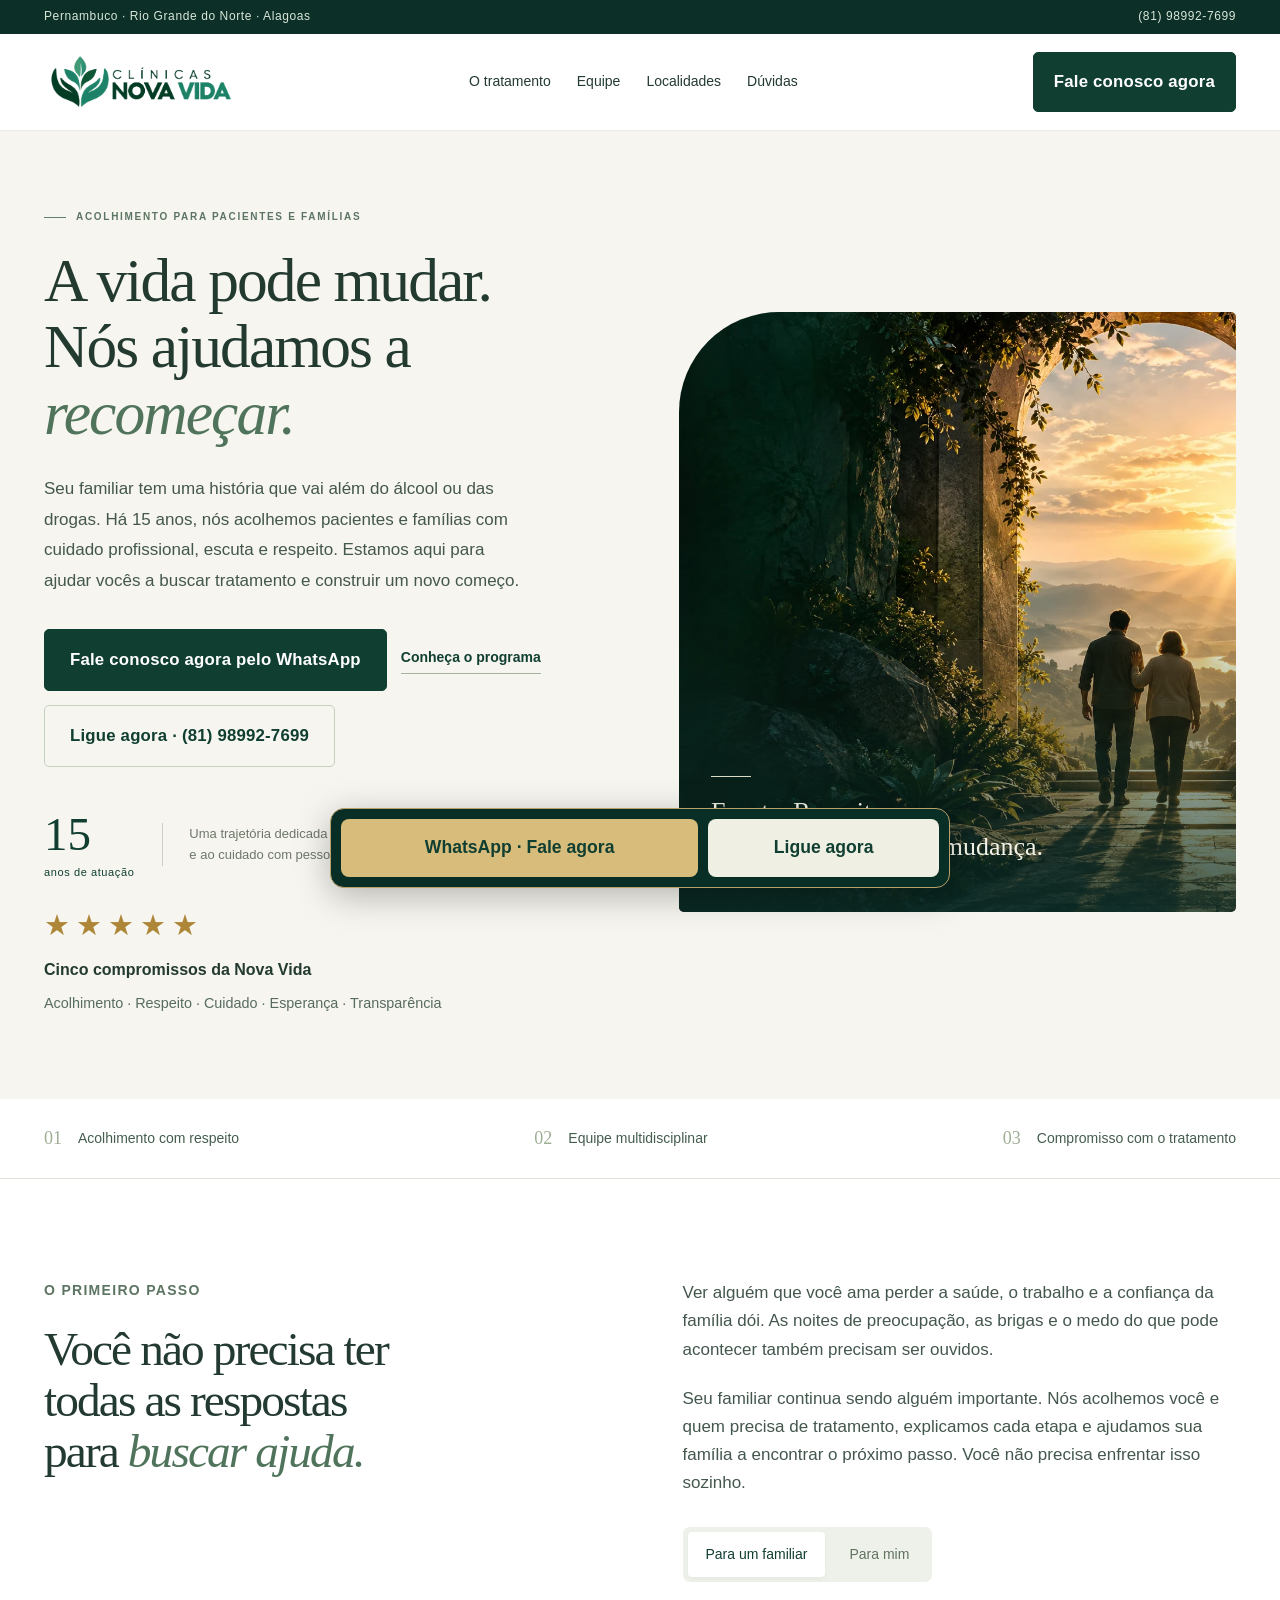
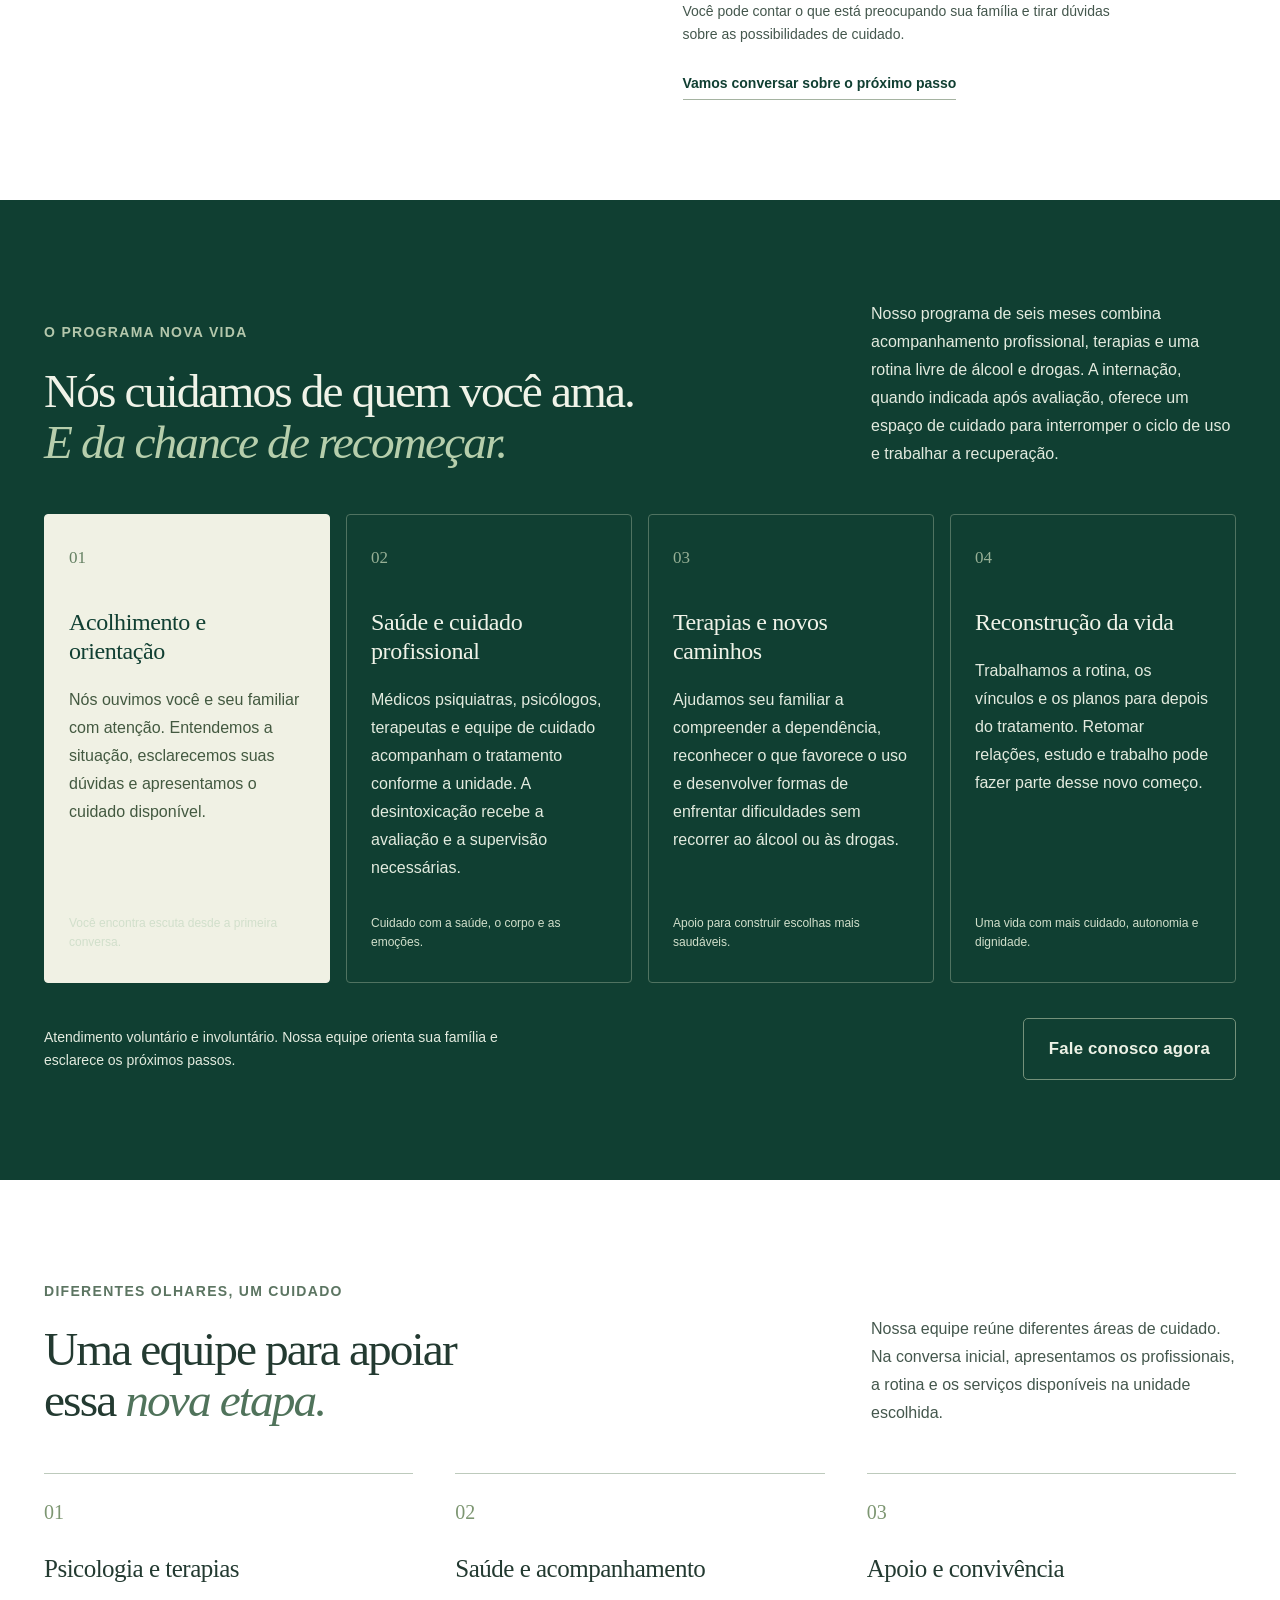
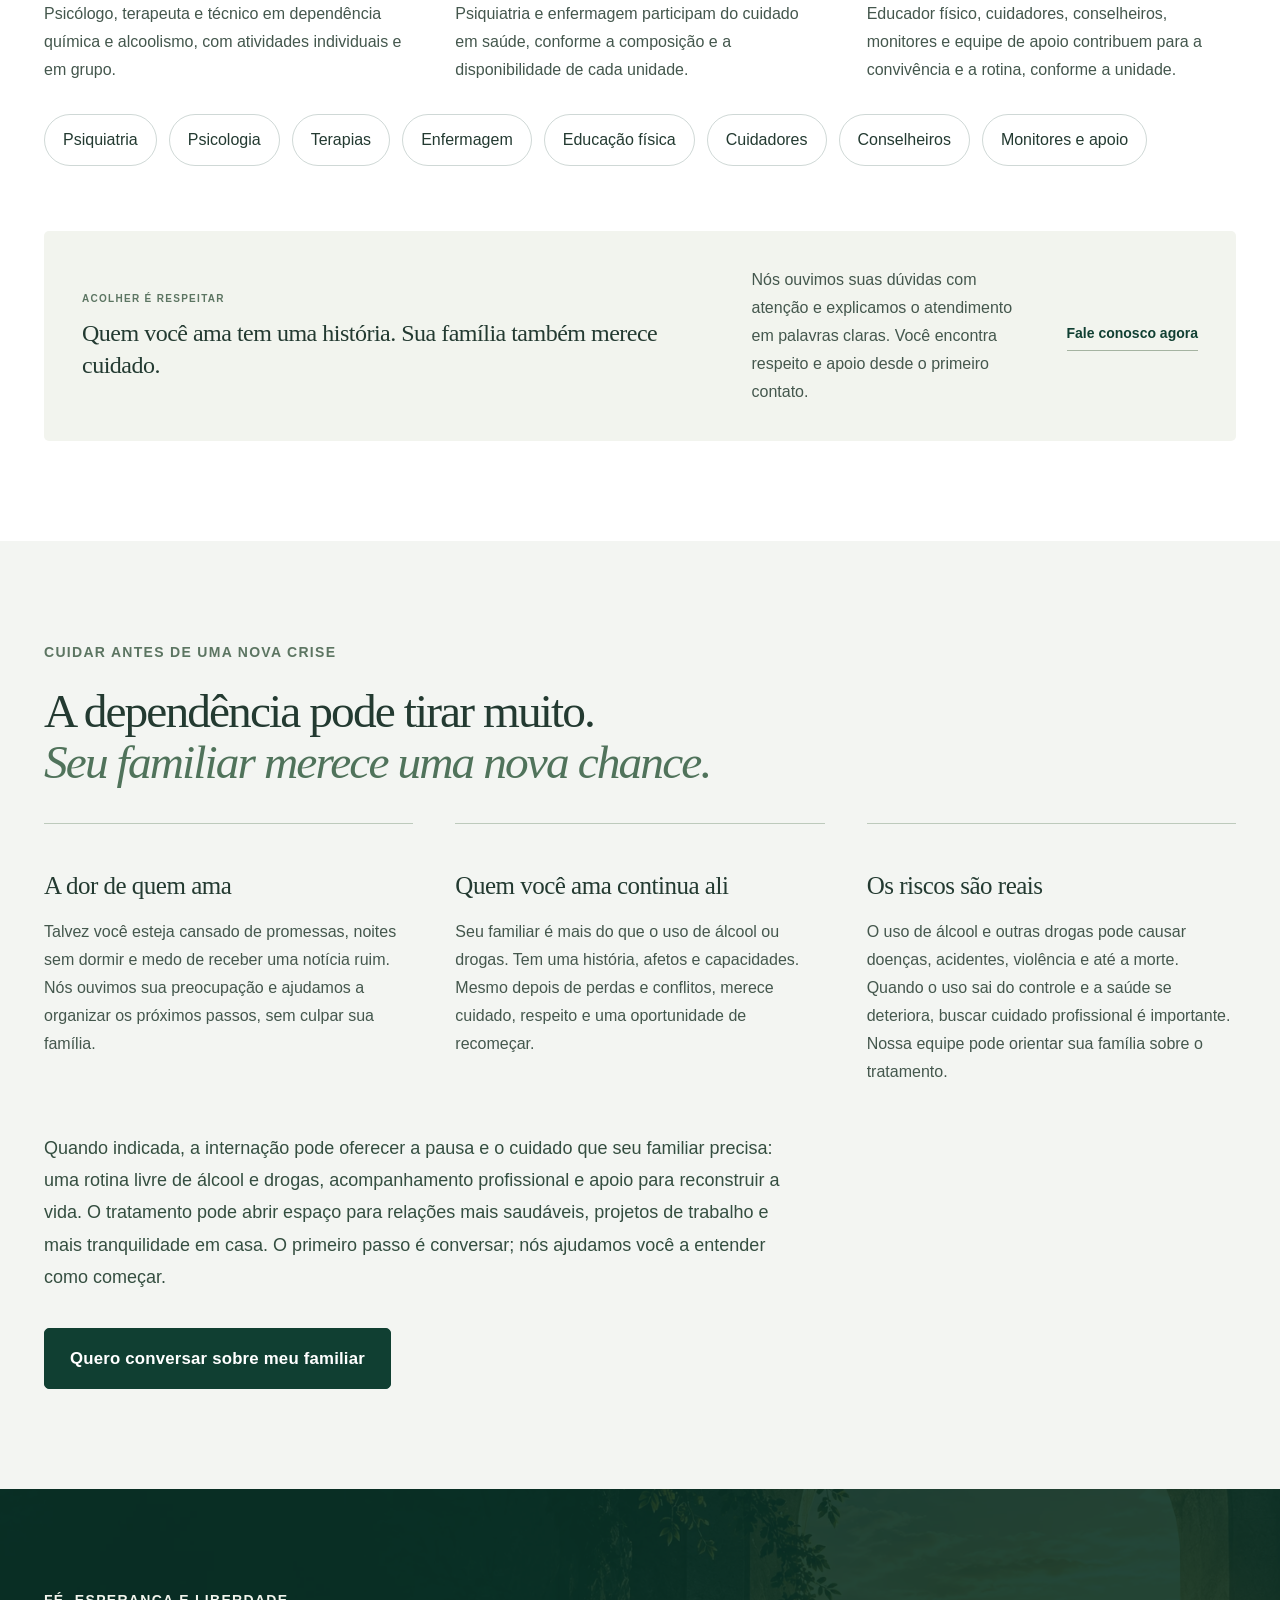
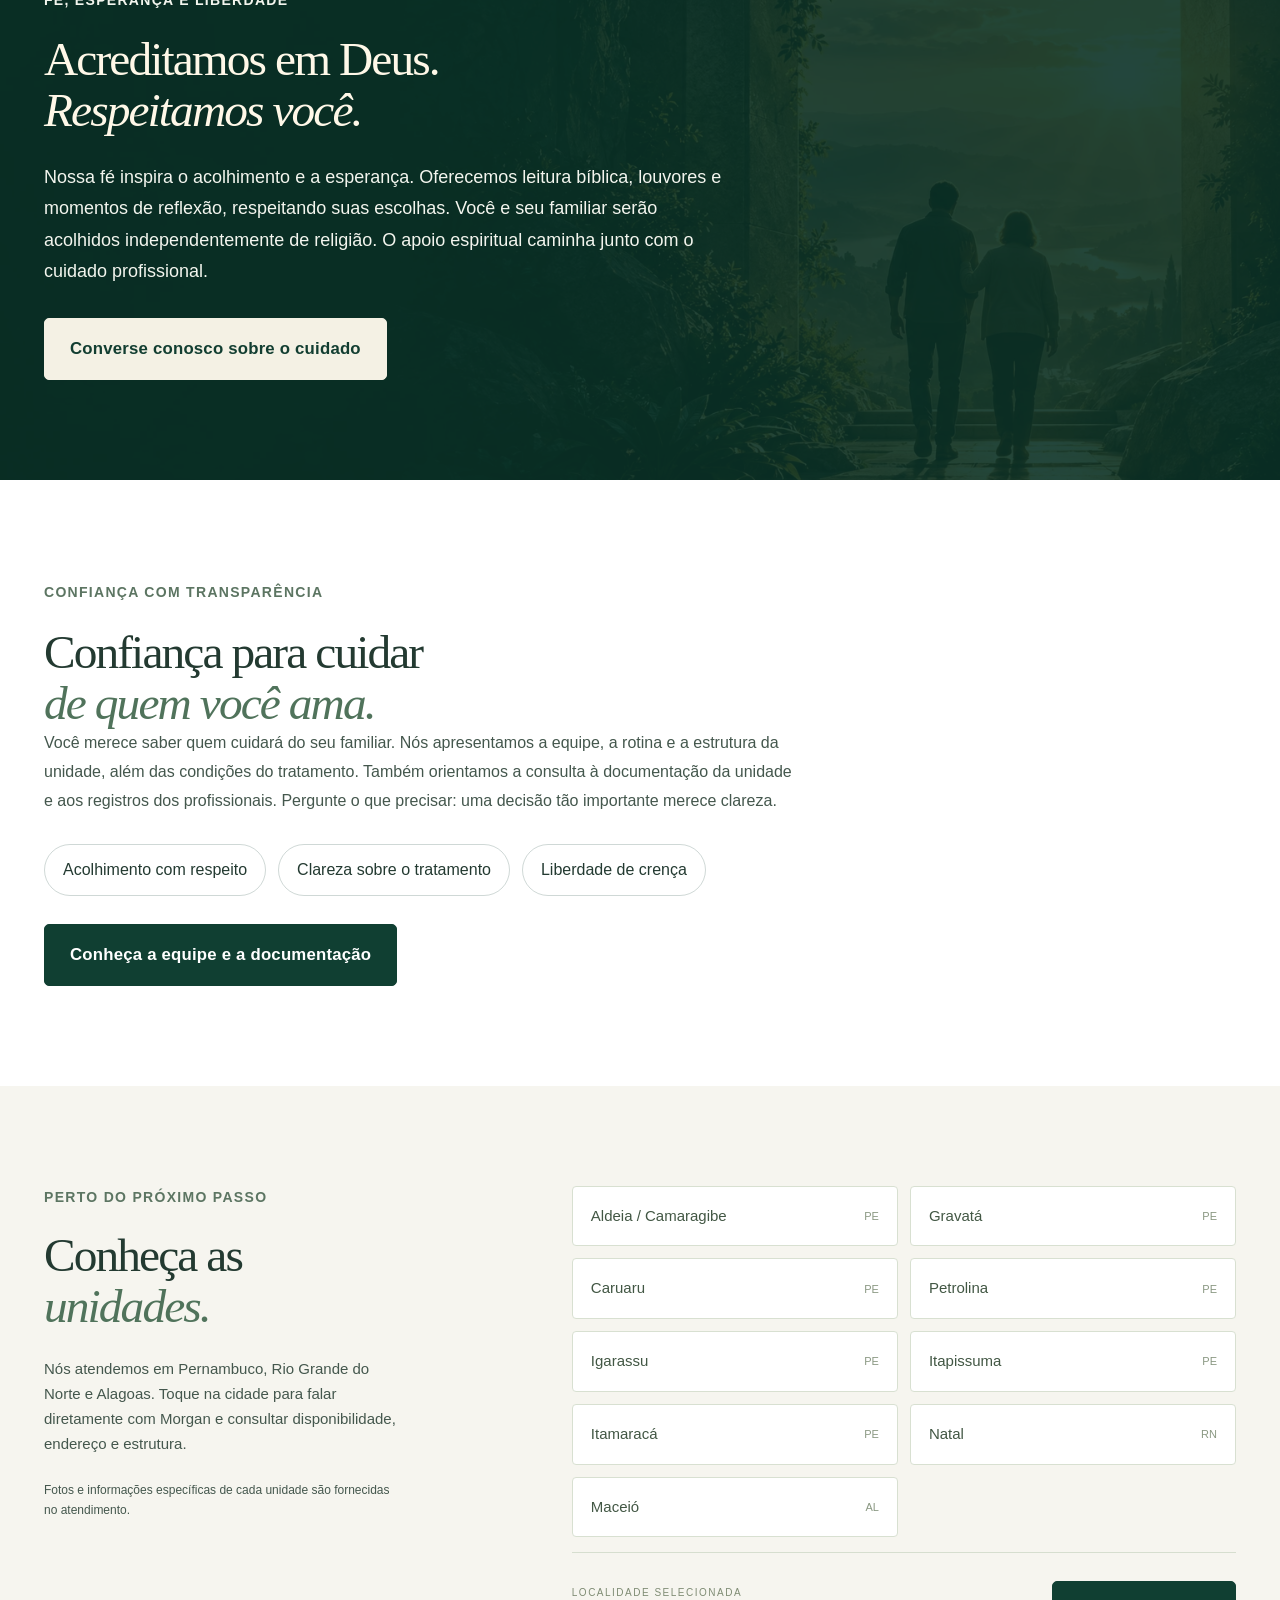
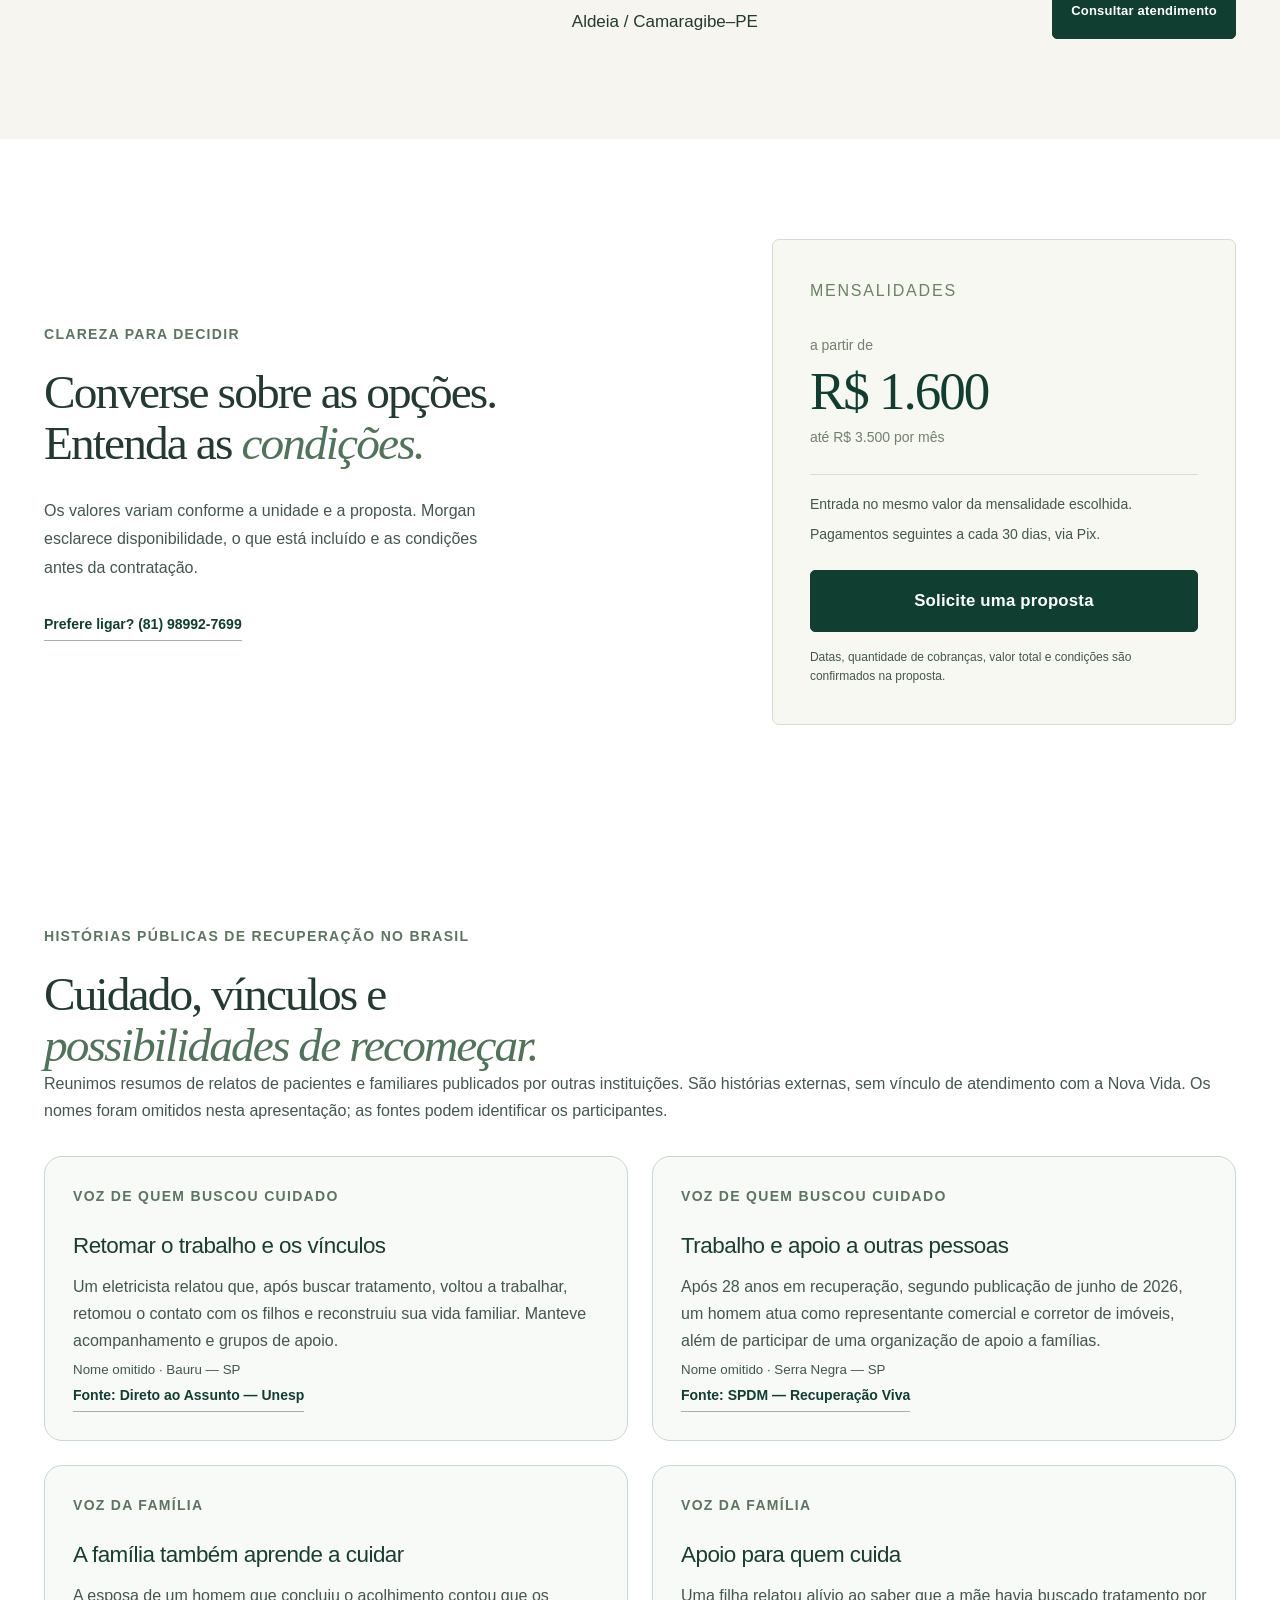
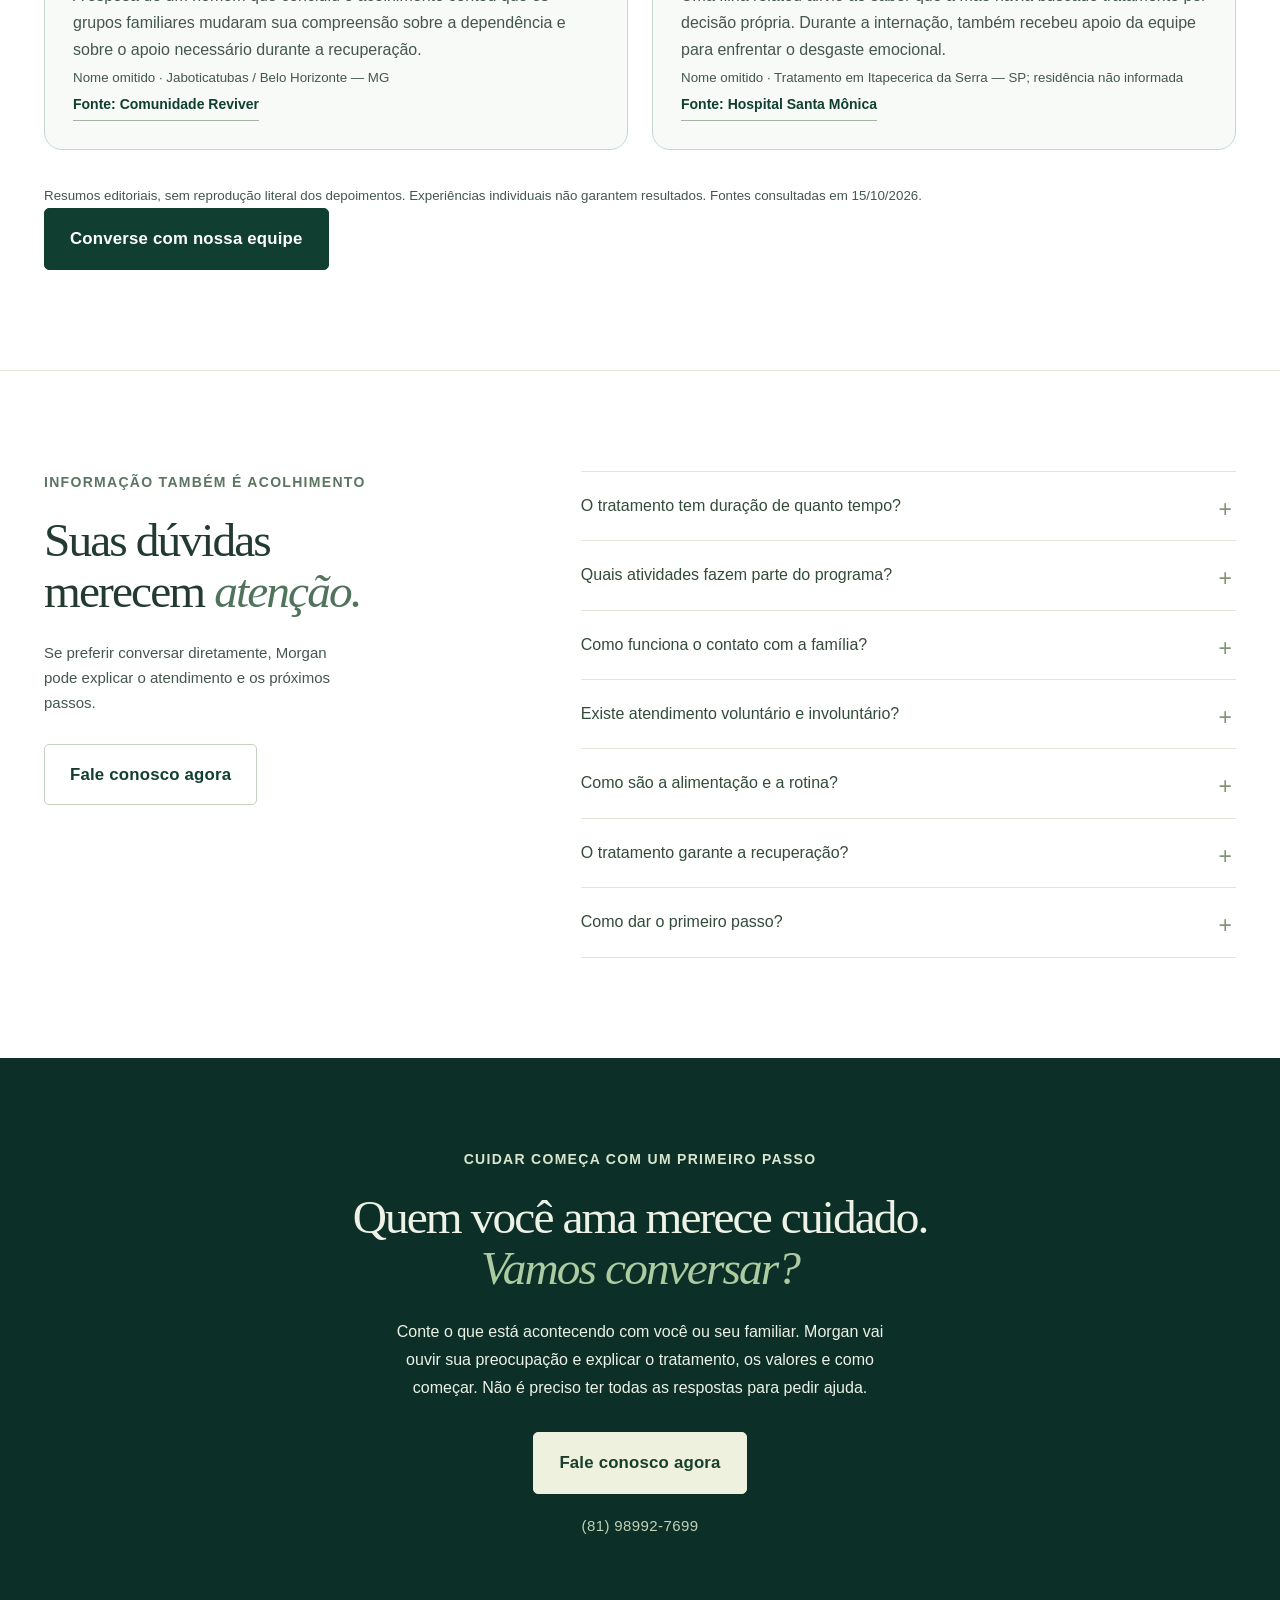
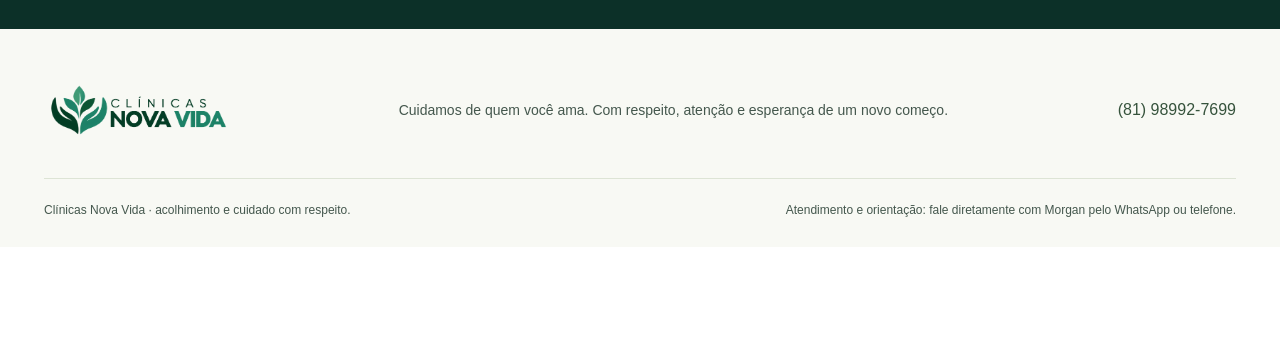
==== commit 595f28ed: "Show sourced recovery stories with names omitted and external attribution" ====
--- a/index.html
+++ b/index.html
@@ -1,6 +1,18 @@
 <!DOCTYPE html>
 
-<html lang="pt-BR"><head><meta charset="utf-8"/><meta content="width=device-width,initial-scale=1" name="viewport"/><meta content="#103f32" name="theme-color"/><title>Tratamento para Dependência Química e Alcoolismo | Clínicas Nova Vida</title><meta content="Conheça o programa de tratamento para dependência química e alcoolismo das Clínicas Nova Vida. Atendimento a pacientes e famílias em Pernambuco, Rio Grande do Norte e Alagoas." name="description"/><link href="data:image/svg+xml,%3Csvg xmlns='http://www.w3.org/2000/svg' viewBox='0 0 64 64'%3E%3Crect width='64' height='64' rx='14' fill='%23103f32'/%3E%3Ctext x='32' y='43' text-anchor='middle' font-family='sans-serif' font-size='28' fill='white'%3ENV%3C/text%3E%3C/svg%3E" rel="icon" type="image/svg+xml"/><link href="style.css" rel="stylesheet"/><meta content="website" property="og:type"/><meta content="pt_BR" property="og:locale"/><meta content="Clínicas Nova Vida — tratamento para dependência química e alcoolismo" property="og:title"/><meta content="Acolhimento para pacientes e famílias. Conheça o programa, a equipe e as opções em PE, RN e AL." property="og:description"/><meta content="summary" name="twitter:card"/><script type="application/ld+json">{"@context": "https://schema.org", "@type": "Organization", "name": "Clínicas Nova Vida", "telephone": "+5581989927699", "description": "Acolhimento e programa de tratamento para dependência química e alcoolismo.", "areaServed": ["Pernambuco", "Rio Grande do Norte", "Alagoas"], "contactPoint": {"@type": "ContactPoint", "telephone": "+5581989927699", "contactType": "Atendimento", "availableLanguage": "Portuguese"}}</script></head><body>
+<html lang="pt-BR"><head><meta charset="utf-8"/><meta content="width=device-width,initial-scale=1" name="viewport"/><meta content="#103f32" name="theme-color"/><title>Tratamento para Dependência Química e Alcoolismo | Clínicas Nova Vida</title><meta content="Conheça o programa de tratamento para dependência química e alcoolismo das Clínicas Nova Vida. Atendimento a pacientes e famílias em Pernambuco, Rio Grande do Norte e Alagoas." name="description"/><link href="data:image/svg+xml,%3Csvg xmlns='http://www.w3.org/2000/svg' viewBox='0 0 64 64'%3E%3Crect width='64' height='64' rx='14' fill='%23103f32'/%3E%3Ctext x='32' y='43' text-anchor='middle' font-family='sans-serif' font-size='28' fill='white'%3ENV%3C/text%3E%3C/svg%3E" rel="icon" type="image/svg+xml"/><link href="style.css" rel="stylesheet"/><meta content="website" property="og:type"/><meta content="pt_BR" property="og:locale"/><meta content="Clínicas Nova Vida — tratamento para dependência química e alcoolismo" property="og:title"/><meta content="Acolhimento para pacientes e famílias. Conheça o programa, a equipe e as opções em PE, RN e AL." property="og:description"/><meta content="summary" name="twitter:card"/><script type="application/ld+json">{"@context": "https://schema.org", "@type": "Organization", "name": "Clínicas Nova Vida", "telephone": "+5581989927699", "description": "Acolhimento e programa de tratamento para dependência química e alcoolismo.", "areaServed": ["Pernambuco", "Rio Grande do Norte", "Alagoas"], "contactPoint": {"@type": "ContactPoint", "telephone": "+5581989927699", "contactType": "Atendimento", "availableLanguage": "Portuguese"}}</script><style id="nv-relatos-style">.nv-relatos-grid{display:grid;grid-template-columns:repeat(2,minmax(0,1fr));gap:24px;margin:32px 0}.nv-relato{padding:28px;border:1px solid #c7d8ce;border-radius:18px;background:#f7faf7;color:#173e32}.nv-relato h3{font-size:1.4rem;margin:12px 0}.nv-relato p{line-height:1.7}.nv-relato a{overflow-wrap:anywhere}@media(max-width:700px){.nv-relatos-grid{grid-template-columns:1fr}.nv-relato{padding:22px}}</style></head><body><style>
+.jv-intro{--accent:#8be5c1;position:fixed;inset:0;z-index:2147483000;display:grid;place-items:center;overflow:hidden;background:#062b24;color:#f6f5e9;font-family:system-ui,sans-serif;isolation:isolate;animation:jv-away .6s ease 2.5s forwards}
+.jv-intro::before{content:"";position:absolute;inset:-45%;background:radial-gradient(ellipse at 50% 50%,#9de1af30,transparent 42%),repeating-conic-gradient(from 15deg,transparent 0 28deg,#94e5c80c 29deg 30deg);animation:jv-orbit 18s linear infinite;z-index:-1}
+.jv-intro::after{content:"";position:absolute;width:74vmin;height:74vmin;border-radius:50%;border:1px solid #b6f1d82b;box-shadow:0 0 100px #75e9b01c,inset 0 0 80px #75e9b012;animation:jv-breathe 2.5s ease-in-out infinite;z-index:-1}
+.jv-scene{text-align:center;padding:28px;max-width:680px;animation:jv-arrive 1s ease both}
+.jv-orb{position:relative;margin:0 auto 30px;width:90px;height:90px;display:grid;place-items:center;border-radius:50%;border:1px solid #baf4df66;box-shadow:0 0 50px #81f0b83d;font-size:28px;letter-spacing:2px;color:var(--accent)}
+.jv-orb:before,.jv-orb:after{content:"";position:absolute;inset:-13px;border:1px solid transparent;border-top-color:var(--accent);border-bottom-color:#baf4df33;border-radius:50%;animation:jv-orbit 5s linear infinite}.jv-orb:after{inset:-24px;transform:rotate(50deg);animation-direction:reverse;animation-duration:8s}
+.jv-kicker{font-size:10px;letter-spacing:.34em;text-transform:uppercase;color:var(--accent);margin:0 0 15px}.jv-title{font-size:clamp(30px,6vw,58px);font-weight:350;letter-spacing:-.035em;line-height:1.08;margin:0 0 15px}.jv-sub{font-size:clamp(14px,2vw,18px);color:#e5f5ecb8;margin:0;line-height:1.7}.jv-light{height:2px;width:140px;background:linear-gradient(90deg,transparent,var(--accent),transparent);margin:30px auto;transform-origin:center;animation:jv-arrive 1.6s ease both}
+.jv-actions{display:flex;justify-content:center;gap:12px;flex-wrap:wrap}.jv-actions a,.jv-actions button{font:inherit;font-size:13px;color:#ecfff4;border:1px solid #ddffee50;border-radius:999px;background:#ffffff09;text-decoration:none;padding:11px 19px;cursor:pointer}.jv-actions a:focus-visible,.jv-actions button:focus-visible{outline:3px solid var(--accent);outline-offset:4px}.jv-actions a:hover,.jv-actions button:hover{background:#ffffff20}
+.jv-intro[data-theme="tech"]{background:#071b2a;--accent:#74e7ff}.jv-intro[data-theme="gold"]{background:#201308;--accent:#f5d07b}.jv-intro[data-theme="studio"]{background:#101326;--accent:#b4a1ff}.jv-intro.jv-out{animation:jv-away .35s ease forwards}
+@keyframes jv-arrive{from{opacity:0;transform:translateY(12px) scale(.98)}to{opacity:1;transform:none}}@keyframes jv-orbit{to{transform:rotate(360deg)}}@keyframes jv-breathe{50%{transform:scale(1.08);opacity:.6}}@keyframes jv-away{to{opacity:0;visibility:hidden;pointer-events:none}}
+@media(prefers-reduced-motion:reduce){.jv-intro{display:none}.jv-intro *{animation:none!important}}
+</style><div id="jv-intro" class="jv-intro" data-theme="care" role="region" aria-label="Apresentação de Nova Vida"><div class="jv-scene"><div class="jv-orb" aria-hidden="true">NV</div><p class="jv-kicker">CUIDADO QUE TRANSFORMA</p><p class="jv-title">Nova Vida</p><p class="jv-sub">Acolhimento. Esperança. Um novo começo.</p><div class="jv-light" aria-hidden="true"></div><div class="jv-actions"><button type="button">Entrar agora</button><a href="https://wa.me/5581989927699" target="_blank" rel="noopener">Fale conosco agora</a></div></div></div><script>(()=>{const el=document.getElementById('jv-intro');if(!el)return;const key='jv-intro:'+location.pathname;let seen=false;try{seen=!!sessionStorage.getItem(key);sessionStorage.setItem(key,'1')}catch{}const reduced=window.matchMedia('(prefers-reduced-motion: reduce)').matches;let timer;const hide=()=>{clearTimeout(timer);el.remove();document.removeEventListener('keydown',escape)};const escape=e=>{if(e.key==='Escape')hide()};if(seen||reduced||location.hash){hide();return}document.addEventListener('keydown',escape);el.querySelector('button').addEventListener('click',hide);timer=setTimeout(hide,3150)})();</script>
 <a class="skip" href="#conteudo">Ir para o conteúdo</a>
 <div class="topline"><div class="wrap"><span>Pernambuco · Rio Grande do Norte · Alagoas</span><a href="tel:+5581989927699">(81) 98992-7699</a></div></div>
 <header class="header"><div class="wrap navigation"><a aria-label="Clínicas Nova Vida, início" class="brand" href="#inicio"><img alt="Clínicas Nova Vida" height="87" src="logo.png" width="230"/></a><nav aria-label="Menu principal"><a href="#tratamento">O tratamento</a><a href="#equipe">Equipe</a><a href="#unidades">Localidades</a><a href="#duvidas">Dúvidas</a></nav><a class="button compact" href="https://wa.me/5581989927699?text=Ol%C3%A1%2C%20gostaria%20de%20conhecer%20o%20atendimento%20da%20Nova%20Vida." rel="noopener" target="_blank">Fale conosco agora</a></div></header>
@@ -11,6 +23,10 @@
 <section class="section team" id="equipe"><div class="wrap"><div class="section-heading"><div><p class="eyebrow">DIFERENTES OLHARES, UM CUIDADO</p><h2>Uma equipe para apoiar<br/>essa <em>nova etapa.</em></h2></div><p>Nossa equipe reúne diferentes áreas de cuidado. Na conversa inicial, apresentamos os profissionais, a rotina e os serviços disponíveis na unidade escolhida.</p></div><div class="team-grid"><article><span aria-hidden="true" class="line-icon">01</span><h3>Psicologia e terapias</h3><p>Psicólogo, terapeuta e técnico em dependência química e alcoolismo, com atividades individuais e em grupo.</p></article><article><span aria-hidden="true" class="line-icon">02</span><h3>Saúde e acompanhamento</h3><p>Psiquiatria e enfermagem participam do cuidado em saúde, conforme a composição e a disponibilidade de cada unidade.</p></article><article><span aria-hidden="true" class="line-icon">03</span><h3>Apoio e convivência</h3><p>Educador físico, cuidadores, conselheiros, monitores e equipe de apoio contribuem para a convivência e a rotina, conforme a unidade.</p></article></div><div aria-label="Áreas de cuidado conforme a unidade" class="professional-rail"><span>Psiquiatria</span><span>Psicologia</span><span>Terapias</span><span>Enfermagem</span><span>Educação física</span><span>Cuidadores</span><span>Conselheiros</span><span>Monitores e apoio</span></div><div class="care-note"><div><p class="eyebrow">ACOLHER É RESPEITAR</p><h3>Quem você ama tem uma história. Sua família também merece cuidado.</h3></div><p>Nós ouvimos suas dúvidas com atenção e explicamos o atendimento em palavras claras. Você encontra respeito e apoio desde o primeiro contato.</p><a class="text-link" href="https://wa.me/5581989927699?text=Ol%C3%A1%2C%20gostaria%20de%20tirar%20d%C3%BAvidas%20sobre%20o%20atendimento." rel="noopener" target="_blank">Fale conosco agora</a></div></div></section>
 <section class="section life-impact"><div class="wrap"><p class="eyebrow">CUIDAR ANTES DE UMA NOVA CRISE</p><h2>A dependência pode tirar muito.<br/><em>Seu familiar merece uma nova chance.</em></h2><div class="team-grid"><article><h3>A dor de quem ama</h3><p>Talvez você esteja cansado de promessas, noites sem dormir e medo de receber uma notícia ruim. Nós ouvimos sua preocupação e ajudamos a organizar os próximos passos, sem culpar sua família.</p></article><article><h3>Quem você ama continua ali</h3><p>Seu familiar é mais do que o uso de álcool ou drogas. Tem uma história, afetos e capacidades. Mesmo depois de perdas e conflitos, merece cuidado, respeito e uma oportunidade de recomeçar.</p></article><article><h3>Os riscos são reais</h3><p>O uso de álcool e outras drogas pode causar doenças, acidentes, violência e até a morte. Quando o uso sai do controle e a saúde se deteriora, buscar cuidado profissional é importante. Nossa equipe pode orientar sua família sobre o tratamento.</p></article></div><p class="impact-summary">Quando indicada, a internação pode oferecer a pausa e o cuidado que seu familiar precisa: uma rotina livre de álcool e drogas, acompanhamento profissional e apoio para reconstruir a vida. O tratamento pode abrir espaço para relações mais saudáveis, projetos de trabalho e mais tranquilidade em casa. O primeiro passo é conversar; nós ajudamos você a entender como começar.</p><a class="button" href="https://wa.me/5581989927699" rel="noopener" target="_blank">Quero conversar sobre meu familiar</a></div></section><section class="section faith"><div class="wrap"><p class="eyebrow">FÉ, ESPERANÇA E LIBERDADE</p><h2>Acreditamos em Deus.<br/><em>Respeitamos você.</em></h2><p>Nossa fé inspira o acolhimento e a esperança. Oferecemos leitura bíblica, louvores e momentos de reflexão, respeitando suas escolhas. Você e seu familiar serão acolhidos independentemente de religião. O apoio espiritual caminha junto com o cuidado profissional.</p><a class="button light" href="https://wa.me/5581989927699" rel="noopener" target="_blank">Converse conosco sobre o cuidado</a></div></section><section class="section credentials"><div class="wrap"><p class="eyebrow">CONFIANÇA COM TRANSPARÊNCIA</p><h2>Confiança para cuidar<br/><em>de quem você ama.</em></h2><p>Você merece saber quem cuidará do seu familiar. Nós apresentamos a equipe, a rotina e a estrutura da unidade, além das condições do tratamento. Também orientamos a consulta à documentação da unidade e aos registros dos profissionais. Pergunte o que precisar: uma decisão tão importante merece clareza.</p><div class="commitments"><span>Acolhimento com respeito</span><span>Clareza sobre o tratamento</span><span>Liberdade de crença</span></div><a class="button" href="https://wa.me/5581989927699?text=Gostaria%20de%20conhecer%20a%20equipe%20e%20a%20documentacao%20da%20unidade." rel="noopener" target="_blank">Conheça a equipe e a documentação</a></div></section><section class="section locations" id="unidades"><div class="wrap location-grid"><div><p class="eyebrow">PERTO DO PRÓXIMO PASSO</p><h2>Conheça as<br/><em>unidades.</em></h2><p>Nós atendemos em Pernambuco, Rio Grande do Norte e Alagoas. Toque na cidade para falar diretamente com Morgan e consultar disponibilidade, endereço e estrutura.</p><p class="location-foot">Fotos e informações específicas de cada unidade são fornecidas no atendimento.</p></div><div><div aria-label="Escolha a localidade" class="location-buttons" role="group"><a class="city-card" href="https://wa.me/5581989927699?text=Ol%C3%A1%2C%20gostaria%20de%20informa%C3%A7%C3%B5es%20sobre%20Aldeia%20/%20Camaragibe%E2%80%93PE." rel="noopener" target="_blank">Aldeia / Camaragibe <span>PE</span></a><a class="city-card" href="https://wa.me/5581989927699?text=Ol%C3%A1%2C%20gostaria%20de%20informa%C3%A7%C3%B5es%20sobre%20Gravat%C3%A1%E2%80%93PE." rel="noopener" target="_blank">Gravatá <span>PE</span></a><a class="city-card" href="https://wa.me/5581989927699?text=Ol%C3%A1%2C%20gostaria%20de%20informa%C3%A7%C3%B5es%20sobre%20Caruaru%E2%80%93PE." rel="noopener" target="_blank">Caruaru <span>PE</span></a><a class="city-card" href="https://wa.me/5581989927699?text=Ol%C3%A1%2C%20gostaria%20de%20informa%C3%A7%C3%B5es%20sobre%20Petrolina%E2%80%93PE." rel="noopener" target="_blank">Petrolina <span>PE</span></a><a class="city-card" href="https://wa.me/5581989927699?text=Ol%C3%A1%2C%20gostaria%20de%20informa%C3%A7%C3%B5es%20sobre%20Igarassu%E2%80%93PE." rel="noopener" target="_blank">Igarassu <span>PE</span></a><a class="city-card" href="https://wa.me/5581989927699?text=Ol%C3%A1%2C%20gostaria%20de%20informa%C3%A7%C3%B5es%20sobre%20Itapissuma%E2%80%93PE." rel="noopener" target="_blank">Itapissuma <span>PE</span></a><a class="city-card" href="https://wa.me/5581989927699?text=Ol%C3%A1%2C%20gostaria%20de%20informa%C3%A7%C3%B5es%20sobre%20Itamarac%C3%A1%E2%80%93PE." rel="noopener" target="_blank">Itamaracá <span>PE</span></a><a class="city-card" href="https://wa.me/5581989927699?text=Ol%C3%A1%2C%20gostaria%20de%20informa%C3%A7%C3%B5es%20sobre%20Natal%E2%80%93RN." rel="noopener" target="_blank">Natal <span>RN</span></a><a class="city-card" href="https://wa.me/5581989927699?text=Ol%C3%A1%2C%20gostaria%20de%20informa%C3%A7%C3%B5es%20sobre%20Macei%C3%B3%E2%80%93AL." rel="noopener" target="_blank">Maceió <span>AL</span></a></div><div class="location-selection"><div><span>LOCALIDADE SELECIONADA</span><strong aria-live="polite" id="selectedCity">Aldeia / Camaragibe–PE</strong></div><a class="button" href="https://wa.me/5581989927699?text=Ol%C3%A1%2C%20gostaria%20de%20informa%C3%A7%C3%B5es%20sobre%20Aldeia%20%2F%20Camaragibe%E2%80%93PE." id="cityCTA" rel="noopener" target="_blank">Consultar atendimento</a></div></div></div></section>
 <section class="section pricing"><div class="wrap pricing-grid"><div><p class="eyebrow">CLAREZA PARA DECIDIR</p><h2>Converse sobre as opções.<br/>Entenda as <em>condições.</em></h2><p>Os valores variam conforme a unidade e a proposta. Morgan esclarece disponibilidade, o que está incluído e as condições antes da contratação.</p><a class="text-link" href="tel:+5581989927699">Prefere ligar? (81) 98992-7699</a></div><div class="price-card"><p>MENSALIDADES</p><div class="price"><span>a partir de</span><strong>R$ 1.600</strong><span>até R$ 3.500 por mês</span></div><div class="price-details"><p>Entrada no mesmo valor da mensalidade escolhida.</p><p>Pagamentos seguintes a cada 30 dias, via Pix.</p></div><a class="button" href="https://wa.me/5581989927699?text=Ol%C3%A1%2C%20gostaria%20de%20esclarecer%20valores%20e%20condi%C3%A7%C3%B5es%20do%20tratamento." rel="noopener" target="_blank">Solicite uma proposta</a><p class="price-small">Datas, quantidade de cobranças, valor total e condições são confirmados na proposta.</p></div></div></section>
+<section class="section" id="historias-recuperacao" aria-labelledby="nv-historias-titulo"><div class="wrap"><p class="eyebrow">HISTÓRIAS PÚBLICAS DE RECUPERAÇÃO NO BRASIL</p><h2 id="nv-historias-titulo">Cuidado, vínculos e<br><em>possibilidades de recomeçar.</em></h2><p>Reunimos resumos de relatos de pacientes e familiares publicados por outras instituições. São histórias externas, sem vínculo de atendimento com a Nova Vida. Os nomes foram omitidos nesta apresentação; as fontes podem identificar os participantes.</p><div class="nv-relatos-grid"><article class="nv-relato"><p class="eyebrow">VOZ DE QUEM BUSCOU CUIDADO</p><h3>Retomar o trabalho e os vínculos</h3><p>Um eletricista relatou que, após buscar tratamento, voltou a trabalhar, retomou o contato com os filhos e reconstruiu sua vida familiar. Manteve acompanhamento e grupos de apoio.</p><p><small>Nome omitido · Bauru — SP</small></p><a class="text-link" href="https://diretoaoassunto.faac.unesp.br/a-droga-me-tirou-tudo-relato-sobre-a-dependencia-quimica-mostra-preconceito-e-falta-de-oportunidades/" target="_blank" rel="noopener noreferrer">Fonte: Direto ao Assunto — Unesp</a></article>
+<article class="nv-relato"><p class="eyebrow">VOZ DE QUEM BUSCOU CUIDADO</p><h3>Trabalho e apoio a outras pessoas</h3><p>Após 28 anos em recuperação, segundo publicação de junho de 2026, um homem atua como representante comercial e corretor de imóveis, além de participar de uma organização de apoio a famílias.</p><p><small>Nome omitido · Serra Negra — SP</small></p><a class="text-link" href="https://spdm.org.br/blog/recuperacao-da-dependencia-quimica/" target="_blank" rel="noopener noreferrer">Fonte: SPDM — Recuperação Viva</a></article>
+<article class="nv-relato"><p class="eyebrow">VOZ DA FAMÍLIA</p><h3>A família também aprende a cuidar</h3><p>A esposa de um homem que concluiu o acolhimento contou que os grupos familiares mudaram sua compreensão sobre a dependência e sobre o apoio necessário durante a recuperação.</p><p><small>Nome omitido · Jaboticatubas / Belo Horizonte — MG</small></p><a class="text-link" href="https://comunidadereviver.org.br/testemunho-serei-um-novo-homem-diz-ex-acolhido/" target="_blank" rel="noopener noreferrer">Fonte: Comunidade Reviver</a></article>
+<article class="nv-relato"><p class="eyebrow">VOZ DA FAMÍLIA</p><h3>Apoio para quem cuida</h3><p>Uma filha relatou alívio ao saber que a mãe havia buscado tratamento por decisão própria. Durante a internação, também recebeu apoio da equipe para enfrentar o desgaste emocional.</p><p><small>Nome omitido · Tratamento em Itapecerica da Serra — SP; residência não informada</small></p><a class="text-link" href="https://hospitalsantamonica.com.br/minha-mae-precisava-de-ajuda-e-eu-nao-estava-sozinha/" target="_blank" rel="noopener noreferrer">Fonte: Hospital Santa Mônica</a></article></div><p><small>Resumos editoriais, sem reprodução literal dos depoimentos. Experiências individuais não garantem resultados. Fontes consultadas em 15/10/2026.</small></p><a class="button" href="https://wa.me/5581989927699" target="_blank" rel="noopener">Converse com nossa equipe</a></div></section>
 <section class="section faq" id="duvidas"><div class="wrap faq-grid"><div><p class="eyebrow">INFORMAÇÃO TAMBÉM É ACOLHIMENTO</p><h2>Suas dúvidas<br/>merecem <em>atenção.</em></h2><p>Se preferir conversar diretamente, Morgan pode explicar o atendimento e os próximos passos.</p><a class="button outline" href="https://wa.me/5581989927699?text=Ol%C3%A1%2C%20quero%20falar%20com%20Morgan%20para%20esclarecer%20d%C3%BAvidas." rel="noopener" target="_blank">Fale conosco agora</a></div><div class="faq-list"><details><summary>O tratamento tem duração de quanto tempo?</summary><p>Nosso programa tem seis meses, com diferentes etapas de cuidado. Nossa equipe explica o plano de atendimento e as necessidades do seu familiar.</p></details><details><summary>Quais atividades fazem parte do programa?</summary><p>Desintoxicação, conscientização, terapias e atendimentos individuais e em grupo integram o nosso programa. A equipe e a rotina são confirmadas conforme a unidade.</p></details><details><summary>Como funciona o contato com a família?</summary><p>A nossa rotina prevê visitas mensais e ligações semanais. Durante a permanência, não é permitido portar celular. As regras são esclarecidas antes da contratação.</p></details><details><summary>Existe atendimento voluntário e involuntário?</summary><p>Sim. Nós atendemos nas modalidades voluntária e involuntária. Fale com nossa equipe para entender o atendimento e receber orientação sobre o seu caso.</p></details><details><summary>Como são a alimentação e a rotina?</summary><p>Oferecemos quatro refeições diárias: café da manhã, almoço, lanche da tarde e jantar. Atividades de convivência e lazer podem integrar a rotina conforme a unidade. O foco é o compromisso com o tratamento.</p></details><details><summary>O tratamento garante a recuperação?</summary><p>Não é possível garantir um resultado individual. Nós oferecemos acompanhamento profissional e apoio à recuperação. Cada familiar tem suas necessidades; nossa equipe explica o plano de cuidado e acompanha esse caminho.</p></details><details><summary>Como dar o primeiro passo?</summary><p>Fale com Morgan pelo WhatsApp ou telefone. Você poderá esclarecer as opções de atendimento, disponibilidade, valores e condições antes de decidir.</p></details></div></div></section>
 <section class="final-cta"><div class="wrap"><p class="eyebrow">CUIDAR COMEÇA COM UM PRIMEIRO PASSO</p><h2>Quem você ama merece cuidado.<br/><em>Vamos conversar?</em></h2><p>Conte o que está acontecendo com você ou seu familiar. Morgan vai ouvir sua preocupação e explicar o tratamento, os valores e como começar. Não é preciso ter todas as respostas para pedir ajuda.</p><a class="button cream" href="https://wa.me/5581989927699?text=Ol%C3%A1%2C%20gostaria%20de%20conversar%20com%20Morgan%20sobre%20o%20atendimento%20da%20Nova%20Vida." rel="noopener" target="_blank">Fale conosco agora</a><a class="final-phone" href="tel:+5581989927699">(81) 98992-7699</a></div></section></main>
 <footer class="footer"><div class="wrap"><div class="footer-top"><img alt="Clínicas Nova Vida" height="87" src="logo.png" width="230"/><p>Cuidamos de quem você ama. Com respeito, atenção e esperança de um novo começo.</p><a href="tel:+5581989927699">(81) 98992-7699</a></div><div class="footer-bottom"><p>Clínicas Nova Vida · acolhimento e cuidado com respeito.</p><p>Atendimento e orientação: fale diretamente com Morgan pelo WhatsApp ou telefone.</p></div></div></footer><div aria-label="Fale com a Nova Vida" class="contact-dock"><a href="https://wa.me/5581989927699" rel="noopener" target="_blank">WhatsApp · Fale agora</a><a href="tel:+5581989927699">Ligue agora</a></div><script defer="" src="app.js"></script></body></html>
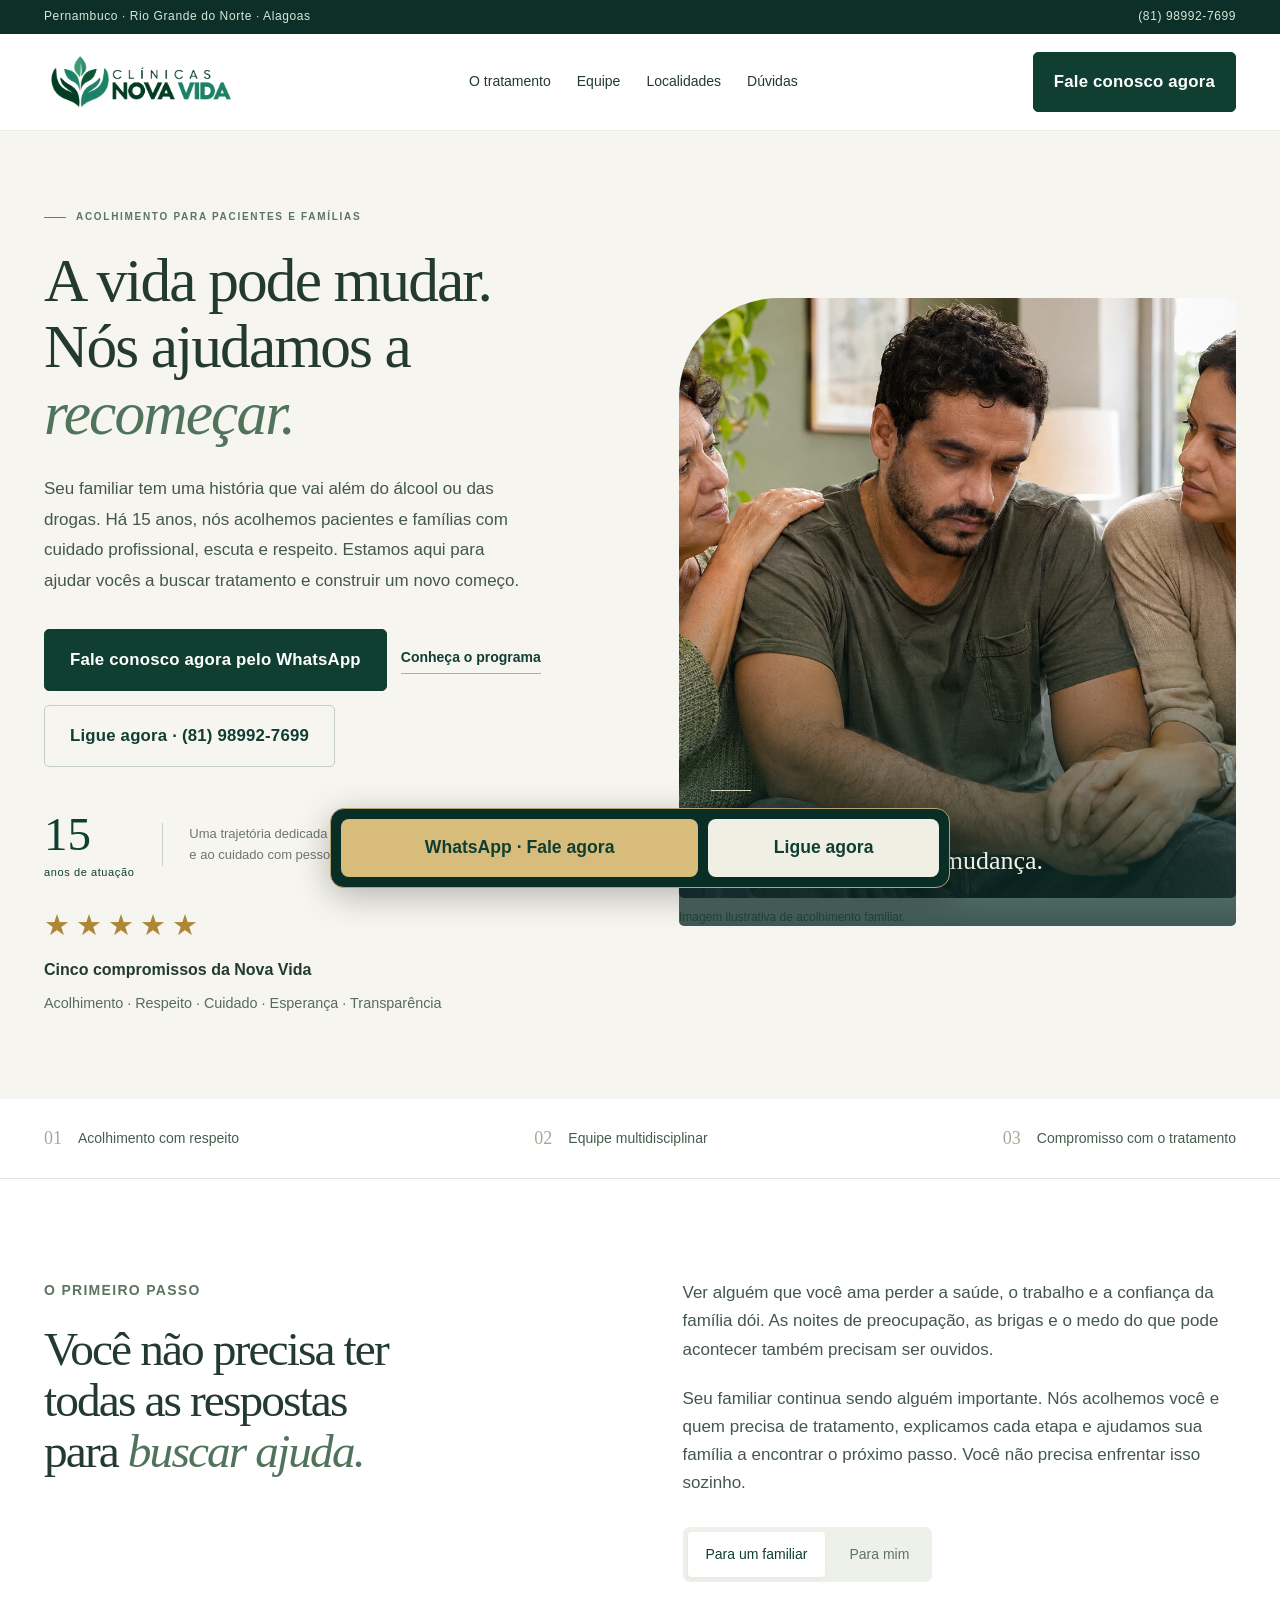
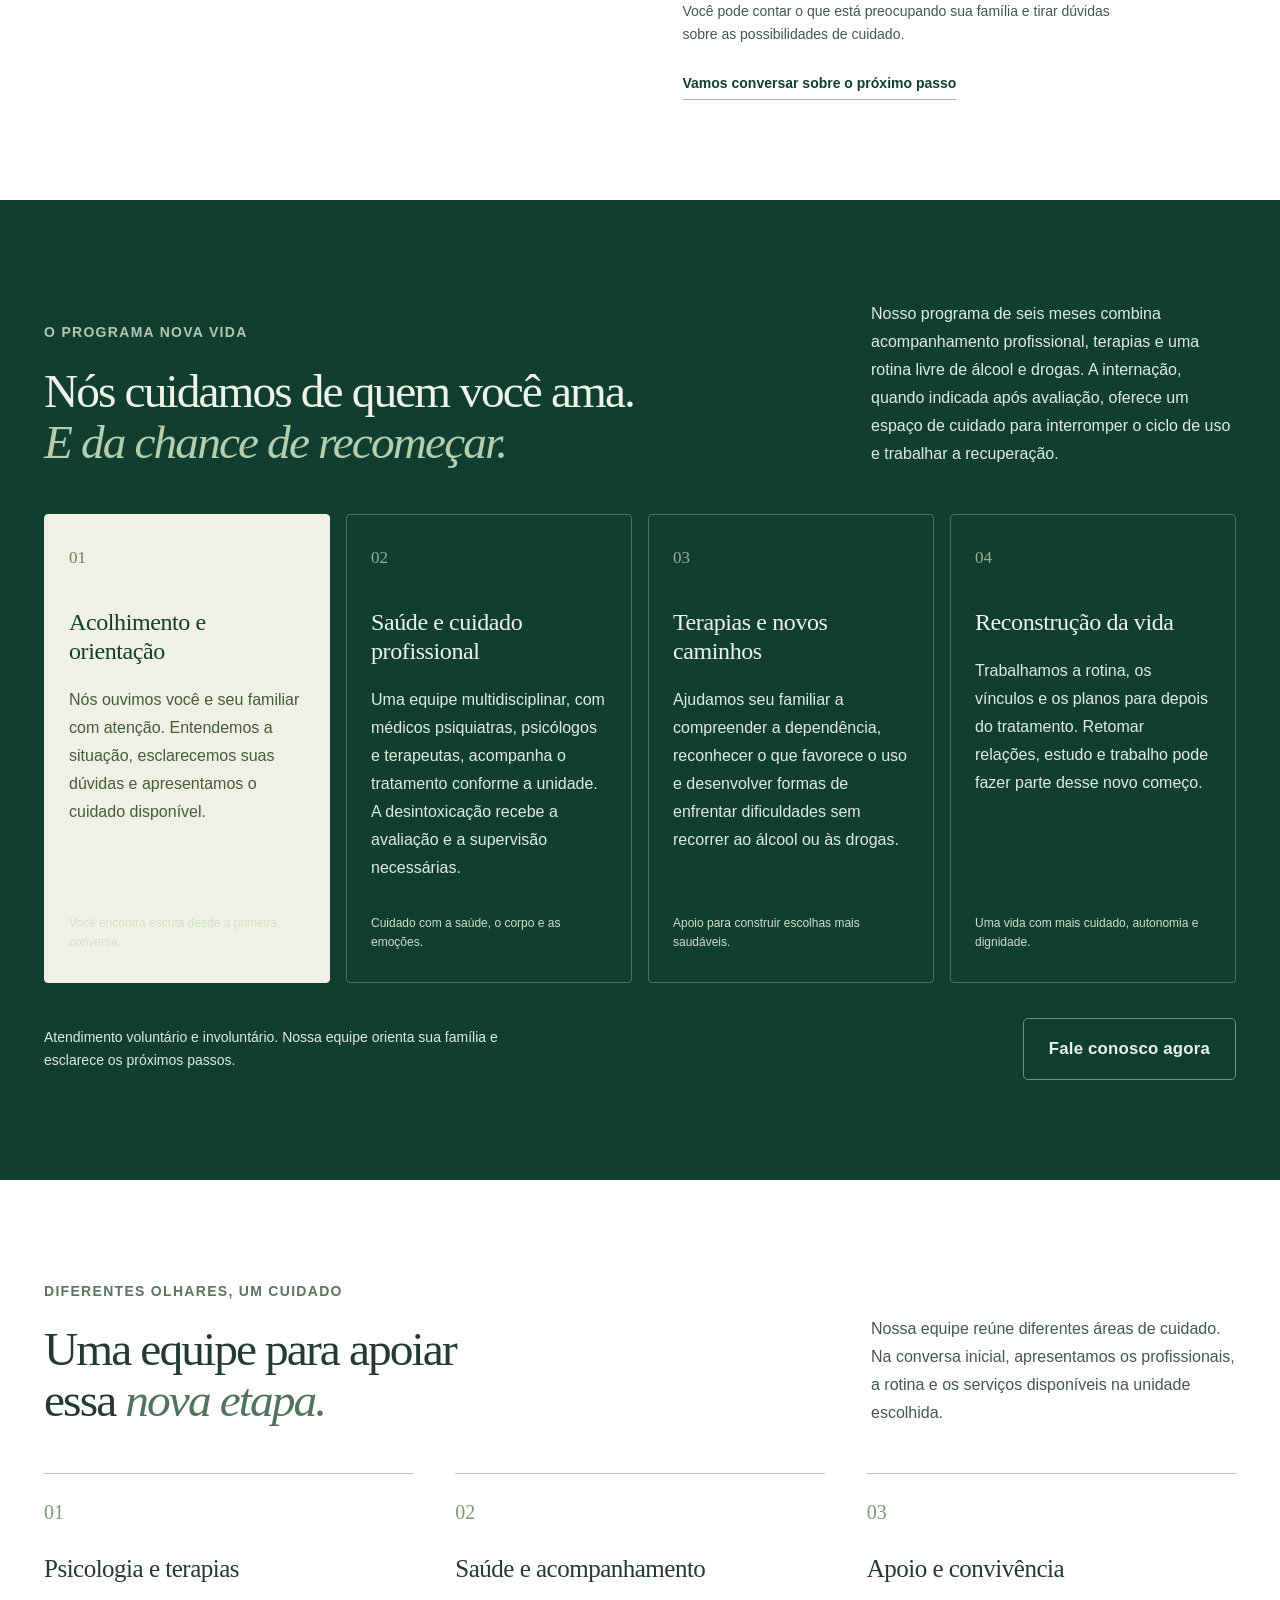
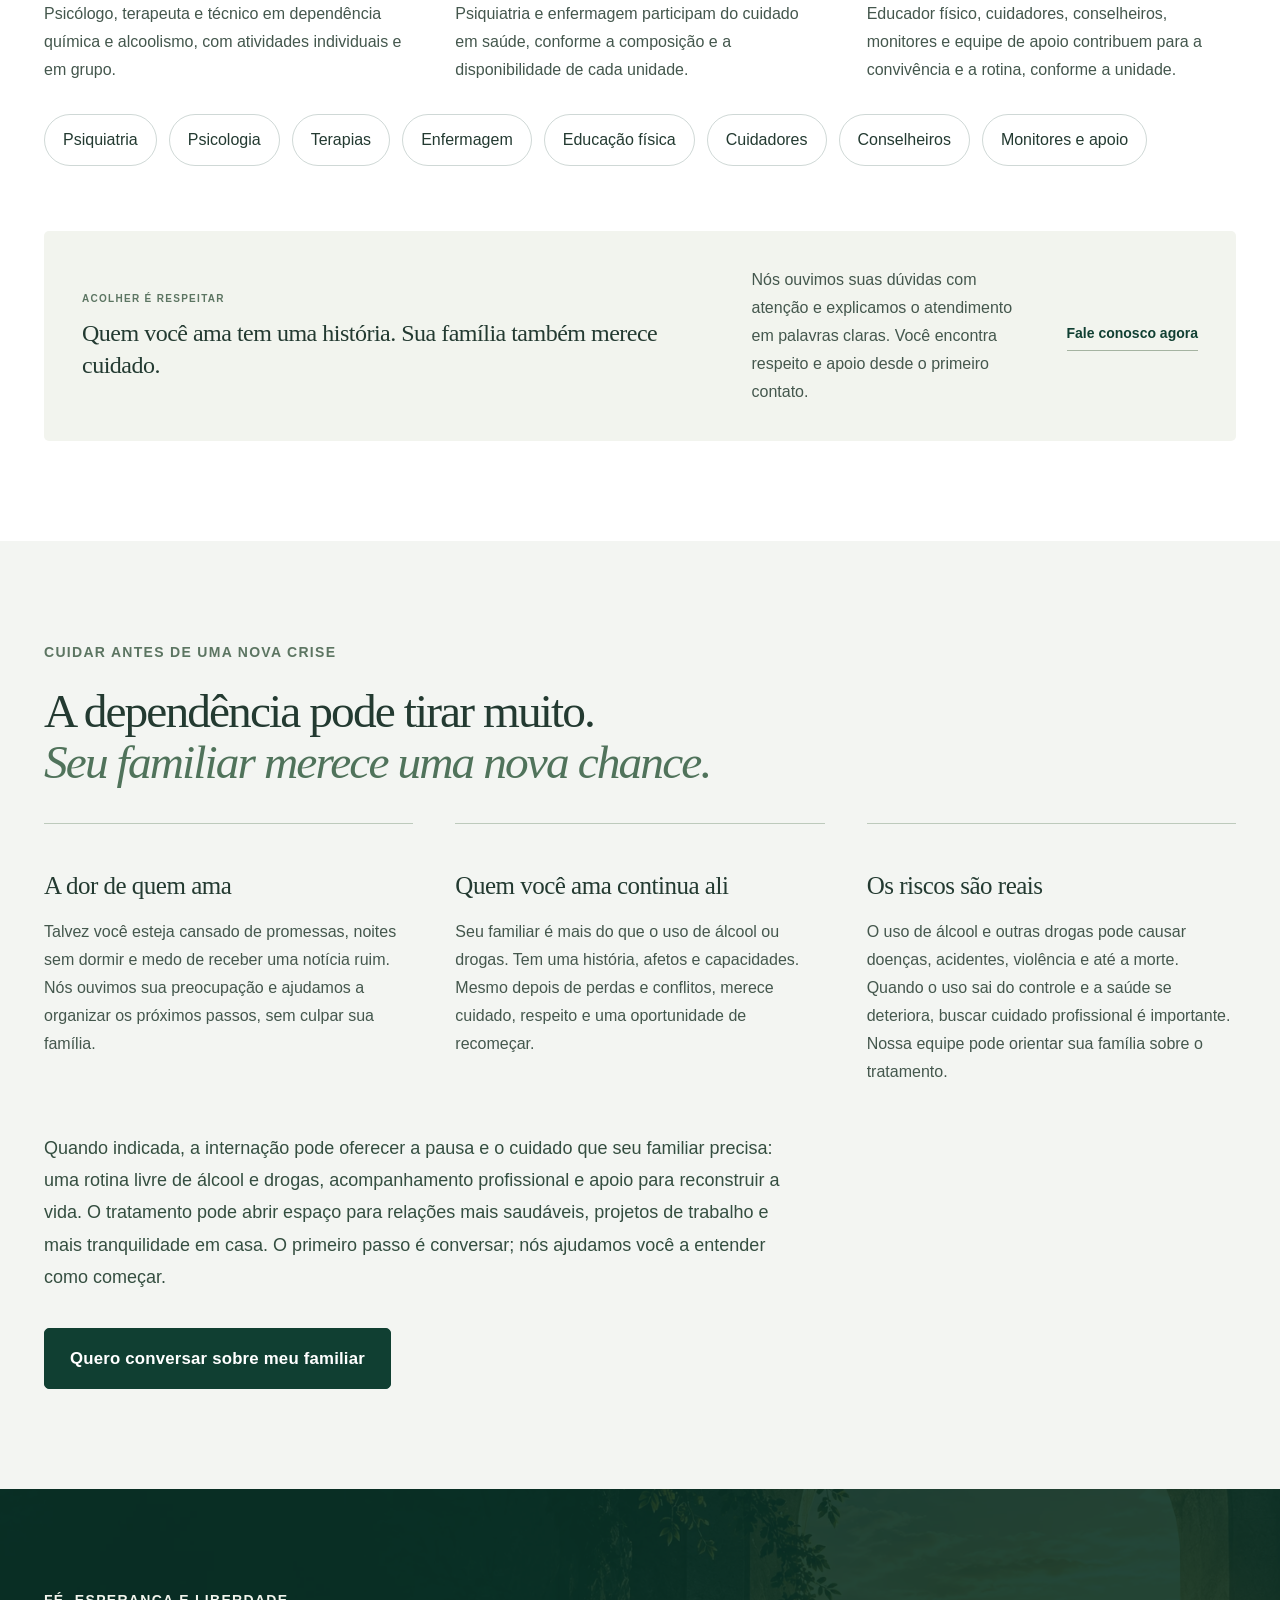
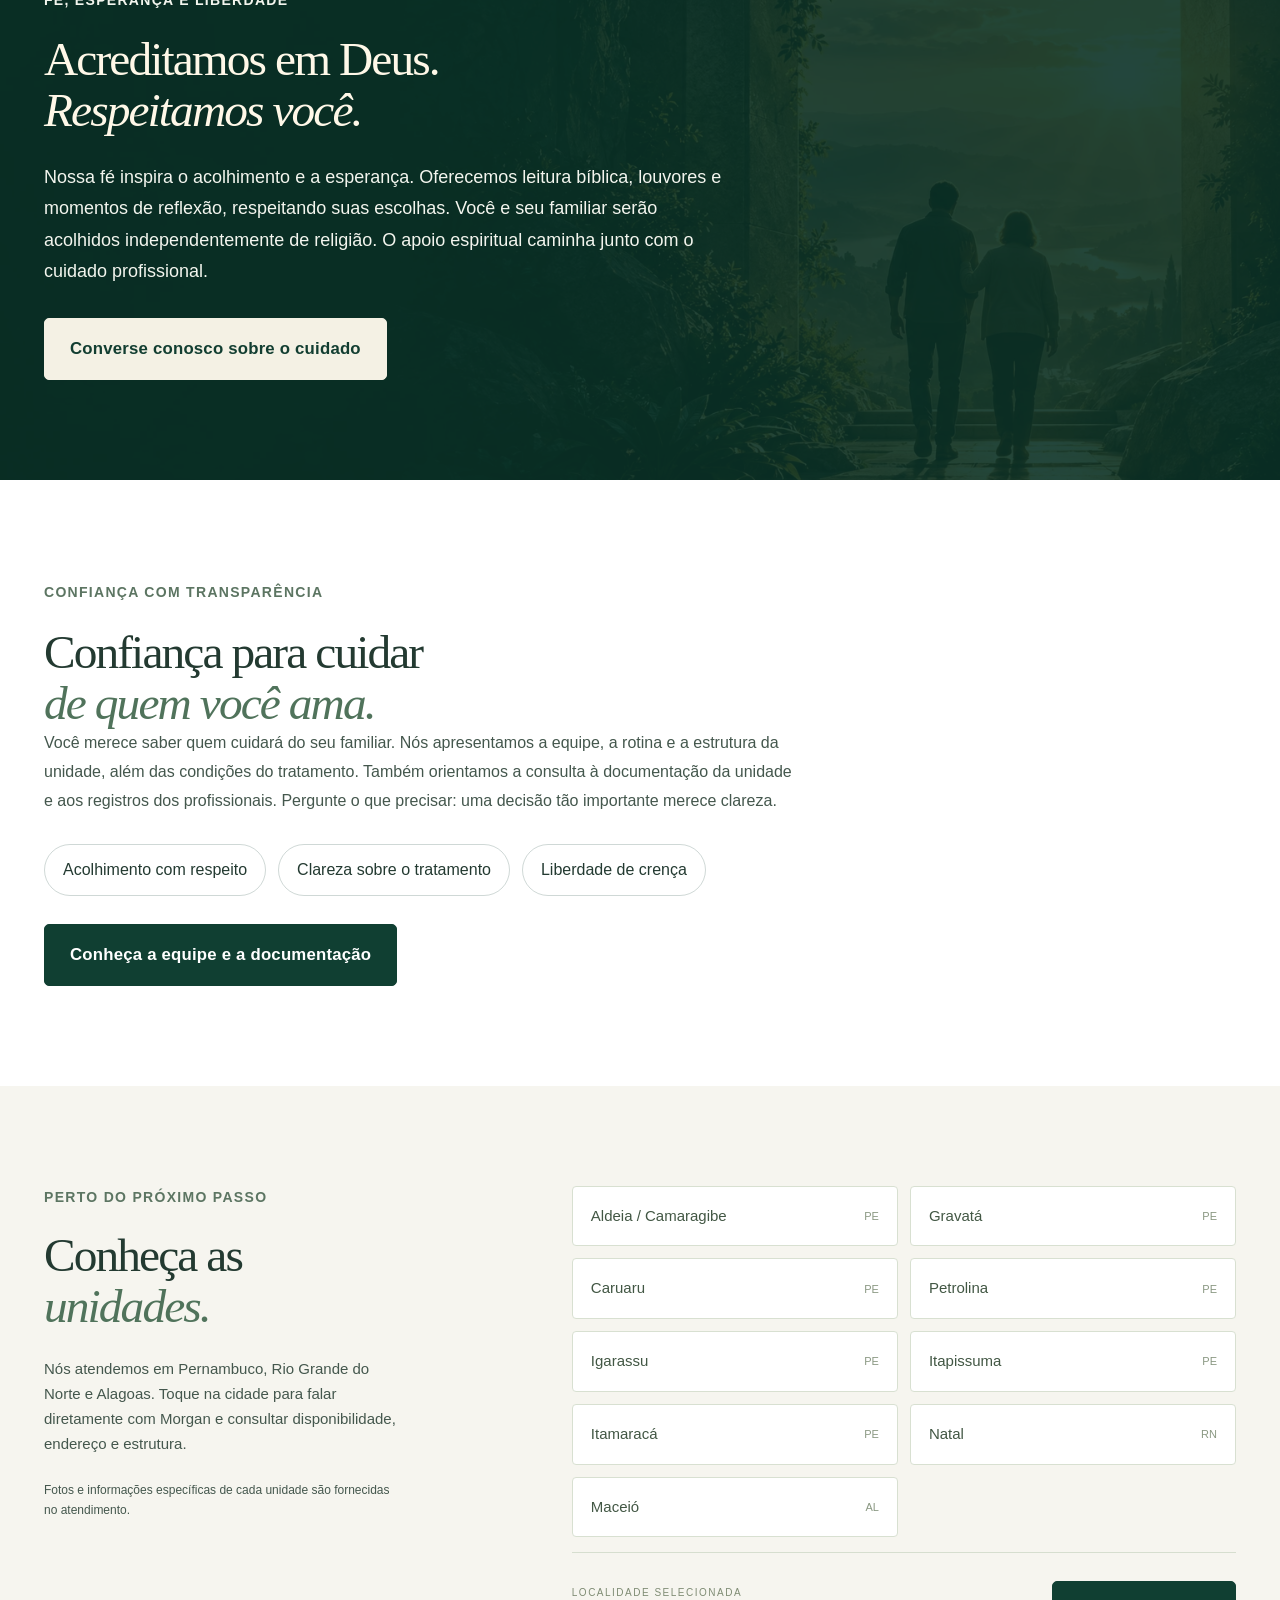
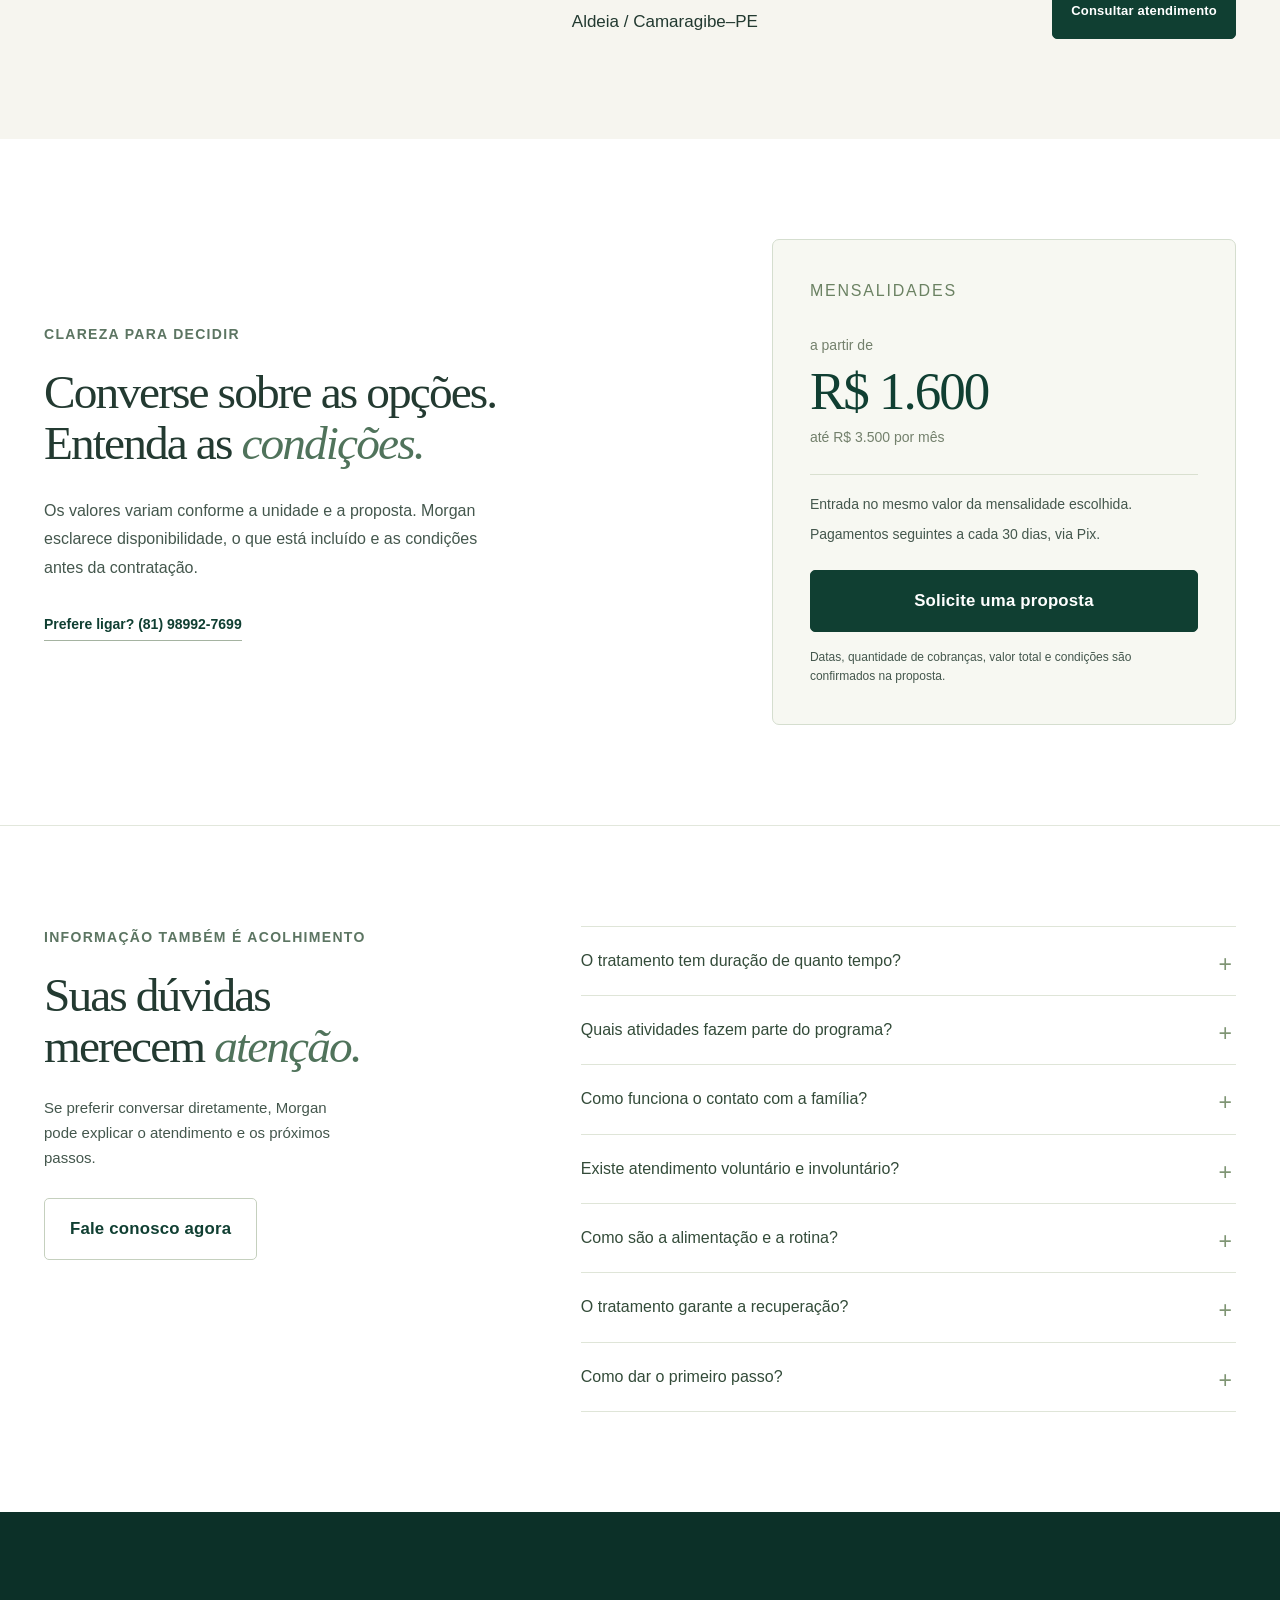
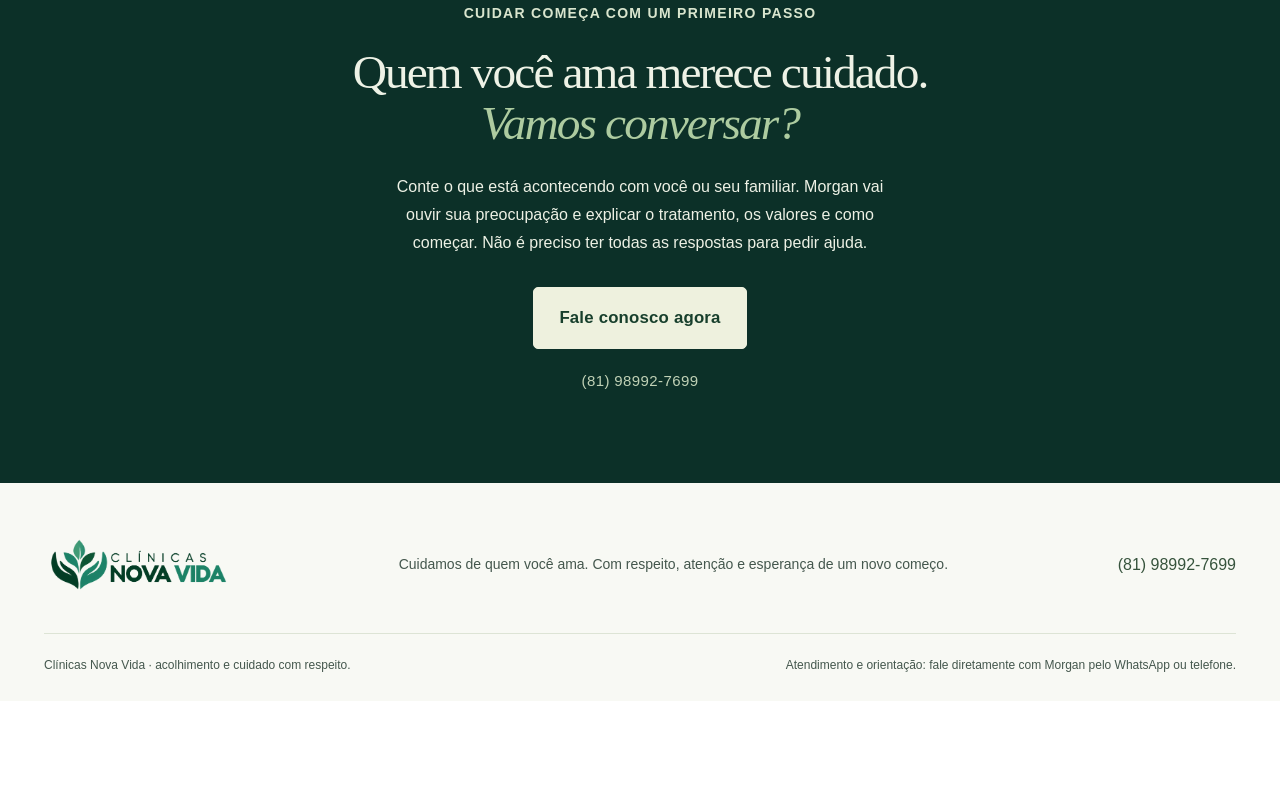
==== commit af94087f: "Atualiza Nova Vida: acolhimento familiar, equipe multidisciplinar e indexação no Render" ====
--- a/index.html
+++ b/index.html
@@ -1,6 +1,6 @@
 <!DOCTYPE html>
 
-<html lang="pt-BR"><head><meta charset="utf-8"/><meta content="width=device-width,initial-scale=1" name="viewport"/><meta content="#103f32" name="theme-color"/><title>Tratamento para Dependência Química e Alcoolismo | Clínicas Nova Vida</title><meta content="Conheça o programa de tratamento para dependência química e alcoolismo das Clínicas Nova Vida. Atendimento a pacientes e famílias em Pernambuco, Rio Grande do Norte e Alagoas." name="description"/><link href="data:image/svg+xml,%3Csvg xmlns='http://www.w3.org/2000/svg' viewBox='0 0 64 64'%3E%3Crect width='64' height='64' rx='14' fill='%23103f32'/%3E%3Ctext x='32' y='43' text-anchor='middle' font-family='sans-serif' font-size='28' fill='white'%3ENV%3C/text%3E%3C/svg%3E" rel="icon" type="image/svg+xml"/><link href="style.css" rel="stylesheet"/><meta content="website" property="og:type"/><meta content="pt_BR" property="og:locale"/><meta content="Clínicas Nova Vida — tratamento para dependência química e alcoolismo" property="og:title"/><meta content="Acolhimento para pacientes e famílias. Conheça o programa, a equipe e as opções em PE, RN e AL." property="og:description"/><meta content="summary" name="twitter:card"/><script type="application/ld+json">{"@context": "https://schema.org", "@type": "Organization", "name": "Clínicas Nova Vida", "telephone": "+5581989927699", "description": "Acolhimento e programa de tratamento para dependência química e alcoolismo.", "areaServed": ["Pernambuco", "Rio Grande do Norte", "Alagoas"], "contactPoint": {"@type": "ContactPoint", "telephone": "+5581989927699", "contactType": "Atendimento", "availableLanguage": "Portuguese"}}</script><style id="nv-relatos-style">.nv-relatos-grid{display:grid;grid-template-columns:repeat(2,minmax(0,1fr));gap:24px;margin:32px 0}.nv-relato{padding:28px;border:1px solid #c7d8ce;border-radius:18px;background:#f7faf7;color:#173e32}.nv-relato h3{font-size:1.4rem;margin:12px 0}.nv-relato p{line-height:1.7}.nv-relato a{overflow-wrap:anywhere}@media(max-width:700px){.nv-relatos-grid{grid-template-columns:1fr}.nv-relato{padding:22px}}</style></head><body><style>
+<html lang="pt-BR"><head><meta charset="utf-8"/><meta content="width=device-width,initial-scale=1" name="viewport"/><meta content="#103f32" name="theme-color"/><title>Tratamento para Dependência Química e Alcoolismo | Clínicas Nova Vida</title><meta content="Conheça o programa de tratamento para dependência química e alcoolismo das Clínicas Nova Vida. Atendimento a pacientes e famílias em Pernambuco, Rio Grande do Norte e Alagoas." name="description"/><link href="data:image/svg+xml,%3Csvg xmlns='http://www.w3.org/2000/svg' viewBox='0 0 64 64'%3E%3Crect width='64' height='64' rx='14' fill='%23103f32'/%3E%3Ctext x='32' y='43' text-anchor='middle' font-family='sans-serif' font-size='28' fill='white'%3ENV%3C/text%3E%3C/svg%3E" rel="icon" type="image/svg+xml"/><link href="style.css" rel="stylesheet"/><meta content="website" property="og:type"/><meta content="pt_BR" property="og:locale"/><meta content="Clínicas Nova Vida — tratamento para dependência química e alcoolismo" property="og:title"/><meta content="Acolhimento para pacientes e famílias. Conheça o programa, a equipe e as opções em PE, RN e AL." property="og:description"/><meta content="summary_large_image" name="twitter:card"/><script type="application/ld+json">{"@context": "https://schema.org", "@type": "Organization", "name": "Clínicas Nova Vida", "telephone": "+5581989927699", "description": "Acolhimento e programa de tratamento para dependência química e alcoolismo.", "areaServed": ["Pernambuco", "Rio Grande do Norte", "Alagoas"], "contactPoint": {"@type": "ContactPoint", "telephone": "+5581989927699", "contactType": "Atendimento", "availableLanguage": "Portuguese"}, "@id": "https://clinicas-nova-vida.onrender.com/#organizacao", "url": "https://clinicas-nova-vida.onrender.com/", "logo": "https://clinicas-nova-vida.onrender.com/logo.png", "image": "https://clinicas-nova-vida.onrender.com/acolhimento-familiar.webp"}</script><link rel="canonical" href="https://clinicas-nova-vida.onrender.com/"/><meta name="robots" content="index,follow,max-image-preview:large"/><meta property="og:url" content="https://clinicas-nova-vida.onrender.com/"/><meta property="og:image" content="https://clinicas-nova-vida.onrender.com/acolhimento-familiar.webp"/><meta property="og:image:alt" content="Cena ilustrativa de acolhimento familiar"/><meta property="og:site_name" content="Clínicas Nova Vida"/></head><body><style>
 .jv-intro{--accent:#8be5c1;position:fixed;inset:0;z-index:2147483000;display:grid;place-items:center;overflow:hidden;background:#062b24;color:#f6f5e9;font-family:system-ui,sans-serif;isolation:isolate;animation:jv-away .6s ease 2.5s forwards}
 .jv-intro::before{content:"";position:absolute;inset:-45%;background:radial-gradient(ellipse at 50% 50%,#9de1af30,transparent 42%),repeating-conic-gradient(from 15deg,transparent 0 28deg,#94e5c80c 29deg 30deg);animation:jv-orbit 18s linear infinite;z-index:-1}
 .jv-intro::after{content:"";position:absolute;width:74vmin;height:74vmin;border-radius:50%;border:1px solid #b6f1d82b;box-shadow:0 0 100px #75e9b01c,inset 0 0 80px #75e9b012;animation:jv-breathe 2.5s ease-in-out infinite;z-index:-1}
@@ -16,17 +16,13 @@
 <a class="skip" href="#conteudo">Ir para o conteúdo</a>
 <div class="topline"><div class="wrap"><span>Pernambuco · Rio Grande do Norte · Alagoas</span><a href="tel:+5581989927699">(81) 98992-7699</a></div></div>
 <header class="header"><div class="wrap navigation"><a aria-label="Clínicas Nova Vida, início" class="brand" href="#inicio"><img alt="Clínicas Nova Vida" height="87" src="logo.png" width="230"/></a><nav aria-label="Menu principal"><a href="#tratamento">O tratamento</a><a href="#equipe">Equipe</a><a href="#unidades">Localidades</a><a href="#duvidas">Dúvidas</a></nav><a class="button compact" href="https://wa.me/5581989927699?text=Ol%C3%A1%2C%20gostaria%20de%20conhecer%20o%20atendimento%20da%20Nova%20Vida." rel="noopener" target="_blank">Fale conosco agora</a></div></header>
-<main id="conteudo"><section class="hero" id="inicio"><div class="wrap hero-grid"><div class="hero-copy"><p class="eyebrow"><span></span> ACOLHIMENTO PARA PACIENTES E FAMÍLIAS</p><h1>A vida pode mudar.<br/>Nós ajudamos a <em>recomeçar.</em></h1><p class="hero-description">Seu familiar tem uma história que vai além do álcool ou das drogas. Há 15 anos, nós acolhemos pacientes e famílias com cuidado profissional, escuta e respeito. Estamos aqui para ajudar vocês a buscar tratamento e construir um novo começo.</p><div class="hero-actions"><a class="button" href="https://wa.me/5581989927699?text=Ol%C3%A1%2C%20gostaria%20de%20conversar%20sobre%20as%20op%C3%A7%C3%B5es%20de%20atendimento." rel="noopener" target="_blank">Fale conosco agora pelo WhatsApp</a><a class="text-link" href="#tratamento">Conheça o programa</a><a class="button outline" href="tel:+5581989927699">Ligue agora · (81) 98992-7699</a></div><div class="hero-proof"><strong>15<span>anos de atuação</span></strong><div>Uma trajetória dedicada ao acolhimento<br/>e ao cuidado com pessoas.</div></div><div class="brand-stars"><span aria-hidden="true">★★★★★</span><strong>Cinco compromissos da Nova Vida</strong><p>Acolhimento · Respeito · Cuidado · Esperança · Transparência</p></div></div><figure class="hero-image"><img alt="Arte simbólica de duas pessoas caminhando em direção à luz, representando apoio e recomeço." fetchpriority="high" height="1024" src="renascimento.webp" width="1536"/><div class="image-label"><span class="small-line"></span><p>Escuta. Respeito.<br/><strong>Uma oportunidade de mudança.</strong></p></div></figure></div></section>
+<main id="conteudo"><section class="hero" id="inicio"><div class="wrap hero-grid"><div class="hero-copy"><p class="eyebrow"><span></span> ACOLHIMENTO PARA PACIENTES E FAMÍLIAS</p><h1>A vida pode mudar.<br/>Nós ajudamos a <em>recomeçar.</em></h1><p class="hero-description">Seu familiar tem uma história que vai além do álcool ou das drogas. Há 15 anos, nós acolhemos pacientes e famílias com cuidado profissional, escuta e respeito. Estamos aqui para ajudar vocês a buscar tratamento e construir um novo começo.</p><div class="hero-actions"><a class="button" href="https://wa.me/5581989927699?text=Ol%C3%A1%2C%20gostaria%20de%20conversar%20sobre%20as%20op%C3%A7%C3%B5es%20de%20atendimento." rel="noopener" target="_blank">Fale conosco agora pelo WhatsApp</a><a class="text-link" href="#tratamento">Conheça o programa</a><a class="button outline" href="tel:+5581989927699">Ligue agora · (81) 98992-7699</a></div><div class="hero-proof"><strong>15<span>anos de atuação</span></strong><div>Uma trajetória dedicada ao acolhimento<br/>e ao cuidado com pessoas.</div></div><div class="brand-stars"><span aria-hidden="true">★★★★★</span><strong>Cinco compromissos da Nova Vida</strong><p>Acolhimento · Respeito · Cuidado · Esperança · Transparência</p></div></div><figure class="hero-image"><img alt="Cena ilustrativa de uma família acolhendo um adulto emocionalmente abatido, com apoio e carinho." fetchpriority="high" height="1024" src="acolhimento-familiar.webp" width="1536"/><div class="image-label"><span class="small-line"></span><p>Escuta. Respeito.<br/><strong>Uma oportunidade de mudança.</strong></p></div><figcaption>Imagem ilustrativa de acolhimento familiar.</figcaption></figure></div></section>
 <section aria-label="Princípios do cuidado" class="trust-strip"><div class="wrap"><span><i>01</i>Acolhimento com respeito</span><span><i>02</i>Equipe multidisciplinar</span><span><i>03</i>Compromisso com o tratamento</span></div></section>
 <section class="section introduction"><div class="wrap intro-grid"><div><p class="eyebrow">O PRIMEIRO PASSO</p><h2>Você não precisa ter<br/>todas as respostas<br/>para <em>buscar ajuda.</em></h2></div><div class="intro-content"><p>Ver alguém que você ama perder a saúde, o trabalho e a confiança da família dói. As noites de preocupação, as brigas e o medo do que pode acontecer também precisam ser ouvidos.</p><p>Seu familiar continua sendo alguém importante. Nós acolhemos você e quem precisa de tratamento, explicamos cada etapa e ajudamos sua família a encontrar o próximo passo. Você não precisa enfrentar isso sozinho.</p><div aria-label="Para quem você busca informações?" class="audience-switch" role="group"><button aria-pressed="true" class="active" id="family" type="button">Para um familiar</button><button aria-pressed="false" id="patient" type="button">Para mim</button></div><p aria-live="polite" class="audience-text" id="audienceText">Você pode contar o que está preocupando sua família e tirar dúvidas sobre as possibilidades de cuidado.</p><a class="text-link" href="https://wa.me/5581989927699?text=Ol%C3%A1%2C%20gostaria%20de%20informa%C3%A7%C3%B5es%20para%20um%20familiar." id="audienceCTA" rel="noopener" target="_blank">Vamos conversar sobre o próximo passo</a></div></div></section>
-<section class="section treatment" id="tratamento"><div class="wrap"><div class="section-heading"><div><p class="eyebrow">O PROGRAMA NOVA VIDA</p><h2>Nós cuidamos de quem você ama.<br/><em>E da chance de recomeçar.</em></h2></div><p>Nosso programa de seis meses combina acompanhamento profissional, terapias e uma rotina livre de álcool e drogas. A internação, quando indicada após avaliação, oferece um espaço de cuidado para interromper o ciclo de uso e trabalhar a recuperação.</p></div><div class="program-grid"><article class="program-card featured"><span class="card-number">01</span><h3>Acolhimento e orientação</h3><p>Nós ouvimos você e seu familiar com atenção. Entendemos a situação, esclarecemos suas dúvidas e apresentamos o cuidado disponível.</p><div class="card-bottom">Você encontra escuta desde a primeira conversa.</div></article><article class="program-card"><span class="card-number">02</span><h3>Saúde e cuidado profissional</h3><p>Médicos psiquiatras, psicólogos, terapeutas e equipe de cuidado acompanham o tratamento conforme a unidade. A desintoxicação recebe a avaliação e a supervisão necessárias.</p><div class="card-bottom">Cuidado com a saúde, o corpo e as emoções.</div></article><article class="program-card"><span class="card-number">03</span><h3>Terapias e novos caminhos</h3><p>Ajudamos seu familiar a compreender a dependência, reconhecer o que favorece o uso e desenvolver formas de enfrentar dificuldades sem recorrer ao álcool ou às drogas.</p><div class="card-bottom">Apoio para construir escolhas mais saudáveis.</div></article><article class="program-card"><span class="card-number">04</span><h3>Reconstrução da vida</h3><p>Trabalhamos a rotina, os vínculos e os planos para depois do tratamento. Retomar relações, estudo e trabalho pode fazer parte desse novo começo.</p><div class="card-bottom">Uma vida com mais cuidado, autonomia e dignidade.</div></article></div><div class="program-footer"><p>Atendimento voluntário e involuntário. Nossa equipe orienta sua família e esclarece os próximos passos.</p><a class="button light" href="https://wa.me/5581989927699?text=Ol%C3%A1%2C%20quero%20entender%20como%20funciona%20o%20programa%20Nova%20Vida." rel="noopener" target="_blank">Fale conosco agora</a></div></div></section>
+<section class="section treatment" id="tratamento"><div class="wrap"><div class="section-heading"><div><p class="eyebrow">O PROGRAMA NOVA VIDA</p><h2>Nós cuidamos de quem você ama.<br/><em>E da chance de recomeçar.</em></h2></div><p>Nosso programa de seis meses combina acompanhamento profissional, terapias e uma rotina livre de álcool e drogas. A internação, quando indicada após avaliação, oferece um espaço de cuidado para interromper o ciclo de uso e trabalhar a recuperação.</p></div><div class="program-grid"><article class="program-card featured"><span class="card-number">01</span><h3>Acolhimento e orientação</h3><p>Nós ouvimos você e seu familiar com atenção. Entendemos a situação, esclarecemos suas dúvidas e apresentamos o cuidado disponível.</p><div class="card-bottom">Você encontra escuta desde a primeira conversa.</div></article><article class="program-card"><span class="card-number">02</span><h3>Saúde e cuidado profissional</h3><p>Uma equipe multidisciplinar, com médicos psiquiatras, psicólogos e terapeutas, acompanha o tratamento conforme a unidade. A desintoxicação recebe a avaliação e a supervisão necessárias.</p><div class="card-bottom">Cuidado com a saúde, o corpo e as emoções.</div></article><article class="program-card"><span class="card-number">03</span><h3>Terapias e novos caminhos</h3><p>Ajudamos seu familiar a compreender a dependência, reconhecer o que favorece o uso e desenvolver formas de enfrentar dificuldades sem recorrer ao álcool ou às drogas.</p><div class="card-bottom">Apoio para construir escolhas mais saudáveis.</div></article><article class="program-card"><span class="card-number">04</span><h3>Reconstrução da vida</h3><p>Trabalhamos a rotina, os vínculos e os planos para depois do tratamento. Retomar relações, estudo e trabalho pode fazer parte desse novo começo.</p><div class="card-bottom">Uma vida com mais cuidado, autonomia e dignidade.</div></article></div><div class="program-footer"><p>Atendimento voluntário e involuntário. Nossa equipe orienta sua família e esclarece os próximos passos.</p><a class="button light" href="https://wa.me/5581989927699?text=Ol%C3%A1%2C%20quero%20entender%20como%20funciona%20o%20programa%20Nova%20Vida." rel="noopener" target="_blank">Fale conosco agora</a></div></div></section>
 <section class="section team" id="equipe"><div class="wrap"><div class="section-heading"><div><p class="eyebrow">DIFERENTES OLHARES, UM CUIDADO</p><h2>Uma equipe para apoiar<br/>essa <em>nova etapa.</em></h2></div><p>Nossa equipe reúne diferentes áreas de cuidado. Na conversa inicial, apresentamos os profissionais, a rotina e os serviços disponíveis na unidade escolhida.</p></div><div class="team-grid"><article><span aria-hidden="true" class="line-icon">01</span><h3>Psicologia e terapias</h3><p>Psicólogo, terapeuta e técnico em dependência química e alcoolismo, com atividades individuais e em grupo.</p></article><article><span aria-hidden="true" class="line-icon">02</span><h3>Saúde e acompanhamento</h3><p>Psiquiatria e enfermagem participam do cuidado em saúde, conforme a composição e a disponibilidade de cada unidade.</p></article><article><span aria-hidden="true" class="line-icon">03</span><h3>Apoio e convivência</h3><p>Educador físico, cuidadores, conselheiros, monitores e equipe de apoio contribuem para a convivência e a rotina, conforme a unidade.</p></article></div><div aria-label="Áreas de cuidado conforme a unidade" class="professional-rail"><span>Psiquiatria</span><span>Psicologia</span><span>Terapias</span><span>Enfermagem</span><span>Educação física</span><span>Cuidadores</span><span>Conselheiros</span><span>Monitores e apoio</span></div><div class="care-note"><div><p class="eyebrow">ACOLHER É RESPEITAR</p><h3>Quem você ama tem uma história. Sua família também merece cuidado.</h3></div><p>Nós ouvimos suas dúvidas com atenção e explicamos o atendimento em palavras claras. Você encontra respeito e apoio desde o primeiro contato.</p><a class="text-link" href="https://wa.me/5581989927699?text=Ol%C3%A1%2C%20gostaria%20de%20tirar%20d%C3%BAvidas%20sobre%20o%20atendimento." rel="noopener" target="_blank">Fale conosco agora</a></div></div></section>
 <section class="section life-impact"><div class="wrap"><p class="eyebrow">CUIDAR ANTES DE UMA NOVA CRISE</p><h2>A dependência pode tirar muito.<br/><em>Seu familiar merece uma nova chance.</em></h2><div class="team-grid"><article><h3>A dor de quem ama</h3><p>Talvez você esteja cansado de promessas, noites sem dormir e medo de receber uma notícia ruim. Nós ouvimos sua preocupação e ajudamos a organizar os próximos passos, sem culpar sua família.</p></article><article><h3>Quem você ama continua ali</h3><p>Seu familiar é mais do que o uso de álcool ou drogas. Tem uma história, afetos e capacidades. Mesmo depois de perdas e conflitos, merece cuidado, respeito e uma oportunidade de recomeçar.</p></article><article><h3>Os riscos são reais</h3><p>O uso de álcool e outras drogas pode causar doenças, acidentes, violência e até a morte. Quando o uso sai do controle e a saúde se deteriora, buscar cuidado profissional é importante. Nossa equipe pode orientar sua família sobre o tratamento.</p></article></div><p class="impact-summary">Quando indicada, a internação pode oferecer a pausa e o cuidado que seu familiar precisa: uma rotina livre de álcool e drogas, acompanhamento profissional e apoio para reconstruir a vida. O tratamento pode abrir espaço para relações mais saudáveis, projetos de trabalho e mais tranquilidade em casa. O primeiro passo é conversar; nós ajudamos você a entender como começar.</p><a class="button" href="https://wa.me/5581989927699" rel="noopener" target="_blank">Quero conversar sobre meu familiar</a></div></section><section class="section faith"><div class="wrap"><p class="eyebrow">FÉ, ESPERANÇA E LIBERDADE</p><h2>Acreditamos em Deus.<br/><em>Respeitamos você.</em></h2><p>Nossa fé inspira o acolhimento e a esperança. Oferecemos leitura bíblica, louvores e momentos de reflexão, respeitando suas escolhas. Você e seu familiar serão acolhidos independentemente de religião. O apoio espiritual caminha junto com o cuidado profissional.</p><a class="button light" href="https://wa.me/5581989927699" rel="noopener" target="_blank">Converse conosco sobre o cuidado</a></div></section><section class="section credentials"><div class="wrap"><p class="eyebrow">CONFIANÇA COM TRANSPARÊNCIA</p><h2>Confiança para cuidar<br/><em>de quem você ama.</em></h2><p>Você merece saber quem cuidará do seu familiar. Nós apresentamos a equipe, a rotina e a estrutura da unidade, além das condições do tratamento. Também orientamos a consulta à documentação da unidade e aos registros dos profissionais. Pergunte o que precisar: uma decisão tão importante merece clareza.</p><div class="commitments"><span>Acolhimento com respeito</span><span>Clareza sobre o tratamento</span><span>Liberdade de crença</span></div><a class="button" href="https://wa.me/5581989927699?text=Gostaria%20de%20conhecer%20a%20equipe%20e%20a%20documentacao%20da%20unidade." rel="noopener" target="_blank">Conheça a equipe e a documentação</a></div></section><section class="section locations" id="unidades"><div class="wrap location-grid"><div><p class="eyebrow">PERTO DO PRÓXIMO PASSO</p><h2>Conheça as<br/><em>unidades.</em></h2><p>Nós atendemos em Pernambuco, Rio Grande do Norte e Alagoas. Toque na cidade para falar diretamente com Morgan e consultar disponibilidade, endereço e estrutura.</p><p class="location-foot">Fotos e informações específicas de cada unidade são fornecidas no atendimento.</p></div><div><div aria-label="Escolha a localidade" class="location-buttons" role="group"><a class="city-card" href="https://wa.me/5581989927699?text=Ol%C3%A1%2C%20gostaria%20de%20informa%C3%A7%C3%B5es%20sobre%20Aldeia%20/%20Camaragibe%E2%80%93PE." rel="noopener" target="_blank">Aldeia / Camaragibe <span>PE</span></a><a class="city-card" href="https://wa.me/5581989927699?text=Ol%C3%A1%2C%20gostaria%20de%20informa%C3%A7%C3%B5es%20sobre%20Gravat%C3%A1%E2%80%93PE." rel="noopener" target="_blank">Gravatá <span>PE</span></a><a class="city-card" href="https://wa.me/5581989927699?text=Ol%C3%A1%2C%20gostaria%20de%20informa%C3%A7%C3%B5es%20sobre%20Caruaru%E2%80%93PE." rel="noopener" target="_blank">Caruaru <span>PE</span></a><a class="city-card" href="https://wa.me/5581989927699?text=Ol%C3%A1%2C%20gostaria%20de%20informa%C3%A7%C3%B5es%20sobre%20Petrolina%E2%80%93PE." rel="noopener" target="_blank">Petrolina <span>PE</span></a><a class="city-card" href="https://wa.me/5581989927699?text=Ol%C3%A1%2C%20gostaria%20de%20informa%C3%A7%C3%B5es%20sobre%20Igarassu%E2%80%93PE." rel="noopener" target="_blank">Igarassu <span>PE</span></a><a class="city-card" href="https://wa.me/5581989927699?text=Ol%C3%A1%2C%20gostaria%20de%20informa%C3%A7%C3%B5es%20sobre%20Itapissuma%E2%80%93PE." rel="noopener" target="_blank">Itapissuma <span>PE</span></a><a class="city-card" href="https://wa.me/5581989927699?text=Ol%C3%A1%2C%20gostaria%20de%20informa%C3%A7%C3%B5es%20sobre%20Itamarac%C3%A1%E2%80%93PE." rel="noopener" target="_blank">Itamaracá <span>PE</span></a><a class="city-card" href="https://wa.me/5581989927699?text=Ol%C3%A1%2C%20gostaria%20de%20informa%C3%A7%C3%B5es%20sobre%20Natal%E2%80%93RN." rel="noopener" target="_blank">Natal <span>RN</span></a><a class="city-card" href="https://wa.me/5581989927699?text=Ol%C3%A1%2C%20gostaria%20de%20informa%C3%A7%C3%B5es%20sobre%20Macei%C3%B3%E2%80%93AL." rel="noopener" target="_blank">Maceió <span>AL</span></a></div><div class="location-selection"><div><span>LOCALIDADE SELECIONADA</span><strong aria-live="polite" id="selectedCity">Aldeia / Camaragibe–PE</strong></div><a class="button" href="https://wa.me/5581989927699?text=Ol%C3%A1%2C%20gostaria%20de%20informa%C3%A7%C3%B5es%20sobre%20Aldeia%20%2F%20Camaragibe%E2%80%93PE." id="cityCTA" rel="noopener" target="_blank">Consultar atendimento</a></div></div></div></section>
 <section class="section pricing"><div class="wrap pricing-grid"><div><p class="eyebrow">CLAREZA PARA DECIDIR</p><h2>Converse sobre as opções.<br/>Entenda as <em>condições.</em></h2><p>Os valores variam conforme a unidade e a proposta. Morgan esclarece disponibilidade, o que está incluído e as condições antes da contratação.</p><a class="text-link" href="tel:+5581989927699">Prefere ligar? (81) 98992-7699</a></div><div class="price-card"><p>MENSALIDADES</p><div class="price"><span>a partir de</span><strong>R$ 1.600</strong><span>até R$ 3.500 por mês</span></div><div class="price-details"><p>Entrada no mesmo valor da mensalidade escolhida.</p><p>Pagamentos seguintes a cada 30 dias, via Pix.</p></div><a class="button" href="https://wa.me/5581989927699?text=Ol%C3%A1%2C%20gostaria%20de%20esclarecer%20valores%20e%20condi%C3%A7%C3%B5es%20do%20tratamento." rel="noopener" target="_blank">Solicite uma proposta</a><p class="price-small">Datas, quantidade de cobranças, valor total e condições são confirmados na proposta.</p></div></div></section>
-<section class="section" id="historias-recuperacao" aria-labelledby="nv-historias-titulo"><div class="wrap"><p class="eyebrow">HISTÓRIAS PÚBLICAS DE RECUPERAÇÃO NO BRASIL</p><h2 id="nv-historias-titulo">Cuidado, vínculos e<br><em>possibilidades de recomeçar.</em></h2><p>Reunimos resumos de relatos de pacientes e familiares publicados por outras instituições. São histórias externas, sem vínculo de atendimento com a Nova Vida. Os nomes foram omitidos nesta apresentação; as fontes podem identificar os participantes.</p><div class="nv-relatos-grid"><article class="nv-relato"><p class="eyebrow">VOZ DE QUEM BUSCOU CUIDADO</p><h3>Retomar o trabalho e os vínculos</h3><p>Um eletricista relatou que, após buscar tratamento, voltou a trabalhar, retomou o contato com os filhos e reconstruiu sua vida familiar. Manteve acompanhamento e grupos de apoio.</p><p><small>Nome omitido · Bauru — SP</small></p><a class="text-link" href="https://diretoaoassunto.faac.unesp.br/a-droga-me-tirou-tudo-relato-sobre-a-dependencia-quimica-mostra-preconceito-e-falta-de-oportunidades/" target="_blank" rel="noopener noreferrer">Fonte: Direto ao Assunto — Unesp</a></article>
-<article class="nv-relato"><p class="eyebrow">VOZ DE QUEM BUSCOU CUIDADO</p><h3>Trabalho e apoio a outras pessoas</h3><p>Após 28 anos em recuperação, segundo publicação de junho de 2026, um homem atua como representante comercial e corretor de imóveis, além de participar de uma organização de apoio a famílias.</p><p><small>Nome omitido · Serra Negra — SP</small></p><a class="text-link" href="https://spdm.org.br/blog/recuperacao-da-dependencia-quimica/" target="_blank" rel="noopener noreferrer">Fonte: SPDM — Recuperação Viva</a></article>
-<article class="nv-relato"><p class="eyebrow">VOZ DA FAMÍLIA</p><h3>A família também aprende a cuidar</h3><p>A esposa de um homem que concluiu o acolhimento contou que os grupos familiares mudaram sua compreensão sobre a dependência e sobre o apoio necessário durante a recuperação.</p><p><small>Nome omitido · Jaboticatubas / Belo Horizonte — MG</small></p><a class="text-link" href="https://comunidadereviver.org.br/testemunho-serei-um-novo-homem-diz-ex-acolhido/" target="_blank" rel="noopener noreferrer">Fonte: Comunidade Reviver</a></article>
-<article class="nv-relato"><p class="eyebrow">VOZ DA FAMÍLIA</p><h3>Apoio para quem cuida</h3><p>Uma filha relatou alívio ao saber que a mãe havia buscado tratamento por decisão própria. Durante a internação, também recebeu apoio da equipe para enfrentar o desgaste emocional.</p><p><small>Nome omitido · Tratamento em Itapecerica da Serra — SP; residência não informada</small></p><a class="text-link" href="https://hospitalsantamonica.com.br/minha-mae-precisava-de-ajuda-e-eu-nao-estava-sozinha/" target="_blank" rel="noopener noreferrer">Fonte: Hospital Santa Mônica</a></article></div><p><small>Resumos editoriais, sem reprodução literal dos depoimentos. Experiências individuais não garantem resultados. Fontes consultadas em 15/10/2026.</small></p><a class="button" href="https://wa.me/5581989927699" target="_blank" rel="noopener">Converse com nossa equipe</a></div></section>
 <section class="section faq" id="duvidas"><div class="wrap faq-grid"><div><p class="eyebrow">INFORMAÇÃO TAMBÉM É ACOLHIMENTO</p><h2>Suas dúvidas<br/>merecem <em>atenção.</em></h2><p>Se preferir conversar diretamente, Morgan pode explicar o atendimento e os próximos passos.</p><a class="button outline" href="https://wa.me/5581989927699?text=Ol%C3%A1%2C%20quero%20falar%20com%20Morgan%20para%20esclarecer%20d%C3%BAvidas." rel="noopener" target="_blank">Fale conosco agora</a></div><div class="faq-list"><details><summary>O tratamento tem duração de quanto tempo?</summary><p>Nosso programa tem seis meses, com diferentes etapas de cuidado. Nossa equipe explica o plano de atendimento e as necessidades do seu familiar.</p></details><details><summary>Quais atividades fazem parte do programa?</summary><p>Desintoxicação, conscientização, terapias e atendimentos individuais e em grupo integram o nosso programa. A equipe e a rotina são confirmadas conforme a unidade.</p></details><details><summary>Como funciona o contato com a família?</summary><p>A nossa rotina prevê visitas mensais e ligações semanais. Durante a permanência, não é permitido portar celular. As regras são esclarecidas antes da contratação.</p></details><details><summary>Existe atendimento voluntário e involuntário?</summary><p>Sim. Nós atendemos nas modalidades voluntária e involuntária. Fale com nossa equipe para entender o atendimento e receber orientação sobre o seu caso.</p></details><details><summary>Como são a alimentação e a rotina?</summary><p>Oferecemos quatro refeições diárias: café da manhã, almoço, lanche da tarde e jantar. Atividades de convivência e lazer podem integrar a rotina conforme a unidade. O foco é o compromisso com o tratamento.</p></details><details><summary>O tratamento garante a recuperação?</summary><p>Não é possível garantir um resultado individual. Nós oferecemos acompanhamento profissional e apoio à recuperação. Cada familiar tem suas necessidades; nossa equipe explica o plano de cuidado e acompanha esse caminho.</p></details><details><summary>Como dar o primeiro passo?</summary><p>Fale com Morgan pelo WhatsApp ou telefone. Você poderá esclarecer as opções de atendimento, disponibilidade, valores e condições antes de decidir.</p></details></div></div></section>
 <section class="final-cta"><div class="wrap"><p class="eyebrow">CUIDAR COMEÇA COM UM PRIMEIRO PASSO</p><h2>Quem você ama merece cuidado.<br/><em>Vamos conversar?</em></h2><p>Conte o que está acontecendo com você ou seu familiar. Morgan vai ouvir sua preocupação e explicar o tratamento, os valores e como começar. Não é preciso ter todas as respostas para pedir ajuda.</p><a class="button cream" href="https://wa.me/5581989927699?text=Ol%C3%A1%2C%20gostaria%20de%20conversar%20com%20Morgan%20sobre%20o%20atendimento%20da%20Nova%20Vida." rel="noopener" target="_blank">Fale conosco agora</a><a class="final-phone" href="tel:+5581989927699">(81) 98992-7699</a></div></section></main>
 <footer class="footer"><div class="wrap"><div class="footer-top"><img alt="Clínicas Nova Vida" height="87" src="logo.png" width="230"/><p>Cuidamos de quem você ama. Com respeito, atenção e esperança de um novo começo.</p><a href="tel:+5581989927699">(81) 98992-7699</a></div><div class="footer-bottom"><p>Clínicas Nova Vida · acolhimento e cuidado com respeito.</p><p>Atendimento e orientação: fale diretamente com Morgan pelo WhatsApp ou telefone.</p></div></div></footer><div aria-label="Fale com a Nova Vida" class="contact-dock"><a href="https://wa.me/5581989927699" rel="noopener" target="_blank">WhatsApp · Fale agora</a><a href="tel:+5581989927699">Ligue agora</a></div><script defer="" src="app.js"></script></body></html>
